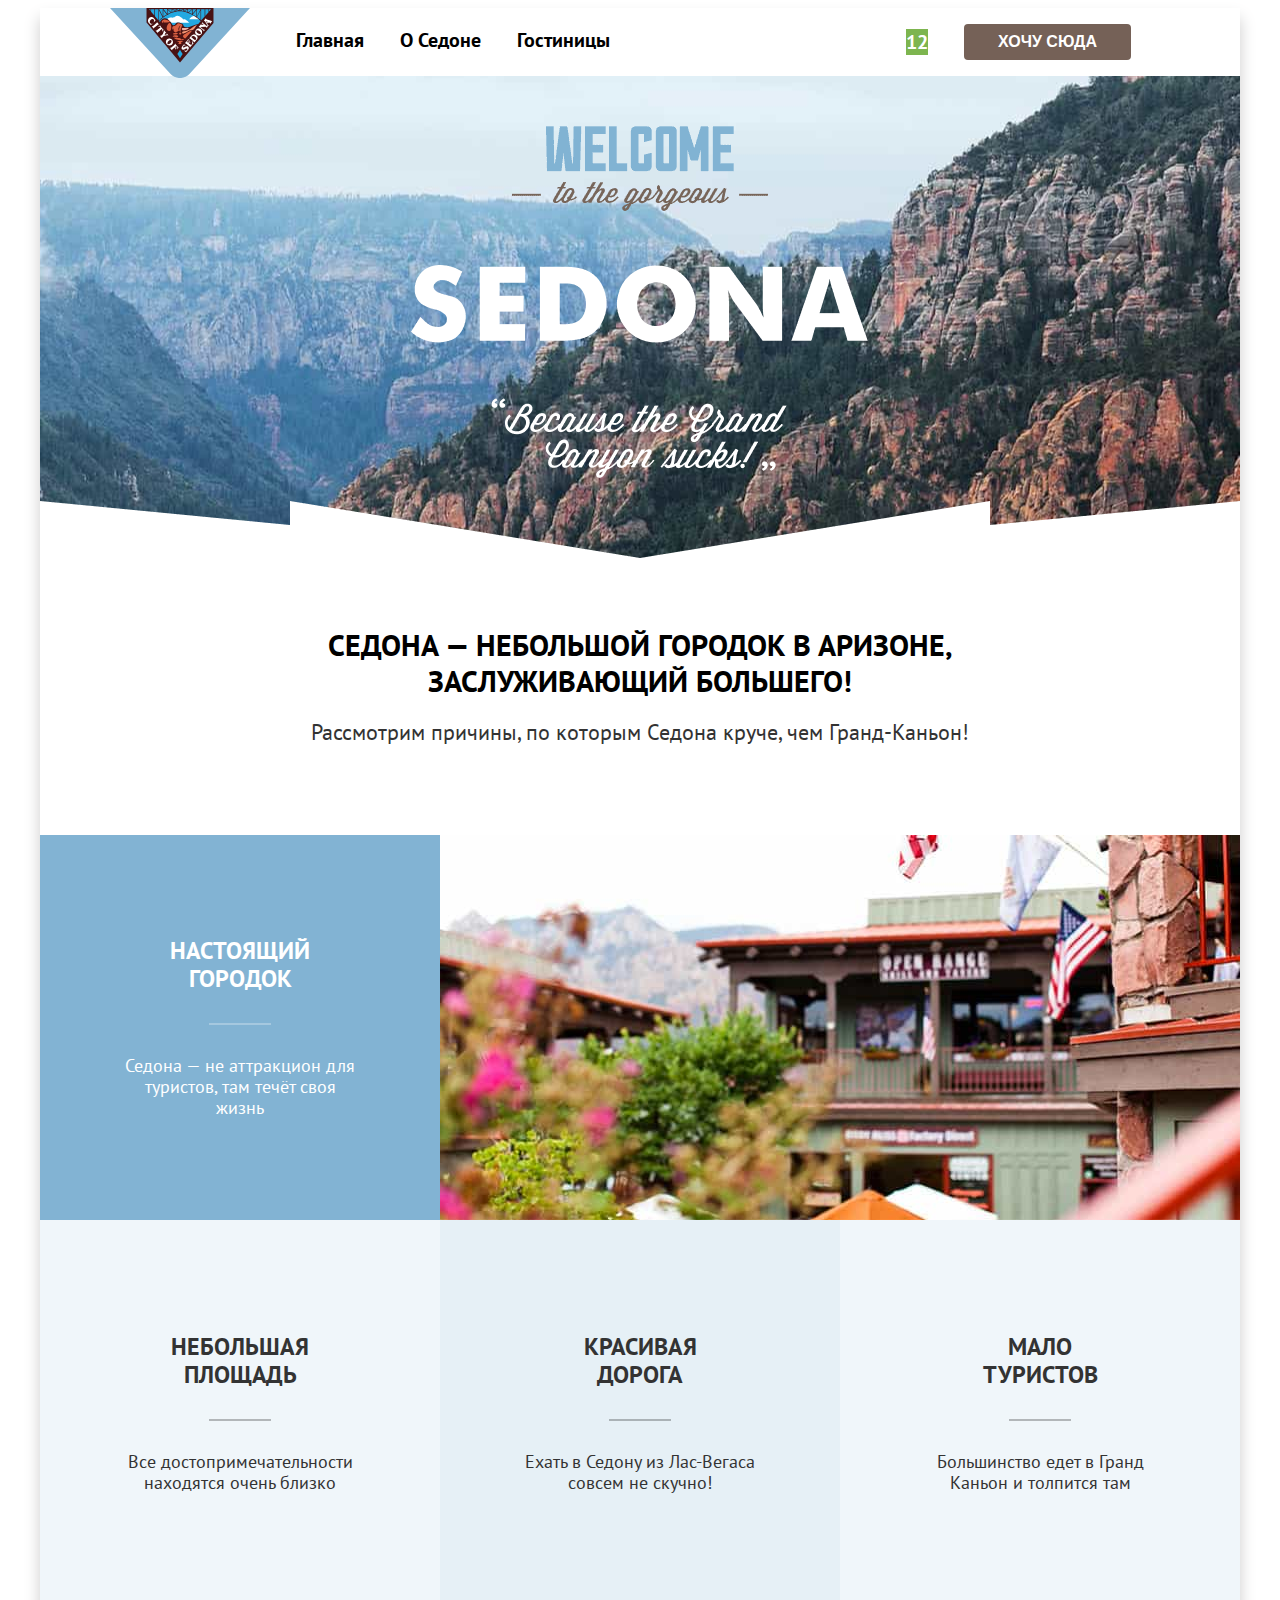
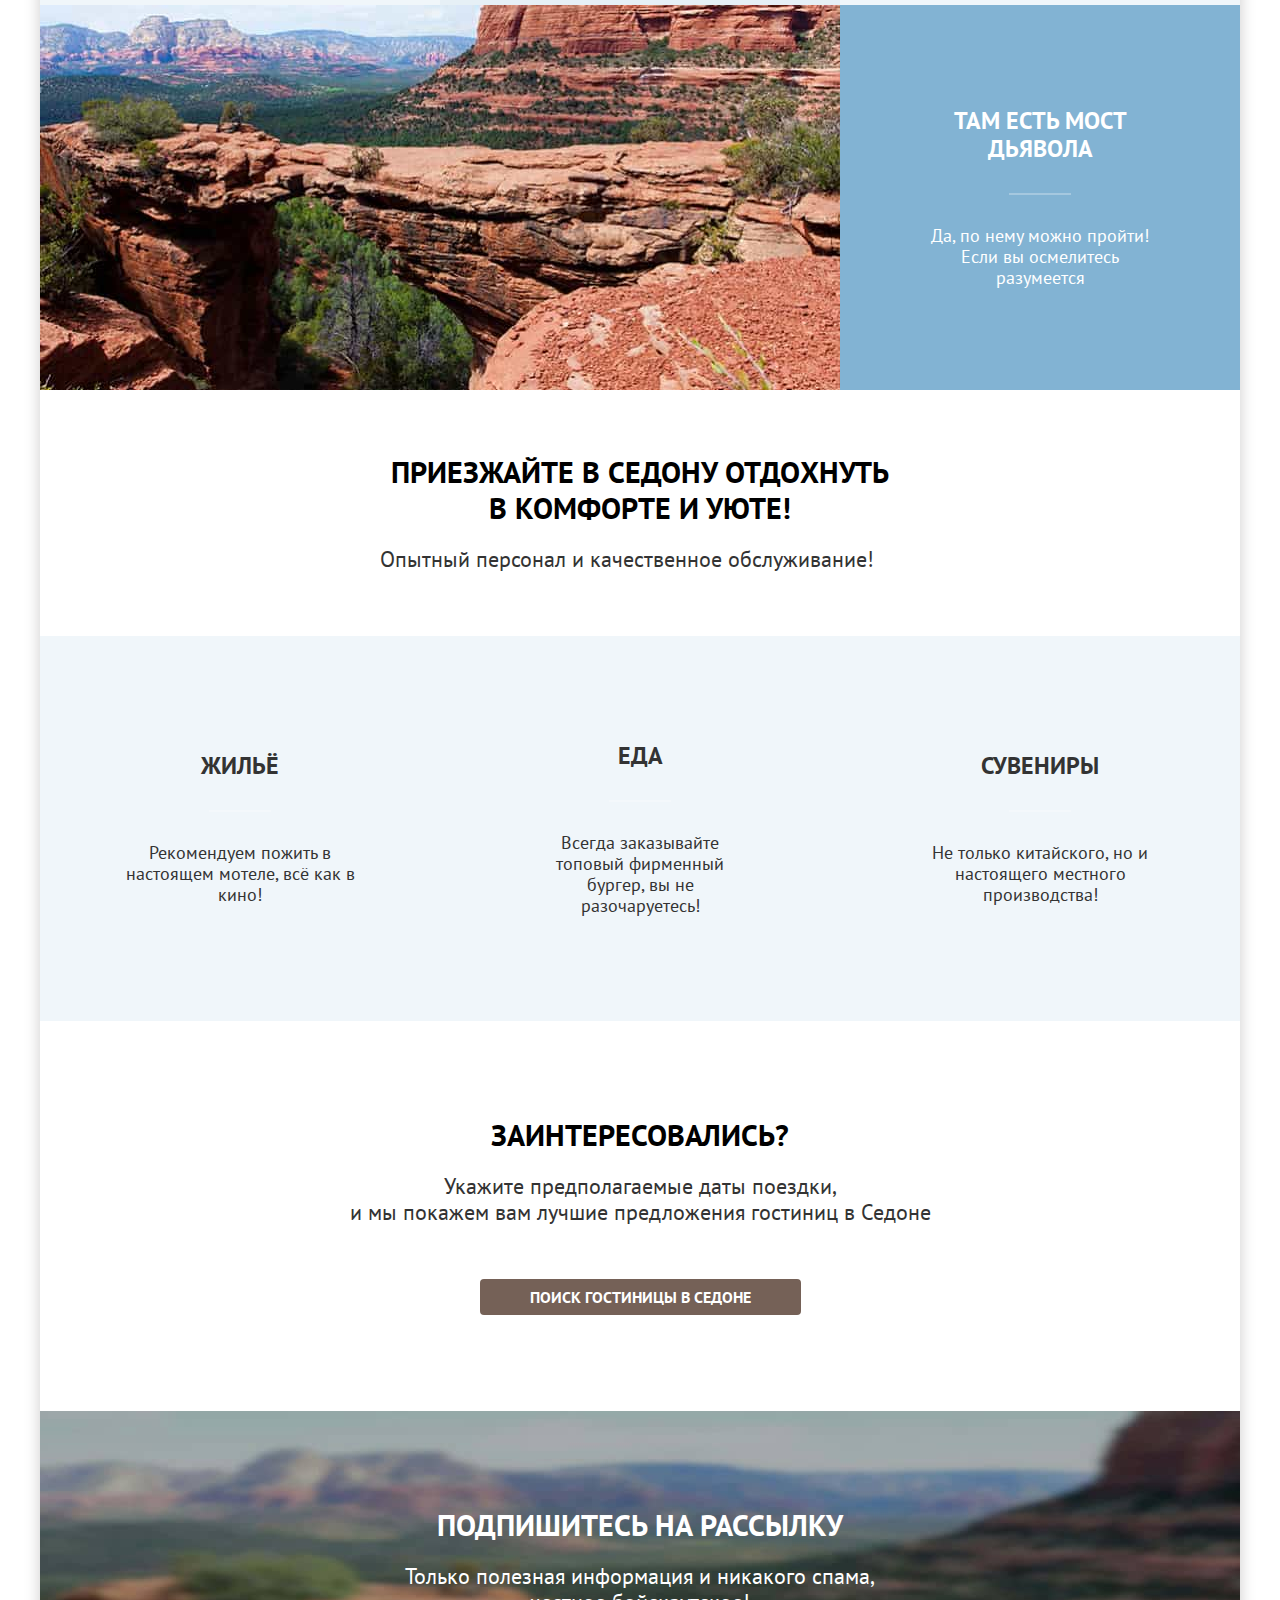
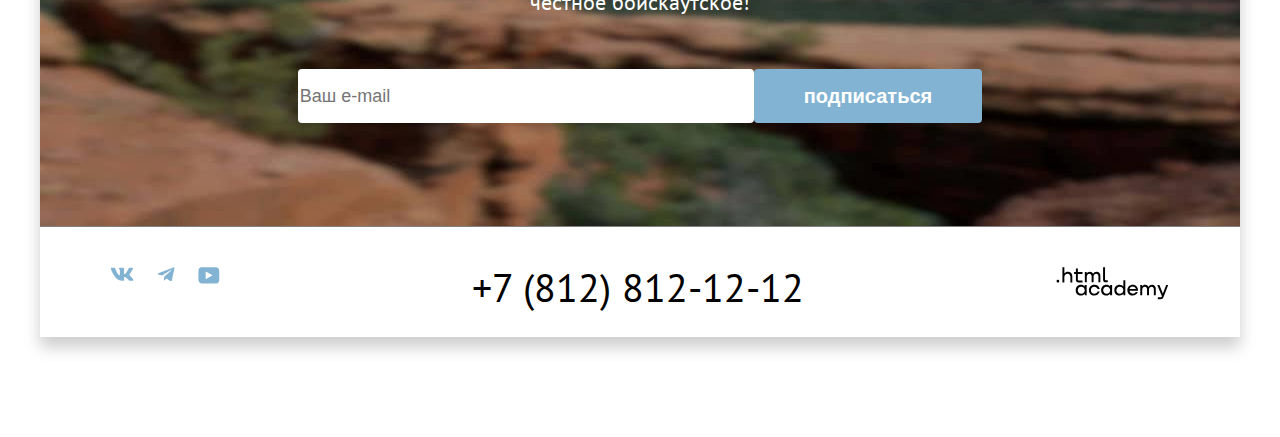
==== index.html @ fb811461 "13/03/2024" ====
<!DOCTYPE html>
<html lang="ru">

<head>
  <meta charset="utf-8">
  <meta name="viewport" content="width=device-width, initial-scale=1.0">
  <title>HTML Academy: Седона</title>
  <link rel="stylesheet" href="styles/styles.css">
  <link rel="stylesheet" href="./css/outline.css">
</head>

<body>
  <div class="website-container">
    <header class="main-header" data-test="header">
      <a class="main-logo" href="#" aria-current="page">
        <img src="images/logo/logotype.svg" width="140" height="70" alt="Логотип сайта Седона">
      </a>
      <nav class="navigation">
        <ul class="nav-list">
          <li class="nav-item">
            <a class="nav-link nav-link-current" href="#" aria-current="page">Главная</a>
          </li>
          <li class="nav-item">
            <a class="nav-link" href="#">О Седоне</a>
          </li>
          <li class="nav-item">
            <a class="nav-link" href="catalog.html">Гостиницы</a>
          </li>
        </ul>

        <div class="nav-wrapp">
          <ul class="nav-user">
            <li class="nav-item">
              <a class="nav-link" href="#">
                <span class="visually-hidden">Поиск</span>
              </a>
            </li>
            <li class="nav-item">
              <a class="navigation-link" href="#">
                <span class="visually-hidden">Отзывы</span>
              </a>
            </li>
            <li class="nav-item">
              <a class="nav-link user-link-favorit" href="#">
                <span class="visually-hidden">Избранное</span>
                <span class="favorit-page">12</span>
              </a>
            </li>
          </ul>
          <button class="button button-color" type="button"> Хочу сюда</button>
        </div>
      </nav>
    </header>

    <main class="main-container main-index" data-test="main">
      <section class="hero" data-test="hero">
        <h1 class="visually-hidden">Городок «Седона»</h1>
        <img class="hero-img" src="images/index/welcome.png" width="458" height="352"
          alt="Изображение каньона с текстом гордая «Седона»">
      </section>
      <section class="advantages" data-test="advantages">
        <div class="adv-wrapp">
          <h2 class="visually-hidden">о седоне</h2>
          <p class="title-lead">Седона — небольшой городок в Аризоне, заслуживающий большего!</p>
          <p class="subtitle">Рассмотрим причины, по которым Седона круче, чем Гранд-Каньон!</p>
        </div>
        <ul class="qulaity-list">
          <li class=" qulaity-list-wide">
            <div class="qulaity-item">

              <h3 class="title-card"><span class="block">Настоящий</span> городок</h3>
              <p class="text">Седона — не аттракцион для туристов, там течёт своя жизнь</p>
            </div>

            <img class="qulaity-img" src="images/index/photo-1.jpg" width="800" height="385"
              alt="Деревья, дом на фоне гор">
          </li>

          <li class="qulaity-item">
            <h3 class="title-card-black"> <span class="block">Небольшая</span> площадь</h3>
            <p class="text"> Все достопримечательности находятся очень близко</p>
          </li>

          <li class="qulaity-item">
            <h3 class="title-card-black"><span class="block">Красивая</span> дорога</h3>
            <p class="text">Ехать в Седону из Лас-Вегаса совсем не скучно!</p>
          </li>

          <li class="qulaity-item">
            <h3 class="title-card-black"><span class="block">Мало</span> туристов</h3>
            <p class="text">Большинство едет в Гранд Каньон и толпится там</p>
          </li>

          <li class=" qulaity-list-wide">
            <img src="images/index/photo-2.jpg" width="800" height="385" alt="Фото моста Дьявола через каньон ">
            <div class="qulaity-item">
              <h3 class="title-card"><span class="block">Там есть мост Дьявола</span></h3>
              <p class="text">Да, по нему можно пройти! Если вы осмелитесь разумеется</p>
            </div>
          </li>
        </ul>
      </section>
      <section class="services">

        <div class="servise-wrapp">
          <h2 class="visually-hidden">Сервис</h2>
          <p class="title-lead">Приезжайте в Седону отдохнуть в комфорте и уюте!</p>
          <p class="subtitle">Опытный персонал и качественное обслуживание!</p>
        </div>

        <ul class="qulaity-list">
          <li class="qulaity-item">
            <h3 class="title-card">Жильё</h3>
            <p class="text">Рекомендуем пожить в настоящем мотеле, всё как в кино!</p>
          </li>
          <li class="qulaity-item">
            <h3 class="title-card">Еда</h3>
            <p class="text">Всегда заказывайте топовый фирменный бургер, вы не разочаруетесь!</p>
          </li>
          <li class="qulaity-item">
            <h3 class="title-card">Сувениры</h3>
            <p class="text">Не только китайского, но и настоящего местного производства!</p>
          </li>
        </ul>
      </section>
      <section class="search" id="search" data-test="search">
        <div class="search-wrapp">
          <h2 class="visually-hidden">Поиск гостиницы</h2>
          <p class="title-lead">Заинтересовались?</p>
          <p class="subtitle"><span class="block">Укажите предполагаемые даты поездки,</span> и мы покажем вам лучшие
            предложения гостиниц в Седоне </p>
          <a class="button button-color button-link" href="catalog.html">Поиск гостиницы в Седоне</a>
        </div>
      </section>
    </main>

    <footer class="main-footer" data-test="footer">
      <div class="subscribe subscribe-main" data-test="subscribe">
        <h2 class="title-lead">Подпишитесь на рассылку</h2>
        <p class="subtitle"><span class="block">Только полезная информация и никакого спама,</span> честное
          бойскаутское!</p>
        <form class="subscribe-form" action="https://echo.htmlacademy.ru/" method="post">
          <label class="visually-hidden" for="subscribe-email">Email</label>
          <input class="field" placeholder="Ваш e-mail" type="email" name="subscribe-email" id="subscribe-email"
            required>
          <button class="subscribe-button" type="submit">подписаться</button>
        </form>
      </div>


      <div class="footer-wrapp">
        <ul class="footer-social">
          <li class="social-item">
            <a href="https://vk.com/htmlacademy" class="social-vk-link">
              <span class="visually-hidden">vkontakte</span>
            </a>
          </li>


          <li class="social-item">
            <a href="https://t.me/htmlacademy " class="social-tg-link">
              <span class="visually-hidden">telegram</span>
            </a>
          </li>
          <li class="social-item">
            <a href="https://www.youtube.com/user/htmlacademyru" class="social-yout-link">
              <span class="visually-hidden">youtube</span>
            </a>
          </li>
        </ul>

        <a class="phone-text" href="tel:+78128121212">+7 (812) 812-12-12</a>
        <a class="htmlacademy-link" href="https://htmlacademy.ru/"></a>
      </div>
    </footer>
  </div>
</body>
</html>
---- styles/styles.css ----
/* +++++++++++++++++++++++++++++++++++++++++++++++++++++++++++++++++ ОБЩИЙ ШРИФТ ++++++++++++++++++++++++++++++++++++++++++++++++++++++++ */
@font-face {
  font-family: "PT Sans";
  font-style: normal;
  font-weight: 400;
  src: url("../fonts/ptsans-400.woff2") format("woff2");
  font-display: swap;
}

@font-face {
  font-family: "PT Sans";
  font-style: normal;
  font-weight: 700;
  src: url("../fonts/ptsans-700.woff2") format("woff2");
  font-display: swap;
}

/* ++++++++++++++++  СБРОС +++++++++++++++++++ */
.nav-list,
.nav-user,
.qulaity-list,
.footer-social,
.breadcrumbs,
.filter-list,
.card-view-buttons,
.hotels-list,
.pagination {
  margin: 0;
  padding: 0;
  list-style: none;
}
/* ================= */
.main-title,
.title-lead,
.subtitle,
.text,
.phone-text {
  margin: 0;
}

 /* %%%%%%%%%%%%%%%%%%%%%%%%%%%%%%%%%%%%%%%%%%%% ЛИПУЧКА ДЛЯ КОНТЕНТА ВСЕГО %%%%%%%%%%%%%%%%%%%%%%%%%%%%%%%%%%%%%%%%%%%%%%%%%% */
.html {
  height: 100%;
} 
 
.body {
  margin: 0;
  padding: 0;
  display: flex;
  flex-direction: column;
  min-height: 100%;
  background-color: #F2F2F2;
} 

.website-container {
  margin: 0 auto;
  width: 1200px;
  height: 100%;
  font-family: "PT Sans", sans-serif;
  font-size: 18px;
  line-height: 21px;
  color: #333333;
  background-color: #ffffff;
  box-shadow: 0 10px 15px #cdcccc;
  flex-wrap: nowrap;
  }

/* +++++++++++++++++++++++++++++++++++++++++++++++++++++++++++   ШРИФТЫ  ++++++++++++++++++++++++++++++++++++++++++++++++++++++++++++ */

.main-title {
  font-size: 60px;
  line-height: 78px;
  font-weight: 700;
  text-align: center;
  
}
/* ============================== */
.title-lead {
  margin-bottom: 20px;
  font-size: 30px;
  line-height: 36px;
  font-weight: 700;
  text-transform: uppercase;
  text-align: center;
  color: #000000;
}

.subtitle {
  font-size: 22px;
  line-height: 26px;
}

.title-card,
.title-card-black {
  margin: 0;
  margin-bottom: 30px;
  font-size: 24px;
  line-height: 28px;
  font-weight: 700;
  text-transform: uppercase;
}
/* ========================================== */
.phone-text {
  font-family: "PT Sans";
  font-weight: 400;
  font-size: 40px;
  line-height: 40px;
  text-transform: uppercase;
  color: #000000;
  text-decoration: none;
}

.block {
  display: block;
}

.select-control {
  font-family: inherit;
}
/* +++++++++++++++++++++++++++++++++++++++++++++++++++++++++  ОБЩАКОВСКИЕ СТИЛИ +++++++++++++++++++++++++++++++++++++++++++++++++ */
.visually-hidden {
  position: absolute;
  width: 1px;
  height: 1px;
  margin: -1px;
  border: 0;
  padding: 0;
  white-space: nowrap;
  clip-path: inset(100%);
  clip: rect(0 0 0 0);
  overflow: hidden;
}

/* --------------------------------------- КНОПЧУХИ--------------------------------- изучи */
.button {
  padding: 8px 34px;
  font-size: 20px;
  line-height: 36px;
  font-weight: 700;
  text-transform: uppercase;
  color: #FFFFFF;
  background-color: #82B3D3;
  border-radius: 4px;
  border: none;
}

.button-apply {
  padding: 8px 50px;
  font-size: 16px;
  line-height: 20px;
  font-family: "PT Sans";
  font-weight: 700;
  font-family: inherit;
  color: #FFFFFF;
  background-color: #82B3D3;
  text-transform: uppercase;
  text-decoration: none;
  border-radius: 4px;
  border: none;
}

.button-reset {
  font-size: 16px;
  line-height: 20px;
  font-family: "PT Sans";
  font-weight: 700;
  /* font-family: inherit; */
  color: #FFFFFF;
  padding: 8px 50px;
  text-transform: uppercase;
  text-decoration: none;
  background-color: rgba(0, 0, 0, 0.0)
}


.button-color {
  font-size: 16px;
  line-height: 20px;
  font-weight: 700;
  background-color: #756157;
  text-decoration: none;
  border-radius: 4px;
}

.subscribe-button {
  font-size: 20px;
  line-height: 36px;
  font-weight: 700;
  border-radius: 4px;
  padding: 8px 50px;
  color: #FFFFFF;
  background-color: #82B3D3;
  border: none;
}

.field {
  font-size: 18px;
  line-height: 24px;
  font-weight: 400;
  width: 452px;
  height: 52px;
  background-color: #FFFFFF;
  border-radius: 4px;
  border: none;
 
}


.button-light {
  background-color: transparent;
}
 
.hotel-list .button {
  font-size: 16px;
  line-height: 20px;
}

.hotel-more-button {
  color: #FFFFFF;
  font-family: PT Sans;
  font-size: 16px;
  font-weight: 700;
  line-height: 20px;
  border-radius: 4px;
  padding: 8px 25px;
  text-align: center;
  font-style: normal;
  text-decoration: none;
  background-color: #756157;
}

.hotel-favorites-button-celected {
color: #FFFFFF;
font-family: PT Sans;
font-size: 16px;
font-weight: 700;
line-height: 20px;
border-radius: 4px;
padding: 8px 25px;
text-align: center;
font-style: normal;
text-decoration: none;
  background-color: #7DB54F;
}

.hotel-favorites-button-default {
  color: #FFFFFF;
  font-family: PT Sans;
  font-size: 16px;
  font-weight: 700;
  line-height: 20px;
  border-radius: 4px;
  padding: 8px 25px;
  text-align: center;
  font-style: normal;
  text-decoration: none;
  background-color: #82B3D3;
}

/* ++++++++++++++++++++++++++++++++++++++++++++++++++++++ ЗАГОЛОВОК header +++++++++++++++++++++++++++++++++++++++++++++++++++++++++++ */
.main-header {
  display: flex;
  padding: 0 70px;
}

.main-logo {
  position: relative;
  display: block;
  margin-right: 30px;
  margin-bottom: -6px;
}

.main-logo-img {
  display: block;
}

.main-container {
  flex-grow: 1;
}


.nav-list {
  display: flex;
  flex-wrap: wrap;
  gap: 10px 4px;
  min-width: 550px;
}

.nav-user {
  display: flex;
  flex-wrap: wrap;
  gap: 4px;
  min-width: 88px;
  /* проверь !!!!!!!!!!!!!!!!!!!! */
  /* margin-right: 20px; */
  align-items: center;
  margin-left: auto;
}

.nav-wrapp {
  display: flex;
  align-items: center;
  gap: 20px;
  
}

.nav-link {
  display: block;
  padding: 20px 16px;
  min-width: 20px;
  min-height: 20px;
  font-size: 20px;
  line-height: 24px;
  font-weight: 700;
  color: #000000;
  text-decoration: none;
}

.nav-link:hover,
.phone-text:hover,
.hotel-list:hover {
  color:#756157;
}
/* ====================================================================СМОТРИ */
.navigation {
  flex-wrap: nowrap;
  display: flex;
  width: 1200px;
  margin: 0 auto;
}
/* ====================================================================СМОТРИ */
.favorit-page {
  color: #ffffff;
  background-color: #7DB54F;
}

/* ++++++++++++++++++++++++++++++++++++++++++++ HERO ++++++++++++++++++++++++++++++++++++++++++++++++++ */


.hero {
  
  padding: 50px 70px 80px;
  color: #ffffff;
  background-color: #467AA9;
  background-image: url("../images/fon/index02_bg.png"), url("../images/fon/index01-bg.jpg");
  background-size: 100% auto, cover;
  background-repeat: no-repeat;
  background-position: bottom, center;
  text-align: center;
} 

.hero-img {
  display: block;
  margin: 0 auto;
}

/* +++++++++++++++++++++++++++++++++++++ ADVANTAGES +++++++++++++++++++++++++++++++++++++++++++++++++++++ */

.advantages,
.service {
  text-align: center;
}

.adv-wrapp {
  padding: 69px 260px;
  margin-bottom: 21px;
}

.qulaity-list {
  display: flex;
  flex-wrap: wrap;
  text-align: center
}

.qulaity-list-wide .qulaity-item {
  color: #ffffff;
background-color: #82B3D3;
}

.qulaity-item {
  box-sizing: border-box;
  padding: 102px 85px;
  display: flex;
  flex-direction: column;
  flex-grow: 1;
  justify-content: center;
  align-items: center;
  width: 400px;
  min-height: 385px;
  background-color: rgba(130, 179, 212, 12%);
}

.qulaity-item::after {  
  position: absolute;
}
/* ++++++++++++++++++++++++++++  иЗМЕНИТЬ ЦВЕТ ++++++++++++++ */
.title-card::after {
  content: "";
  width: 62px;
  height: 2px;
  background-color: #ffffff49;
  margin-top: 30px;
  margin-left: auto;
  margin-right: auto;
  display: block;
}

.title-card-black::after {
  content: "";
  width: 62px;
  height: 2px;
  background-color: #00000042;
  margin-top: 30px;
  margin-left: auto;
  margin-right: auto;
  display: block;
}

/* +++++++++++++++++++++++++++++ ПОЧИСТИ +++++++++++++++++++++++++ */
 /* .advantages .qulaity-list-wide > .qulaity-item::after,
.advantages .qulaity-item::after {
  content: "";
  width: 60px;       
  height: 2px;
  background-color: rgb(224, 26, 26);
}  */
/* 
 .qulaity-item::after {
  background-color: rgba(175, 9, 9, 0.986);
} */

.qulaity-img {
  display: block;
}
/* ++++++++++++++++++++++++++++++++++++++ ПРОВЕРЬ УДАЛИ ++++++++++++++++ */
 /* .qulaity-list-wide .title-card {
 color: #ffffff; 
} */

.qulaity-list-wide {
  width: 1200px;
  display: flex;
}

.advantages li.qulaity-item:nth-of-type(odd) {
  background-color:rgba(130, 179, 212, 20%);
}

/* +++++++++++++++++++++++++++++++++++++++++++++++++++++++ SERVISE  ДОМ ЕДА ПОДАРОК ++++++++++++++++++++++++++++++++++++++++++++++++++ */
.servise-wrapp {
  padding: 64px 340px;
}

.service li.qulaity-item:nth-of-type(even) {
  background-color:#ffffff;
}

.qulaity-item-icon {
  background-repeat: no-repeat;
  background-position: center 81px;
}

/* ++++++++++++++++++++++++++++++++ SEARCH +++++++++++++++++++++++++++++++++++++++++++++ */
.search {
  text-align: center;
}

.search-wrapp {
  padding: 96px 300px;
}

.search .subtitle {
  margin-bottom: 54px;
}

 .search .button,
.subscribe-form .button {
  padding-left: 50px;
  padding-right: 50px;
} 

.search .button {
  display: inline-block;
}

/* ++++++++++++++++++++++++++++++++++++++++ SUBSCRIDE - ПОДПИСЫВАТЬСЯ ++++++++++++++++++++++++++++++++++ */

.subscribe {
  padding: 96px 250px 104px;
  text-align: center;
}

.subscribe-main {
  color: #ffffff;
  background-color: #808080;
 /* ===+++++++  ПРОВЕРить ФОНЫ  ++++++ +++++====================================================++++++++++++++++++ */
  background-image: url("../images/fon/index03_bg.jfif");
  background-size: 100%;
  background-repeat: no-repeat;
}

.subscribe-main .title-lead {
  color: #ffffff;
}

.subscribe .subtitle {
  margin-bottom: 54px;
}

.subscribe-form {
  position: relative;
  display: flex;
  flex-wrap: wrap;
  justify-content: center;
  gap: 10px 0;
  border-radius: 4px;
  overflow: hidden;
}

.input-mail {
  box-sizing: border-box;
  min-width: 452px;
  display: inline;
  padding: 14px 20px;
  font-size: 18px;
  line-height: 24px;
  border: none;
}

.subscribe-form .button {
  flex-grow: 1;
  font-size: 20px;
  line-height: 36px;
  border-radius: 0;
}
/* +++++++++++++++++++++++++++++++++++++++++++++++++ FOOTER НИЖНИЙ КОЛОНТИТУЛ+++++++++++++++++++++++++++++++++++++++++++++++++++++++++++++++++++++ */
.main-footer {
  margin-bottom: 100px; 
}

.footer-wrapp {
  display: flex;
  justify-content: space-between;
  padding: 40px 70px 30px;
  
}

.htmlacademy-link {
  display: inline-block;
  width: 115px;
  height: 33px;
}

 .htmlacademy-link::before {
  content: "";
  display: block;
  min-width: 115px;
  min-height: 33px;
  background-color: #000000;
  mask-image: url(../images/logo/html_academy.svg);
  mask-size: 115px 33px;
  mask-repeat: no-repeat;
  mask-position: center;
 }
/* ++++++++++++++++++++++++++++++++++++++++++++++++++++++++++++++++++++++++++++++++??????????? */

.footer-social {
  display: flex;
  flex-wrap: wrap;
  gap: 20px;
  max-width: 150px;
    
}

.social-link {
  display: block;
  padding: 12px 12px;
  min-width: 24px;
  min-height: 14px;
}

.social-vk-link::before {
 content: "";
 display: block;
 min-width: 24px;
 min-height: 14px;
 background-color: #83B3D3;
 mask-image: url(../images/icon/vkontakte.svg);
 mask-size: 24px 14px;
 mask-repeat: no-repeat;
 mask-position: center;
}

.social-vk-link:hover::before {
  background-color: #070f80;
}

.social-tg-link::before {
  content: "";
  display: block;
  min-width: 24px;
  min-height: 14px;
  background-color: #83B3D3;
  mask-image: url(../images/icon/telegram.svg);
  mask-size: 18px 15px;
  mask-repeat: no-repeat;
  mask-position: center;
 }

 .social-tg-link:hover::before {
  background-color: #070f80;
}

 .social-yout-link::before {
  content: "";
  display: block;
  min-width: 22px;
  min-height: 17px;
  background-color: #83B3D3;
  mask-image: url(../images/icon/youtube.svg);
  mask-size: 22px 17px;
  mask-repeat: no-repeat;
  mask-position: center;
 }

.social-yout-link:hover::before {
  background-color: #070f80;
}
/* ++++++++++++++++++++++++++++++++++++++++++++++++++++++++++++++++++++++++++++ CATALOG ++++++++++++++++++++++++++++++++++ */
.filters {
  padding: 35px 70px 70px;
/* +++++++++++++++++++++++++++++++++++++++++++++++++++++++++++++++++++++++++++++++++++++++++++++++++ */
  color: #ffffff;
  background-color: #808080;
  background-image: url(../images/fon/catalog01-bg.jpg);
  background-size: 100% 100%;
  background-repeat: no-repeat;
}

.filters .main-title {
  margin-bottom: 8px;
}

.breadcrumbs {
  display: flex;
  gap: 10px;
  margin-bottom: 40px;
}

.breadcrumbs-link {
  font-size: 16px;
  line-height: 21px;
  color: #ffffff;
  text-decoration: none;
}
/* ========================================ФИЛЬТР===================== */
.catalog-filter {
  display: flex;
  justify-content: space-between;
}

.filter-title {
  margin-bottom: 32px;
  
  font-size: 20px;
  line-height: 26px;
  font-weight: 700;
}

.filter-group {
  border: none;
  padding: 0;
}

.filter-list {
  display: flex;
  flex-direction: column;
  gap: 16px;
}

.filter-wrapp {
  display: flex;
  flex-direction: column;
  gap: 32px;
  justify-content: end;
}

.wrap-sort {
  display: flex;
  padding: 50px 0 40px;
}

.wrap-sort .title-lead {
  margin-right: 200px;
  margin-bottom: 0;
  flex-grow: 1;
}

.select-control {
  margin-right: 70px;
}

.card-view-buttons {
  display: flex;
  flex-wrap: wrap;
  gap: 8px;
}

.card-button {
  padding: 17px 16px;
  min-width: 16px;
  min-height: 14px;

}
/* +++++++++++++++++++++++++++++ */
.catalog {
  padding: 0 70px;
}

 .hotels-list {
  display: grid;
  grid-template-columns: repeat(3, 1fr);
  gap: 20px;
}

.hotel-link {
  font-size: 24px;
  line-height: 28px;
  font-weight: 700;
  color: #181717;
  text-decoration: none;
}

.rating-text {
  font-size: 16px;
  line-height: 20px;
  text-transform: uppercase;
}

.star {
  height: 17px;
  width: 85px; 
  }
  
  .star::before {
    content: '';
    display: block;
    height: 17px;
    background-image: url(../images/icon/star.svg);
    background-repeat: space no-repeat;
    background-size: contain;
    
  }
  
  .star-4::before {
    width: 85px; 
  }

  .star-3::before {
    width: 65px; 
  }

  .star-2::before {
    width: 45px; 
  }


.pagination {
  display: flex;
  gap: 8px;
  padding: 40px 0 60px;
}

.pag-link {
   box-sizing: border-box;
   min-width: 60px;
   min-height: 60px;

   padding: 11px 11px;

  display: flex;
  justify-content: center;
  align-items: center;
  text-decoration: none;
}

.pag-disabled {
  color: #000000;
  background-color: #F2F2F2;
}

/* ;;;;;;;;$$$$$$$$$$$$$$$$$$$$$$$$$$$$$$$$$$$$$$$$$$$$$$$$$$$$$$$$$$$$$$$$$$$$$$$$$$$$$$$$$$$$$$$$$$$$$$$ */

.catalog-filter-group {
  border: none;
}

.catalog-filter-title {
  font-family: "PT Sans";
  font-size: 20px;
  line-height: 24px;
  font-weight: 700;
  text-decoration: none;
}

.catalog-filter-list {
  list-style: none;
}

.result-filter {
  font-size: 30px;
  line-height: 36px;
  font-weight: 700;
  text-transform: uppercase;
}

.select-control {
  font-family: inherit;
  font-size: 18px;
  line-height: 21px;
  color: #333333;
}
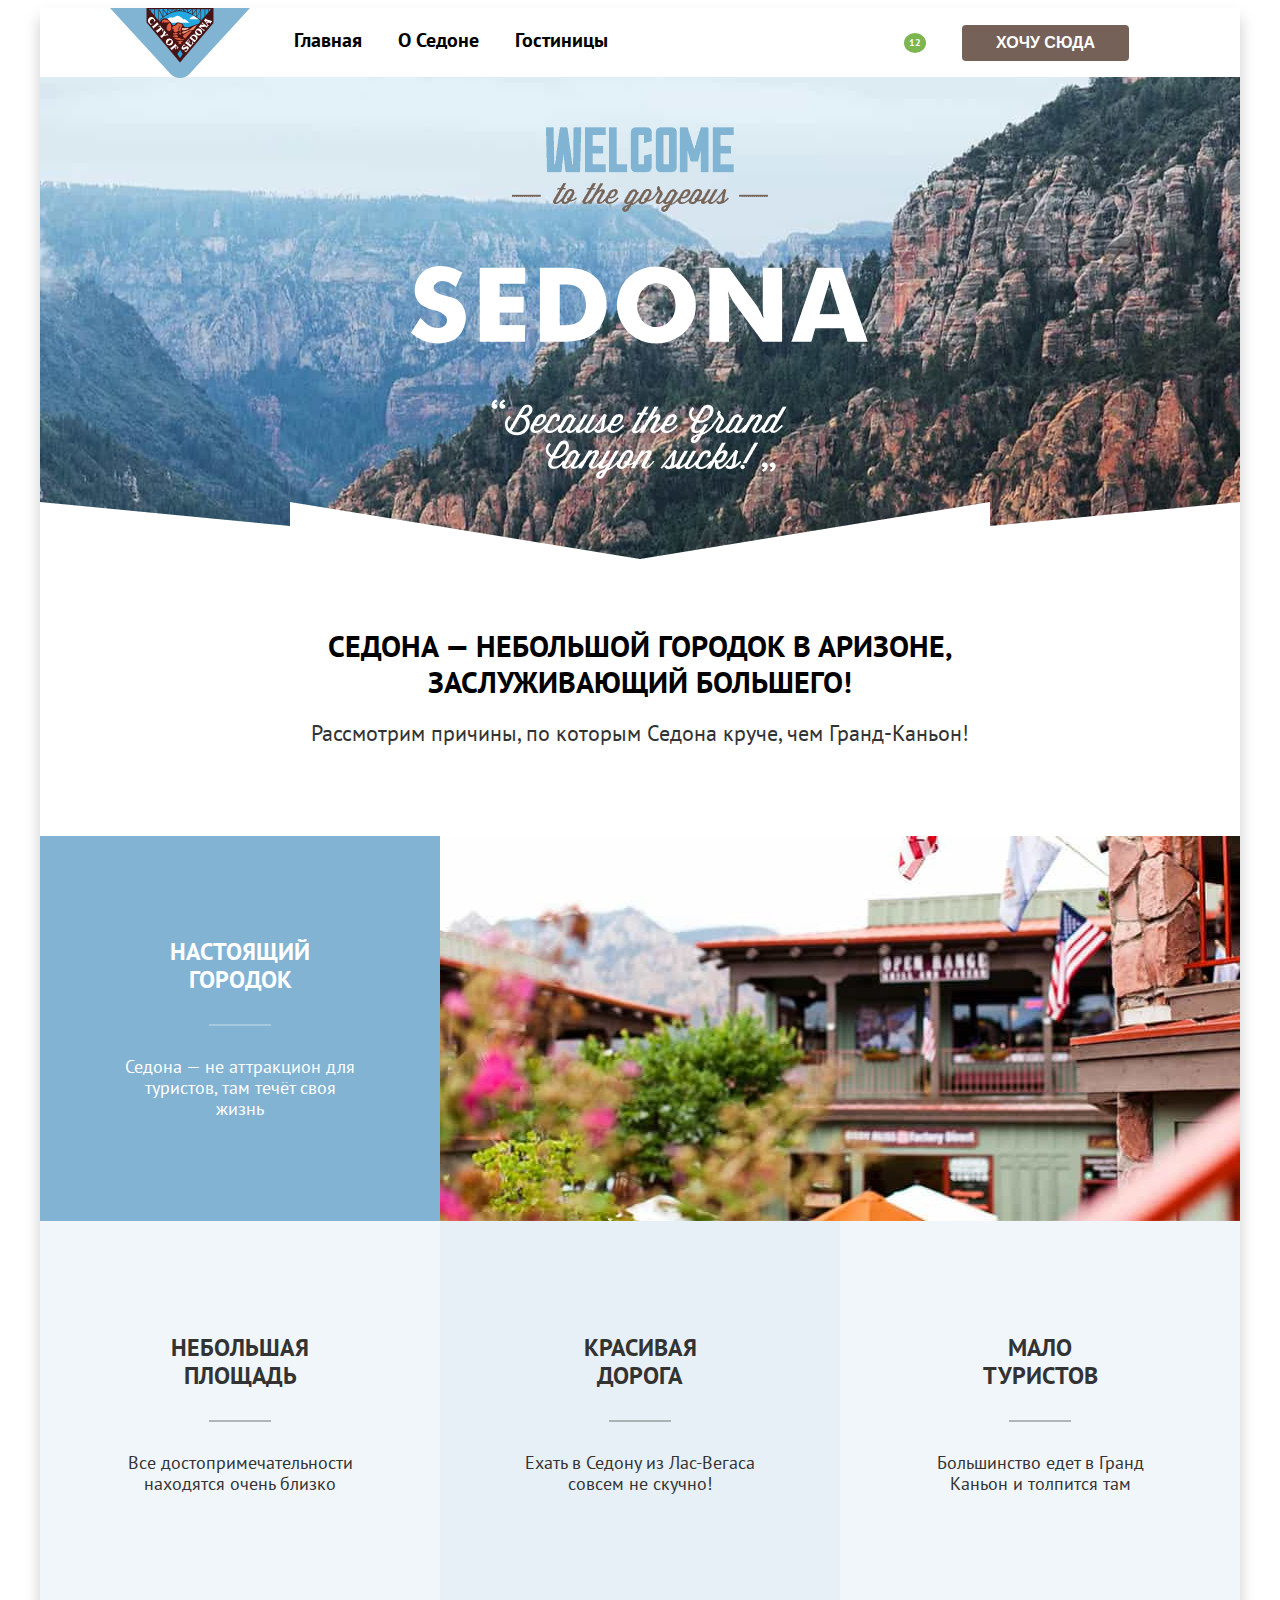
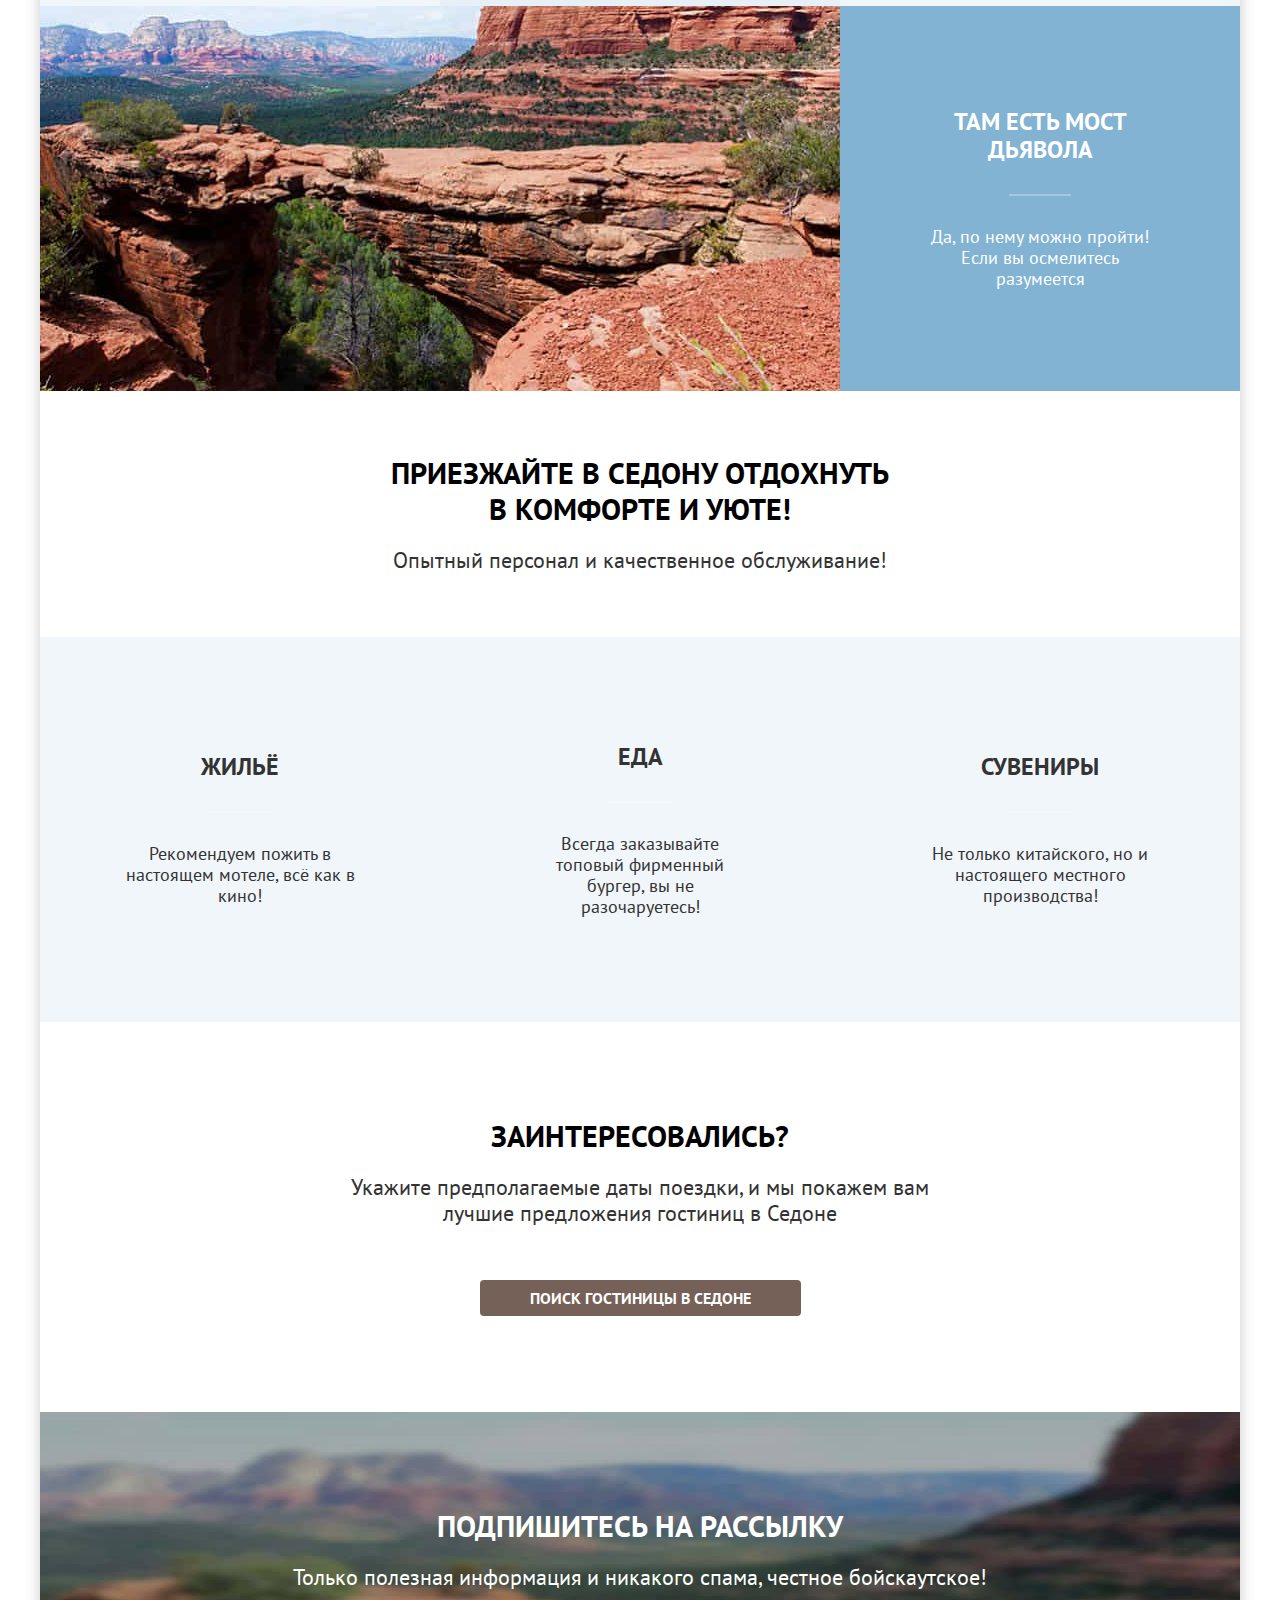
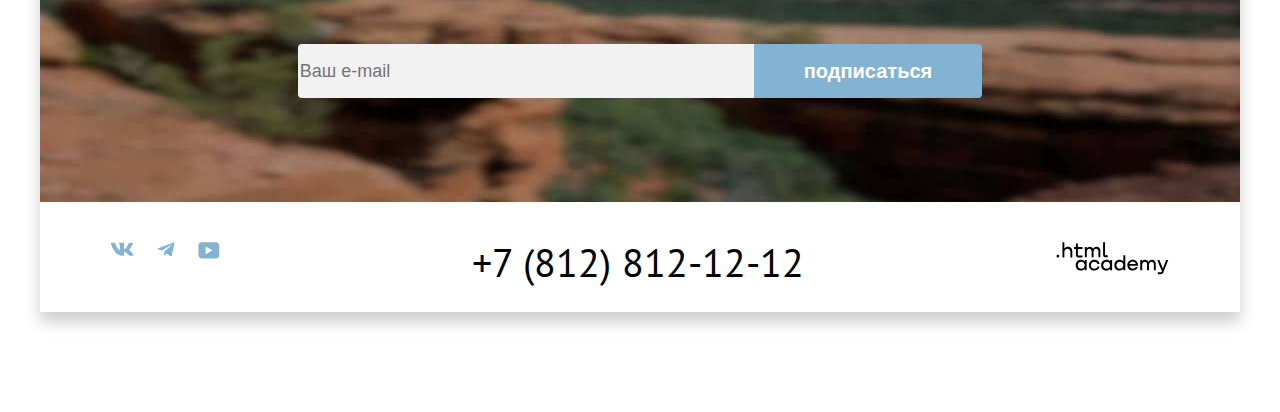
==== commit 3b26cb18: "17/03/2024" ====
--- a/index.html
+++ b/index.html
@@ -13,6 +13,7 @@
   <div class="website-container">
     <header class="main-header" data-test="header">
       <a class="main-logo" href="#" aria-current="page">
+        <!-- <img src="images/logo/logotype.svg" width="140" height="70" alt="Логотип сайта Седона"> -->
         <img src="images/logo/logotype.svg" width="140" height="70" alt="Логотип сайта Седона">
       </a>
       <nav class="navigation">
@@ -68,7 +69,7 @@
           <li class=" qulaity-list-wide">
             <div class="qulaity-item">
 
-              <h3 class="title-card"><span class="block">Настоящий</span> городок</h3>
+              <h3 class="title-card">Настоящий городок</h3>
               <p class="text">Седона — не аттракцион для туристов, там течёт своя жизнь</p>
             </div>
 
@@ -77,24 +78,24 @@
           </li>
 
           <li class="qulaity-item">
-            <h3 class="title-card-black"> <span class="block">Небольшая</span> площадь</h3>
+            <h3 class="title-card-black">Небольшая площадь</h3>
             <p class="text"> Все достопримечательности находятся очень близко</p>
           </li>
 
           <li class="qulaity-item">
-            <h3 class="title-card-black"><span class="block">Красивая</span> дорога</h3>
+            <h3 class="title-card-black">Красивая дорога</h3>
             <p class="text">Ехать в Седону из Лас-Вегаса совсем не скучно!</p>
           </li>
 
           <li class="qulaity-item">
-            <h3 class="title-card-black"><span class="block">Мало</span> туристов</h3>
+            <h3 class="title-card-black">Мало туристов</h3>
             <p class="text">Большинство едет в Гранд Каньон и толпится там</p>
           </li>
 
           <li class=" qulaity-list-wide">
             <img src="images/index/photo-2.jpg" width="800" height="385" alt="Фото моста Дьявола через каньон ">
             <div class="qulaity-item">
-              <h3 class="title-card"><span class="block">Там есть мост Дьявола</span></h3>
+              <h3 class="title-card">Там есть мост Дьявола</h3>
               <p class="text">Да, по нему можно пройти! Если вы осмелитесь разумеется</p>
             </div>
           </li>
@@ -127,7 +128,7 @@
         <div class="search-wrapp">
           <h2 class="visually-hidden">Поиск гостиницы</h2>
           <p class="title-lead">Заинтересовались?</p>
-          <p class="subtitle"><span class="block">Укажите предполагаемые даты поездки,</span> и мы покажем вам лучшие
+          <p class="subtitle">Укажите предполагаемые даты поездки, и мы покажем вам лучшие
             предложения гостиниц в Седоне </p>
           <a class="button button-color button-link" href="catalog.html">Поиск гостиницы в Седоне</a>
         </div>
@@ -137,7 +138,7 @@
     <footer class="main-footer" data-test="footer">
       <div class="subscribe subscribe-main" data-test="subscribe">
         <h2 class="title-lead">Подпишитесь на рассылку</h2>
-        <p class="subtitle"><span class="block">Только полезная информация и никакого спама,</span> честное
+        <p class="subtitle">Только полезная информация и никакого спама, честное
           бойскаутское!</p>
         <form class="subscribe-form" action="https://echo.htmlacademy.ru/" method="post">
           <label class="visually-hidden" for="subscribe-email">Email</label>
--- a/styles/styles.css
+++ b/styles/styles.css
@@ -1,4 +1,3 @@
-               /* +++++++++++++++++++++++++++++++++++++++++++++++++++++++++++++++++ ОБЩИЙ ШРИФТ ++++++++++++++++++++++++++++++++++++++++++++++++++++++++ */
 @font-face {
   font-family: "PT Sans";
   font-style: normal;
@@ -15,42 +14,38 @@
   font-display: swap;
 }
 
-/* ++++++++++++++++  СБРОС +++++++++++++++++++ */
 .nav-list,
 .nav-user,
 .qulaity-list,
 .footer-social,
 .breadcrumbs,
 .filter-list,
-.card-view-buttons,
-.hotels-list,
+/* .card-view-buttons, */
+
 .pagination {
   margin: 0;
   padding: 0;
   list-style: none;
 }
-/* ================= */
-.main-title,
-.title-lead,
-.subtitle,
+
 .text,
 .phone-text {
   margin: 0;
 }
 
- /* %%%%%%%%%%%%%%%%%%%%%%%%%%%%%%%%%%%%%%%%%%%% ЛИПУЧКА ДЛЯ КОНТЕНТА ВСЕГО %%%%%%%%%%%%%%%%%%%%%%%%%%%%%%%%%%%%%%%%%%%%%%%%%% */
 .html {
   height: 100%;
-} 
- 
+}
+
 .body {
-  margin: 0;
-  padding: 0;
-  display: flex;
-  flex-direction: column;
+  min-width: 1200px;
   min-height: 100%;
   background-color: #F2F2F2;
-} 
+  line-height: 1.2em;
+  display: flex;
+  flex-direction: column;
+
+}
 
 .website-container {
   margin: 0 auto;
@@ -58,24 +53,21 @@
   height: 100%;
   font-family: "PT Sans", sans-serif;
   font-size: 18px;
-  line-height: 21px;
   color: #333333;
   background-color: #ffffff;
   box-shadow: 0 10px 15px #cdcccc;
   flex-wrap: nowrap;
-  }
-
-/* +++++++++++++++++++++++++++++++++++++++++++++++++++++++++++   ШРИФТЫ  ++++++++++++++++++++++++++++++++++++++++++++++++++++++++++++ */
+}
 
 .main-title {
+  margin: 0;
   font-size: 60px;
   line-height: 78px;
   font-weight: 700;
-  text-align: center;
-  
-}
-/* ============================== */
+}
+
 .title-lead {
+  margin: 0;
   margin-bottom: 20px;
   font-size: 30px;
   line-height: 36px;
@@ -86,20 +78,26 @@
 }
 
 .subtitle {
+  margin: 0;
   font-size: 22px;
   line-height: 26px;
+  text-align: center;
 }
 
 .title-card,
 .title-card-black {
   margin: 0;
   margin-bottom: 30px;
+  width: 175px;
   font-size: 24px;
   line-height: 28px;
   font-weight: 700;
   text-transform: uppercase;
-}
-/* ========================================== */
+  text-align: center;
+  display: block;
+}
+
+
 .phone-text {
   font-family: "PT Sans";
   font-weight: 400;
@@ -110,28 +108,24 @@
   text-decoration: none;
 }
 
-.block {
-  display: block;
-}
-
-.select-control {
-  font-family: inherit;
-}
-/* +++++++++++++++++++++++++++++++++++++++++++++++++++++++++  ОБЩАКОВСКИЕ СТИЛИ +++++++++++++++++++++++++++++++++++++++++++++++++ */
+.text {
+  display: block;
+  font-size: 18px;
+  line-height: 21px;
+  font-weight: 400;
+}
+
 .visually-hidden {
   position: absolute;
   width: 1px;
   height: 1px;
   margin: -1px;
-  border: 0;
-  padding: 0;
   white-space: nowrap;
   clip-path: inset(100%);
   clip: rect(0 0 0 0);
   overflow: hidden;
 }
 
-/* --------------------------------------- КНОПЧУХИ--------------------------------- изучи */
 .button {
   padding: 8px 34px;
   font-size: 20px;
@@ -164,14 +158,12 @@
   line-height: 20px;
   font-family: "PT Sans";
   font-weight: 700;
-  /* font-family: inherit; */
   color: #FFFFFF;
   padding: 8px 50px;
   text-transform: uppercase;
   text-decoration: none;
   background-color: rgba(0, 0, 0, 0.0)
 }
-
 
 .button-color {
   font-size: 16px;
@@ -186,7 +178,7 @@
   font-size: 20px;
   line-height: 36px;
   font-weight: 700;
-  border-radius: 4px;
+  border-radius: 0px 4px 4px 0px;
   padding: 8px 50px;
   color: #FFFFFF;
   background-color: #82B3D3;
@@ -199,17 +191,16 @@
   font-weight: 400;
   width: 452px;
   height: 52px;
-  background-color: #FFFFFF;
-  border-radius: 4px;
+  background-color: #F2F2F2;
+  border-radius: 4px 0px 0px 4px;
   border: none;
- 
-}
-
+
+}
 
 .button-light {
   background-color: transparent;
 }
- 
+
 .hotel-list .button {
   font-size: 16px;
   line-height: 20px;
@@ -222,25 +213,33 @@
   font-weight: 700;
   line-height: 20px;
   border-radius: 4px;
-  padding: 8px 25px;
+  padding: 8px 20px;
   text-align: center;
   font-style: normal;
   text-decoration: none;
   background-color: #756157;
+  text-transform: uppercase;
+  appearance: none;
+  cursor: pointer;
+  border: 0;
 }
 
 .hotel-favorites-button-celected {
-color: #FFFFFF;
-font-family: PT Sans;
-font-size: 16px;
-font-weight: 700;
-line-height: 20px;
-border-radius: 4px;
-padding: 8px 25px;
-text-align: center;
-font-style: normal;
-text-decoration: none;
+  color: #FFFFFF;
+  font-family: PT Sans;
+  font-size: 16px;
+  font-weight: 700;
+  line-height: 20px;
+  border-radius: 4px;
+  padding: 8px 20px;
+  text-align: center;
+  font-style: normal;
+  text-decoration: none;
   background-color: #7DB54F;
+  text-transform: uppercase;
+  appearance: none;
+  cursor: pointer;
+  border: 0;
 }
 
 .hotel-favorites-button-default {
@@ -250,23 +249,31 @@
   font-weight: 700;
   line-height: 20px;
   border-radius: 4px;
-  padding: 8px 25px;
+  padding: 8px 20px;
   text-align: center;
   font-style: normal;
   text-decoration: none;
   background-color: #82B3D3;
-}
-
-/* ++++++++++++++++++++++++++++++++++++++++++++++++++++++ ЗАГОЛОВОК header +++++++++++++++++++++++++++++++++++++++++++++++++++++++++++ */
+  text-transform: uppercase;
+  appearance: none;
+  cursor: pointer;
+  border: 0;
+}
+
 .main-header {
   display: flex;
   padding: 0 70px;
+}
+
+.element.style {
+  display: block;
 }
 
 .main-logo {
   position: relative;
-  display: block;
-  margin-right: 30px;
+  width: 140px;
+  display: block;
+  margin-right: 28px;
   margin-bottom: -6px;
 }
 
@@ -291,8 +298,6 @@
   flex-wrap: wrap;
   gap: 4px;
   min-width: 88px;
-  /* проверь !!!!!!!!!!!!!!!!!!!! */
-  /* margin-right: 20px; */
   align-items: center;
   margin-left: auto;
 }
@@ -301,7 +306,7 @@
   display: flex;
   align-items: center;
   gap: 20px;
-  
+
 }
 
 .nav-link {
@@ -319,17 +324,22 @@
 .nav-link:hover,
 .phone-text:hover,
 .hotel-list:hover {
-  color:#756157;
-}
-/* ====================================================================СМОТРИ */
+  color: #756157;
+}
+
 .navigation {
   flex-wrap: nowrap;
   display: flex;
   width: 1200px;
   margin: 0 auto;
 }
-/* ====================================================================СМОТРИ */
+
 .favorit-page {
+  display: block;
+  font-size: 10px;
+  line-height: 10px;
+  padding: 5px;
+  border-radius: 50%;
   color: #ffffff;
   background-color: #7DB54F;
 }
@@ -338,16 +348,16 @@
 
 
 .hero {
-  
+
   padding: 50px 70px 80px;
   color: #ffffff;
   background-color: #467AA9;
-  background-image: url("../images/fon/index02_bg.png"), url("../images/fon/index01-bg.jpg");
+  background-image: url("../images/fon/index01_bg.png"), url("../images/fon/index02-bg.jpg");
   background-size: 100% auto, cover;
   background-repeat: no-repeat;
   background-position: bottom, center;
   text-align: center;
-} 
+}
 
 .hero-img {
   display: block;
@@ -356,8 +366,7 @@
 
 /* +++++++++++++++++++++++++++++++++++++ ADVANTAGES +++++++++++++++++++++++++++++++++++++++++++++++++++++ */
 
-.advantages,
-.service {
+.advantages {
   text-align: center;
 }
 
@@ -374,7 +383,7 @@
 
 .qulaity-list-wide .qulaity-item {
   color: #ffffff;
-background-color: #82B3D3;
+  background-color: #82B3D3;
 }
 
 .qulaity-item {
@@ -390,10 +399,10 @@
   background-color: rgba(130, 179, 212, 12%);
 }
 
-.qulaity-item::after {  
+.qulaity-item::after {
   position: absolute;
 }
-/* ++++++++++++++++++++++++++++  иЗМЕНИТЬ ЦВЕТ ++++++++++++++ */
+
 .title-card::after {
   content: "";
   width: 62px;
@@ -416,24 +425,12 @@
   display: block;
 }
 
-/* +++++++++++++++++++++++++++++ ПОЧИСТИ +++++++++++++++++++++++++ */
- /* .advantages .qulaity-list-wide > .qulaity-item::after,
-.advantages .qulaity-item::after {
-  content: "";
-  width: 60px;       
-  height: 2px;
-  background-color: rgb(224, 26, 26);
-}  */
-/* 
- .qulaity-item::after {
-  background-color: rgba(175, 9, 9, 0.986);
-} */
-
 .qulaity-img {
   display: block;
 }
+
 /* ++++++++++++++++++++++++++++++++++++++ ПРОВЕРЬ УДАЛИ ++++++++++++++++ */
- /* .qulaity-list-wide .title-card {
+/* .qulaity-list-wide .title-card {
  color: #ffffff; 
 } */
 
@@ -443,16 +440,20 @@
 }
 
 .advantages li.qulaity-item:nth-of-type(odd) {
-  background-color:rgba(130, 179, 212, 20%);
+  background-color: rgba(130, 179, 212, 20%);
 }
 
 /* +++++++++++++++++++++++++++++++++++++++++++++++++++++++ SERVISE  ДОМ ЕДА ПОДАРОК ++++++++++++++++++++++++++++++++++++++++++++++++++ */
+.service {
+  text-align: center;
+}
+
 .servise-wrapp {
   padding: 64px 340px;
 }
 
 .service li.qulaity-item:nth-of-type(even) {
-  background-color:#ffffff;
+  background-color: #ffffff;
 }
 
 .qulaity-item-icon {
@@ -473,11 +474,11 @@
   margin-bottom: 54px;
 }
 
- .search .button,
+.search .button,
 .subscribe-form .button {
   padding-left: 50px;
   padding-right: 50px;
-} 
+}
 
 .search .button {
   display: inline-block;
@@ -493,7 +494,7 @@
 .subscribe-main {
   color: #ffffff;
   background-color: #808080;
- /* ===+++++++  ПРОВЕРить ФОНЫ  ++++++ +++++====================================================++++++++++++++++++ */
+  /* ===+++++++  ПРОВЕРить ФОНЫ  ++++++ +++++====================================================++++++++++++++++++ */
   background-image: url("../images/fon/index03_bg.jfif");
   background-size: 100%;
   background-repeat: no-repeat;
@@ -533,16 +534,17 @@
   line-height: 36px;
   border-radius: 0;
 }
+
 /* +++++++++++++++++++++++++++++++++++++++++++++++++ FOOTER НИЖНИЙ КОЛОНТИТУЛ+++++++++++++++++++++++++++++++++++++++++++++++++++++++++++++++++++++ */
 .main-footer {
-  margin-bottom: 100px; 
+  margin-bottom: 100px;
 }
 
 .footer-wrapp {
   display: flex;
   justify-content: space-between;
   padding: 40px 70px 30px;
-  
+
 }
 
 .htmlacademy-link {
@@ -551,7 +553,7 @@
   height: 33px;
 }
 
- .htmlacademy-link::before {
+.htmlacademy-link::before {
   content: "";
   display: block;
   min-width: 115px;
@@ -561,7 +563,8 @@
   mask-size: 115px 33px;
   mask-repeat: no-repeat;
   mask-position: center;
- }
+}
+
 /* ++++++++++++++++++++++++++++++++++++++++++++++++++++++++++++++++++++++++++++++++??????????? */
 
 .footer-social {
@@ -569,7 +572,7 @@
   flex-wrap: wrap;
   gap: 20px;
   max-width: 150px;
-    
+
 }
 
 .social-link {
@@ -580,15 +583,15 @@
 }
 
 .social-vk-link::before {
- content: "";
- display: block;
- min-width: 24px;
- min-height: 14px;
- background-color: #83B3D3;
- mask-image: url(../images/icon/vkontakte.svg);
- mask-size: 24px 14px;
- mask-repeat: no-repeat;
- mask-position: center;
+  content: "";
+  display: block;
+  min-width: 24px;
+  min-height: 14px;
+  background-color: #83B3D3;
+  mask-image: url(../images/icon/vkontakte.svg);
+  mask-size: 24px 14px;
+  mask-repeat: no-repeat;
+  mask-position: center;
 }
 
 .social-vk-link:hover::before {
@@ -605,13 +608,13 @@
   mask-size: 18px 15px;
   mask-repeat: no-repeat;
   mask-position: center;
- }
-
- .social-tg-link:hover::before {
+}
+
+.social-tg-link:hover::before {
   background-color: #070f80;
 }
 
- .social-yout-link::before {
+.social-yout-link::before {
   content: "";
   display: block;
   min-width: 22px;
@@ -621,15 +624,16 @@
   mask-size: 22px 17px;
   mask-repeat: no-repeat;
   mask-position: center;
- }
+}
 
 .social-yout-link:hover::before {
   background-color: #070f80;
 }
+
 /* ++++++++++++++++++++++++++++++++++++++++++++++++++++++++++++++++++++++++++++ CATALOG ++++++++++++++++++++++++++++++++++ */
 .filters {
   padding: 35px 70px 70px;
-/* +++++++++++++++++++++++++++++++++++++++++++++++++++++++++++++++++++++++++++++++++++++++++++++++++ */
+  /* +++++++++++++++++++++++++++++++++++++++++++++++++++++++++++++++++++++++++++++++++++++++++++++++++ */
   color: #ffffff;
   background-color: #808080;
   background-image: url(../images/fon/catalog01-bg.jpg);
@@ -653,6 +657,7 @@
   color: #ffffff;
   text-decoration: none;
 }
+
 /* ========================================ФИЛЬТР===================== */
 .catalog-filter {
   display: flex;
@@ -661,7 +666,7 @@
 
 .filter-title {
   margin-bottom: 32px;
-  
+
   font-size: 20px;
   line-height: 26px;
   font-weight: 700;
@@ -688,108 +693,14 @@
 .wrap-sort {
   display: flex;
   padding: 50px 0 40px;
+  gap: 70px;
 }
 
 .wrap-sort .title-lead {
-  margin-right: 200px;
+  /* margin-right: auto;
   margin-bottom: 0;
-  flex-grow: 1;
-}
-
-.select-control {
-  margin-right: 70px;
-}
-
-.card-view-buttons {
-  display: flex;
-  flex-wrap: wrap;
-  gap: 8px;
-}
-
-.card-button {
-  padding: 17px 16px;
-  min-width: 16px;
-  min-height: 14px;
-
-}
-/* +++++++++++++++++++++++++++++ */
-.catalog {
-  padding: 0 70px;
-}
-
- .hotels-list {
-  display: grid;
-  grid-template-columns: repeat(3, 1fr);
-  gap: 20px;
-}
-
-.hotel-link {
-  font-size: 24px;
-  line-height: 28px;
-  font-weight: 700;
-  color: #181717;
-  text-decoration: none;
-}
-
-.rating-text {
-  font-size: 16px;
-  line-height: 20px;
-  text-transform: uppercase;
-}
-
-.star {
-  height: 17px;
-  width: 85px; 
-  }
-  
-  .star::before {
-    content: '';
-    display: block;
-    height: 17px;
-    background-image: url(../images/icon/star.svg);
-    background-repeat: space no-repeat;
-    background-size: contain;
-    
-  }
-  
-  .star-4::before {
-    width: 85px; 
-  }
-
-  .star-3::before {
-    width: 65px; 
-  }
-
-  .star-2::before {
-    width: 45px; 
-  }
-
-
-.pagination {
-  display: flex;
-  gap: 8px;
-  padding: 40px 0 60px;
-}
-
-.pag-link {
-   box-sizing: border-box;
-   min-width: 60px;
-   min-height: 60px;
-
-   padding: 11px 11px;
-
-  display: flex;
-  justify-content: center;
-  align-items: center;
-  text-decoration: none;
-}
-
-.pag-disabled {
-  color: #000000;
-  background-color: #F2F2F2;
-}
-
-/* ;;;;;;;;$$$$$$$$$$$$$$$$$$$$$$$$$$$$$$$$$$$$$$$$$$$$$$$$$$$$$$$$$$$$$$$$$$$$$$$$$$$$$$$$$$$$$$$$$$$$$$$ */
+  flex-grow: 1; */
+}
 
 .catalog-filter-group {
   border: none;
@@ -815,15 +726,222 @@
 }
 
 .select-control {
-  font-family: inherit;
+  -webkit-appearance: none;
+  appearance: none;
+  min-width: 292px;
+  padding: 8px 38px 8px 20px;
   font-size: 18px;
   line-height: 21px;
   color: #333333;
-}
-
-
-
-
-
-
-
+  background-color: #ffffff;
+  background-image: url(../images/icon/price_selector.svg);
+  background-repeat: no-repeat;
+  background-position: right 20px center;
+  min-width: 292px;
+  max-height: 50px;
+  padding: 12px 52px 12px 20px;
+  margin-left: auto;
+  margin-right: 70px;
+  border: 2px solid #E5E5E5;
+  border-radius: 4px;
+  box-sizing: border-box;
+}
+/* =========================================================================================== */
+.card-view-buttons {
+  margin: 0;
+  padding: 0;
+  list-style: none;
+  display: flex;
+  flex-wrap: wrap;
+  gap: 8px;
+
+  background-color: #FFFFFF;
+  background-repeat: no-repeat;
+  background-position: center;
+}
+
+
+/* =======================ПРОБА МАСКИ++++++++++++++ */
+ .card-view-tile {
+  display: inline-block;
+  width: 16px;
+  height: 14px;
+} 
+
+ .card-button-tile::before {
+  content: '';
+  display: inline-block;
+  width: 40px;
+  height: 40px;
+  background-color: #000;
+  mask-image: url(../images/icon/tile_ic.svg);
+  mask-size: 40px 40px;
+}
+
+.card-button-large::before {
+  content: '';
+  display: inline-block;
+  width: 40px;
+  height: 40px;
+  background-color: #000;
+  mask-image: url(../images/icon/large_ic.svg);
+  mask-size: 40px 40px;
+}
+
+.card-button-list::before {
+  content: '';
+  display: inline-block;
+  width: 40px;
+  height: 40px;
+  background-color: #000;
+  mask-image: url(../images/icon/list_ic.svg);
+  mask-size: 40px 40px;
+}
+
+ .card-button-tile:hover::before,
+ .card-button-list:hover::before,
+ .card-button-large:hover::before {
+  background-color: #7562e0;
+} 
+/* =======================ПРОБА МАСКИ++++++++++++++ */
+.catalog {
+  padding: 0 70px;
+}
+
+.hotels-list {
+  display: grid;
+  grid-template-columns: repeat(3, 340px);
+  gap: 20px 20px;
+  margin: 0;
+  padding: 0;
+  list-style: none;
+  padding-bottom: 39px;
+  border-bottom: 1px solid #E6E6E6;
+}
+
+.hotel-item {
+  width: 340px;
+  padding: 20px 19px;
+  border: 1px solid #E6E6E6;
+  border-radius: 4px;
+  box-sizing: border-box;
+}
+
+.hotel-link {
+  font-size: 24px;
+  line-height: 28px;
+  font-weight: 700;
+  color: #181717;
+  text-decoration: none;
+}
+
+.hotel-type {
+  display: flex;
+  Width: 300px;
+  font-size: 18px;
+  line-height: 21px;
+
+  justify-content: space-between;
+  gap: 20px;
+}
+
+.hotel-title {
+  margin: 0;
+  font-size: 24px;
+  font-weight: 700;
+  line-height: 28px;
+}
+
+.button-wrap {
+  display: flex;
+  justify-content: space-between 20px;
+  Width: 300px;
+  line-height: 20px;
+  gap: 20px;
+}
+
+
+.rating-wrap {
+  display: flex;
+  gap: 20px;
+  justify-content: space-between;
+  align-items: center;
+  width: 100%;
+  grid-column: 1/-1;
+  grid-row: 5/6;
+}
+
+.rating-text {
+  font-family: "PT Sans";
+  font-weight: 400;
+  font-size: 16px;
+  line-height: 21px;
+  width: 140px;
+  height: 37px;
+  background-color: #F2F2F2;
+  text-align: center;
+  border-radius: 4px;
+  padding-top: 4px;
+  text-transform: uppercase;
+}
+
+.star {
+  height: 17px;
+  width: 85px;
+  /* margin-top: 10px; */
+  margin-bottom: 0px;
+  width: 140px;
+  height: 30px;
+
+}
+
+.star::before {
+  content: '';
+  display: block;
+  height: 17px;
+  background-image: url(../images/icon/star.svg);
+  background-repeat: space no-repeat;
+  background-size: contain;
+  background-position: 0 center;
+}
+
+.star-4::before {
+  width: 85px;
+}
+
+.star-3::before {
+  width: 65px;
+}
+
+.star-2::before {
+  width: 45px;
+}
+
+/* ++++++++++++++++++++++++++++++++++++++++++++++++++++++++++++++++++++++++++++ */
+.pagination {
+  max-width: 510px;
+  min-width: 400px;
+  display: flex;
+  gap: 8px;
+  padding: 40px 0 60px;
+}
+
+.pag-link {
+  box-sizing: border-box;
+  min-width: 60px;
+  min-height: 60px;
+
+  padding: 11px 11px;
+
+  display: flex;
+  justify-content: center;
+  align-items: center;
+  text-decoration: none;
+}
+
+.pag-disabled {
+  color: #000000;
+  background-color: #F2F2F2;
+}
+
+/* ;;;;;;;;$$$$$$$$$$$$$$$$$$$$$$$$$$$$$$$$$$$$$$$$$$$$$$$$$$$$$$$$$$$$$$$$$$$$$$$$$$$$$$$$$$$$$$$$$$$$$$$ */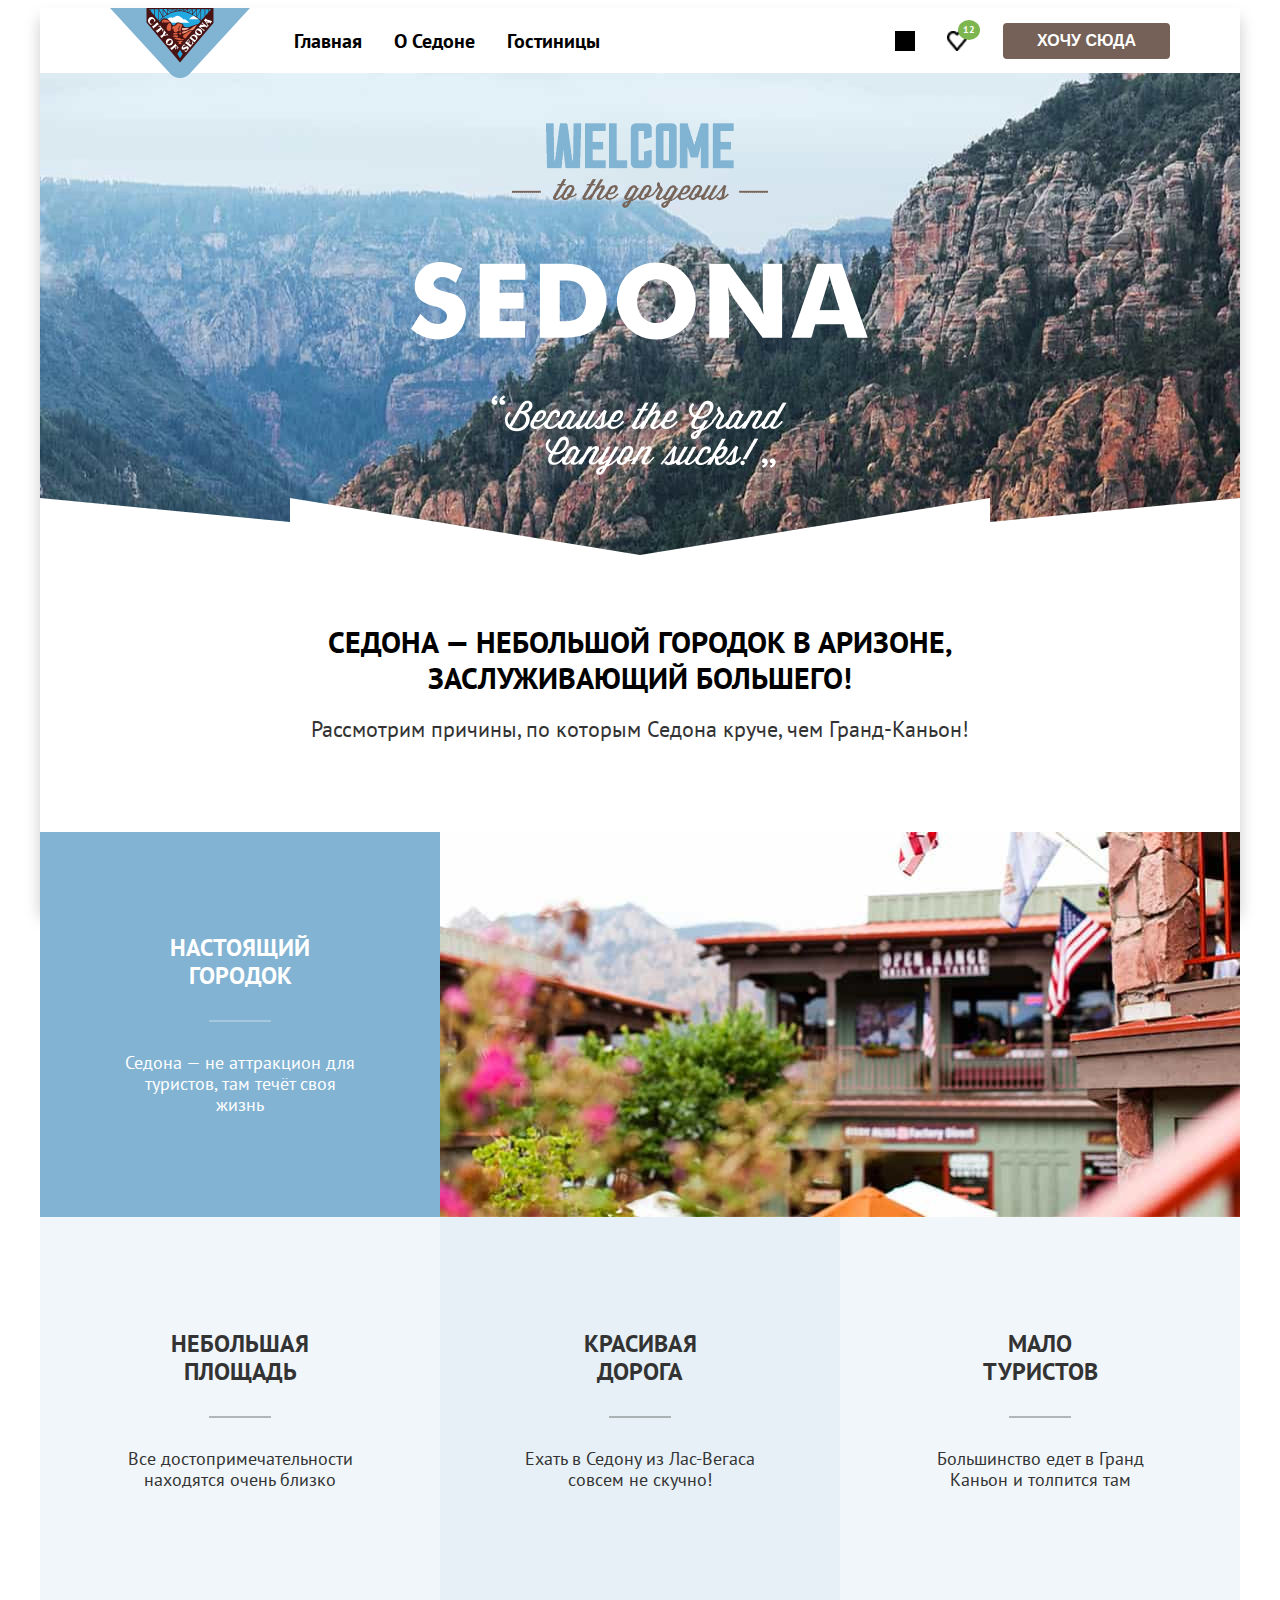
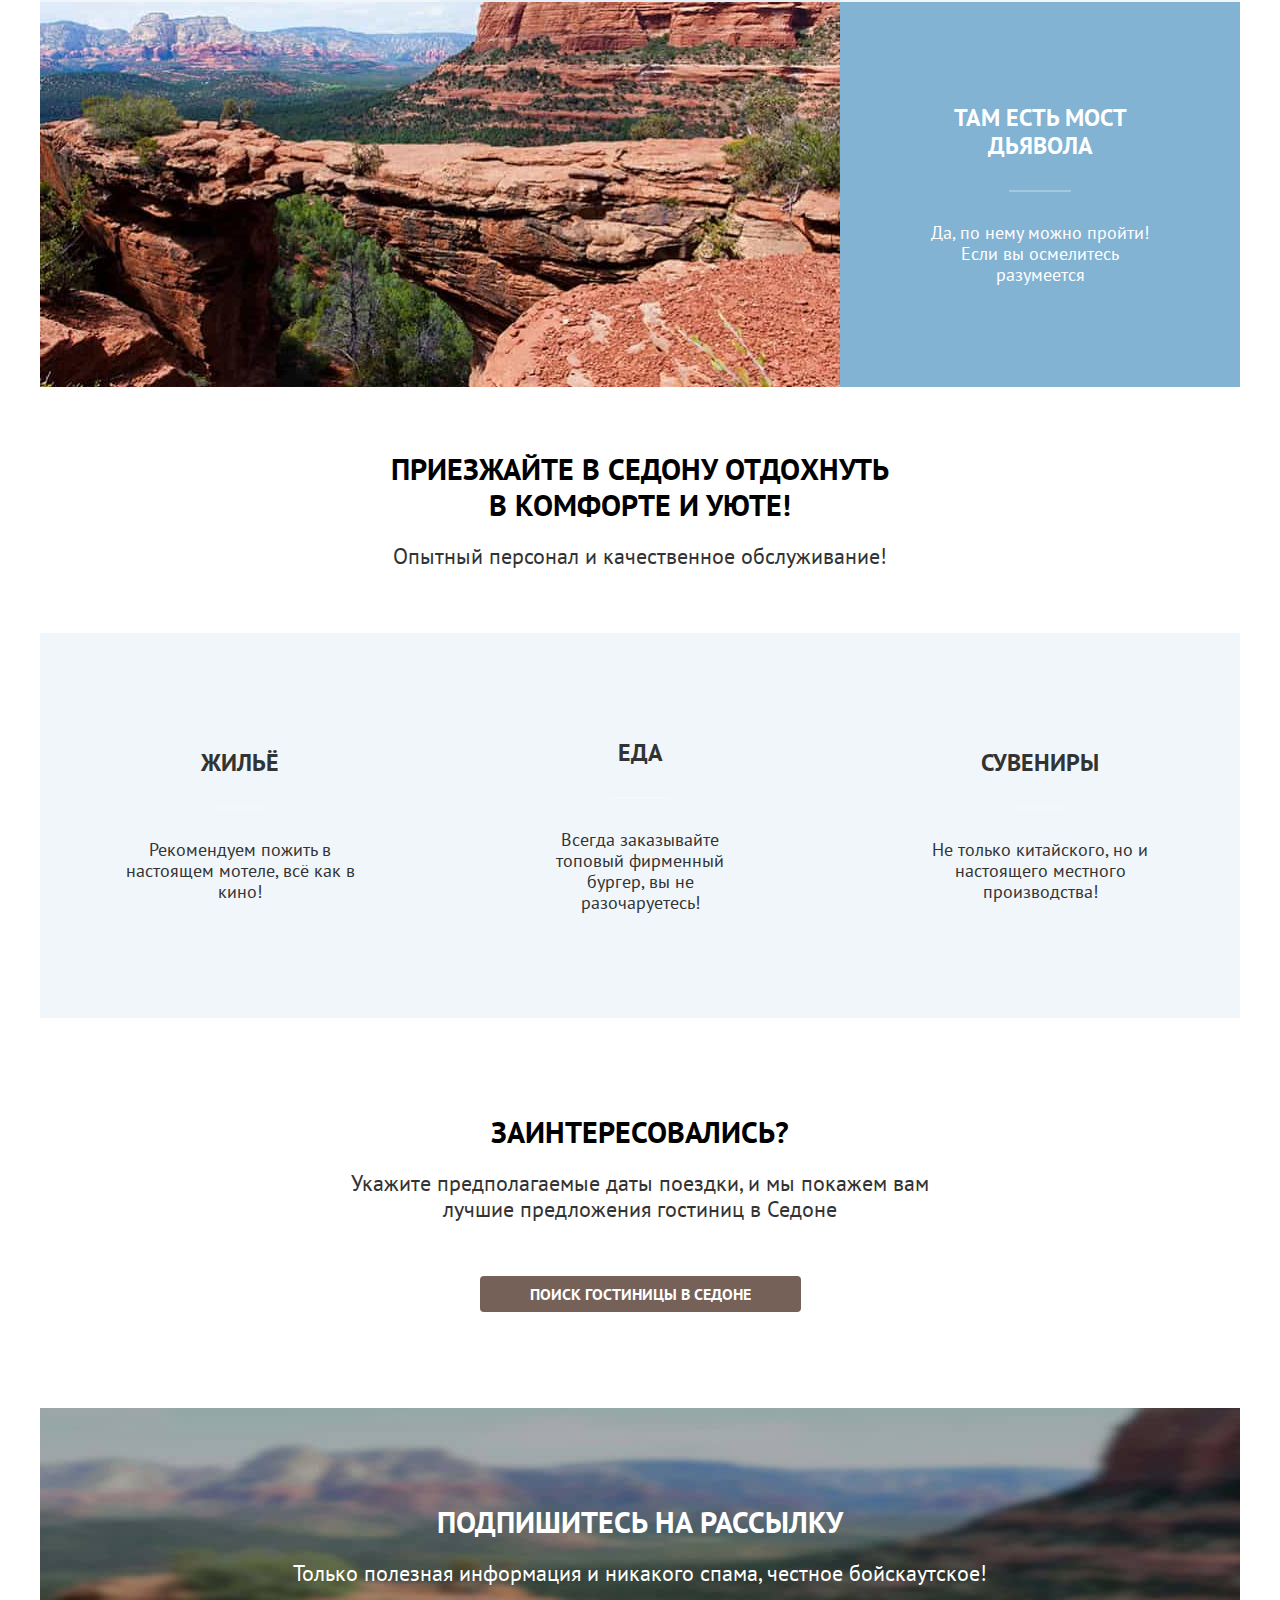
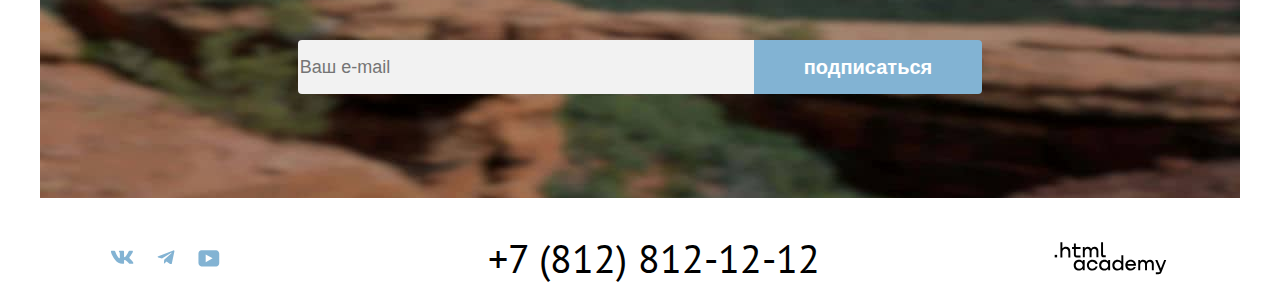
==== commit dd26b835: "19/03/2024" ====
--- a/index.html
+++ b/index.html
@@ -13,7 +13,6 @@
   <div class="website-container">
     <header class="main-header" data-test="header">
       <a class="main-logo" href="#" aria-current="page">
-        <!-- <img src="images/logo/logotype.svg" width="140" height="70" alt="Логотип сайта Седона"> -->
         <img src="images/logo/logotype.svg" width="140" height="70" alt="Логотип сайта Седона">
       </a>
       <nav class="navigation">
@@ -37,15 +36,14 @@
               </a>
             </li>
             <li class="nav-item">
-              <a class="navigation-link" href="#">
-                <span class="visually-hidden">Отзывы</span>
-              </a>
-            </li>
-            <li class="nav-item">
-              <a class="nav-link user-link-favorit" href="#">
-                <span class="visually-hidden">Избранное</span>
-                <span class="favorit-page">12</span>
-              </a>
+              <a class="nav-link user-ic user-ic-search" href="#search">
+                <span class="visually-hidden">Поиск</span> </a>
+              </li>
+              <li class="nav-item">
+                <a class="nav-link user-ic user-ic-favorit" href="#">
+                  <span class="visually-hidden">Избранное</span>
+                  <span class="favorit-page">12</span>
+                </a>
             </li>
           </ul>
           <button class="button button-color" type="button"> Хочу сюда</button>
--- a/styles/styles.css
+++ b/styles/styles.css
@@ -14,37 +14,41 @@
   font-display: swap;
 }
 
-.nav-list,
-.nav-user,
-.qulaity-list,
+html,
+body {
+  height: 100%;
+}
+
 .footer-social,
 .breadcrumbs,
-.filter-list,
-/* .card-view-buttons, */
-
-.pagination {
+.filter-list {
   margin: 0;
   padding: 0;
   list-style: none;
 }
 
-.text,
-.phone-text {
-  margin: 0;
-}
-
-.html {
-  height: 100%;
-}
-
 .body {
+  margin: 0;
+  flex-wrap: nowrap;
   min-width: 1200px;
   min-height: 100%;
+  display: flex;
+  font-family: "PT Sans", sans-serif;
+  font-size: 18px;
+  line-height: 21px;
+  color: #333333;
   background-color: #F2F2F2;
-  line-height: 1.2em;
-  display: flex;
-  flex-direction: column;
-
+}
+
+.visually-hidden {
+  position: absolute;
+  width: 1px;
+  height: 1px;
+  margin: -1px;
+  white-space: nowrap;
+  clip-path: inset(100%);
+  clip: rect(0 0 0 0);
+  overflow: hidden;
 }
 
 .website-container {
@@ -57,6 +61,9 @@
   background-color: #ffffff;
   box-shadow: 0 10px 15px #cdcccc;
   flex-wrap: nowrap;
+  display: flex;
+  flex-direction: column;
+  min-height: 100%;
 }
 
 .main-title {
@@ -97,8 +104,8 @@
   display: block;
 }
 
-
 .phone-text {
+  margin: 0;
   font-family: "PT Sans";
   font-weight: 400;
   font-size: 40px;
@@ -109,21 +116,11 @@
 }
 
 .text {
+  margin: 0;
   display: block;
   font-size: 18px;
   line-height: 21px;
   font-weight: 400;
-}
-
-.visually-hidden {
-  position: absolute;
-  width: 1px;
-  height: 1px;
-  margin: -1px;
-  white-space: nowrap;
-  clip-path: inset(100%);
-  clip: rect(0 0 0 0);
-  overflow: hidden;
 }
 
 .button {
@@ -263,6 +260,7 @@
 .main-header {
   display: flex;
   padding: 0 70px;
+  z-index: 1;
 }
 
 .element.style {
@@ -274,7 +272,7 @@
   width: 140px;
   display: block;
   margin-right: 28px;
-  margin-bottom: -6px;
+  margin-bottom: -10px;
 }
 
 .main-logo-img {
@@ -287,54 +285,38 @@
 
 
 .nav-list {
+  margin: 0;
+  padding: 0;
+  list-style: none;
   display: flex;
   flex-wrap: wrap;
-  gap: 10px 4px;
-  min-width: 550px;
+  gap: 10px 0;
+  min-width: 340px;
+  max-width: 465px;
 }
 
 .nav-user {
+  margin: 0;
+  padding: 0;
+  list-style: none;
   display: flex;
   flex-wrap: wrap;
-  gap: 4px;
+  gap: 4px 0;
+  align-items: center;
   min-width: 88px;
-  align-items: center;
-  margin-left: auto;
-}
-
-.nav-wrapp {
-  display: flex;
-  align-items: center;
-  gap: 20px;
-
-}
-
-.nav-link {
-  display: block;
-  padding: 20px 16px;
-  min-width: 20px;
-  min-height: 20px;
-  font-size: 20px;
-  line-height: 24px;
-  font-weight: 700;
-  color: #000000;
-  text-decoration: none;
-}
-
-.nav-link:hover,
-.phone-text:hover,
-.hotel-list:hover {
-  color: #756157;
-}
-
-.navigation {
-  flex-wrap: nowrap;
-  display: flex;
-  width: 1200px;
-  margin: 0 auto;
+  max-width: 190px;
+}
+
+.user-ic {
+  position: relative;
+  padding-left: 12px;
+  padding-right: 12px;
 }
 
 .favorit-page {
+  position: absolute;
+  top: 9px;
+  right: 3px;
   display: block;
   font-size: 10px;
   line-height: 10px;
@@ -343,6 +325,79 @@
   color: #ffffff;
   background-color: #7DB54F;
 }
+
+.user-ic::before {
+  content: "";
+  display: block;
+  width: 20px;
+  height: 20px;
+  background-color: #000;
+  -webkit-mask-repeat: no-repeat;
+  -webkit-mask-size: 20px 20px;
+  -webkit-mask-position: center;
+  mask-repeat: no-repeat;
+  mask-size: 20px 20px;
+  mask-position: center;
+}
+
+.user-ic-serch::before {
+  -webkit-mask-image: url(../images/icon/search_ic.png);
+  mask-image: url(../images/icon/search_ic.png);
+}
+
+.user-ic-favorit::before {
+  -webkit-mask-image: url(../images/icon/heart_ic.png);
+  mask-image: url(../images/icon/heart_ic.png);
+}
+
+.user-ic:hover::before {
+  background-color: #756157;
+}
+
+.user-ic:active::before {
+  background-color: rgb(117, 97, 87, 0.3);
+}
+
+
+.nav-wrapp {
+  display: flex;
+  align-items: center;
+  gap: 20px;
+
+}
+
+.nav-link {
+  display: block;
+  padding: 20px 16px;
+  min-width: 20px;
+  min-height: 20px;
+  font-size: 20px;
+  line-height: 24px;
+  font-weight: 700;
+  color: #000000;
+  text-decoration: none;
+}
+
+.nav-link:hover,
+.phone-text:hover,
+.hotel-list:hover {
+  color: #756157;
+}
+
+.navigation {
+  /* flex-wrap: nowrap;
+  display: flex;
+  width: 1200px;
+  margin: 0 auto; */
+
+  display: flex;
+  justify-content: space-between;
+  gap: 30px;
+  width: 100%;
+  align-items: center;
+}
+
+
 
 /* ++++++++++++++++++++++++++++++++++++++++++++ HERO ++++++++++++++++++++++++++++++++++++++++++++++++++ */
 
@@ -376,6 +431,9 @@
 }
 
 .qulaity-list {
+  margin: 0;
+  padding: 0;
+  list-style: none;
   display: flex;
   flex-wrap: wrap;
   text-align: center
@@ -494,7 +552,6 @@
 .subscribe-main {
   color: #ffffff;
   background-color: #808080;
-  /* ===+++++++  ПРОВЕРить ФОНЫ  ++++++ +++++====================================================++++++++++++++++++ */
   background-image: url("../images/fon/index03_bg.jfif");
   background-size: 100%;
   background-repeat: no-repeat;
@@ -538,19 +595,29 @@
 /* +++++++++++++++++++++++++++++++++++++++++++++++++ FOOTER НИЖНИЙ КОЛОНТИТУЛ+++++++++++++++++++++++++++++++++++++++++++++++++++++++++++++++++++++ */
 .main-footer {
   margin-bottom: 100px;
+  width: 100%;
+  flex: 0 0 auto;
 }
 
 .footer-wrapp {
-  display: flex;
+  /* display: flex;
+  justify-content: space-between;
+  padding: 40px 70px 30px; */
+  width: 1060px;
+  margin: 0 auto;
+  display: grid;
+  grid-template-columns: 275px auto 247px;
+  gap: 16px;
+  align-items: center;
   justify-content: space-between;
   padding: 40px 70px 30px;
-
 }
 
 .htmlacademy-link {
   display: inline-block;
   width: 115px;
   height: 33px;
+  padding: 0 0 0 130px;
 }
 
 .htmlacademy-link::before {
@@ -571,8 +638,10 @@
   display: flex;
   flex-wrap: wrap;
   gap: 20px;
-  max-width: 150px;
-
+  width: 192px;
+  margin: 0;
+  padding: 0;
+  list-style: none;
 }
 
 .social-link {
@@ -633,7 +702,6 @@
 /* ++++++++++++++++++++++++++++++++++++++++++++++++++++++++++++++++++++++++++++ CATALOG ++++++++++++++++++++++++++++++++++ */
 .filters {
   padding: 35px 70px 70px;
-  /* +++++++++++++++++++++++++++++++++++++++++++++++++++++++++++++++++++++++++++++++++++++++++++++++++ */
   color: #ffffff;
   background-color: #808080;
   background-image: url(../images/fon/catalog01-bg.jpg);
@@ -694,12 +762,6 @@
   display: flex;
   padding: 50px 0 40px;
   gap: 70px;
-}
-
-.wrap-sort .title-lead {
-  /* margin-right: auto;
-  margin-bottom: 0;
-  flex-grow: 1; */
 }
 
 .catalog-filter-group {
@@ -746,6 +808,7 @@
   border-radius: 4px;
   box-sizing: border-box;
 }
+
 /* =========================================================================================== */
 .card-view-buttons {
   margin: 0;
@@ -762,13 +825,13 @@
 
 
 /* =======================ПРОБА МАСКИ++++++++++++++ */
- .card-view-tile {
+.card-view-tile {
   display: inline-block;
   width: 16px;
   height: 14px;
-} 
-
- .card-button-tile::before {
+}
+
+.card-button-tile::before {
   content: '';
   display: inline-block;
   width: 40px;
@@ -798,11 +861,12 @@
   mask-size: 40px 40px;
 }
 
- .card-button-tile:hover::before,
- .card-button-list:hover::before,
- .card-button-large:hover::before {
+.card-button-tile:hover::before,
+.card-button-list:hover::before,
+.card-button-large:hover::before {
   background-color: #7562e0;
-} 
+}
+
 /* =======================ПРОБА МАСКИ++++++++++++++ */
 .catalog {
   padding: 0 70px;
@@ -919,6 +983,9 @@
 
 /* ++++++++++++++++++++++++++++++++++++++++++++++++++++++++++++++++++++++++++++ */
 .pagination {
+  margin: 0;
+  padding: 0;
+  list-style: none;
   max-width: 510px;
   min-width: 400px;
   display: flex;
@@ -942,6 +1009,4 @@
 .pag-disabled {
   color: #000000;
   background-color: #F2F2F2;
-}
-
-/* ;;;;;;;;$$$$$$$$$$$$$$$$$$$$$$$$$$$$$$$$$$$$$$$$$$$$$$$$$$$$$$$$$$$$$$$$$$$$$$$$$$$$$$$$$$$$$$$$$$$$$$$ */+}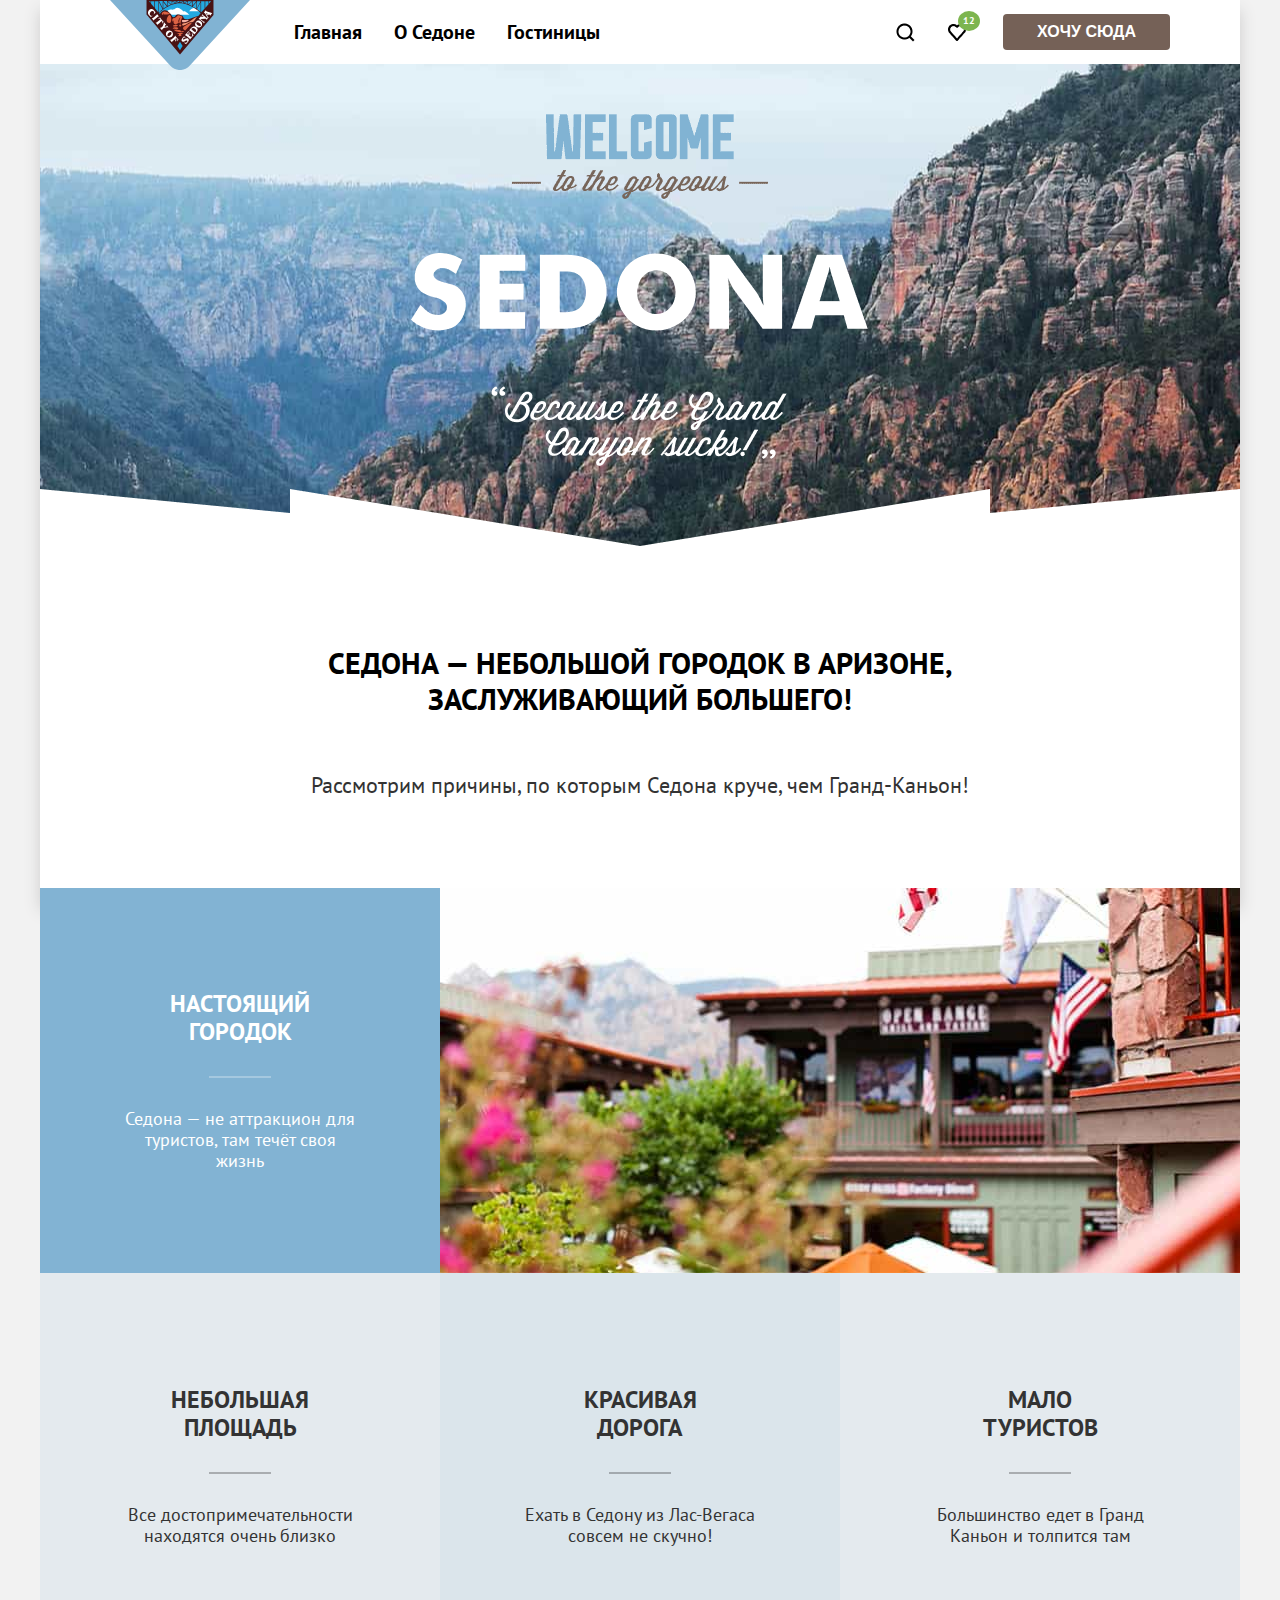
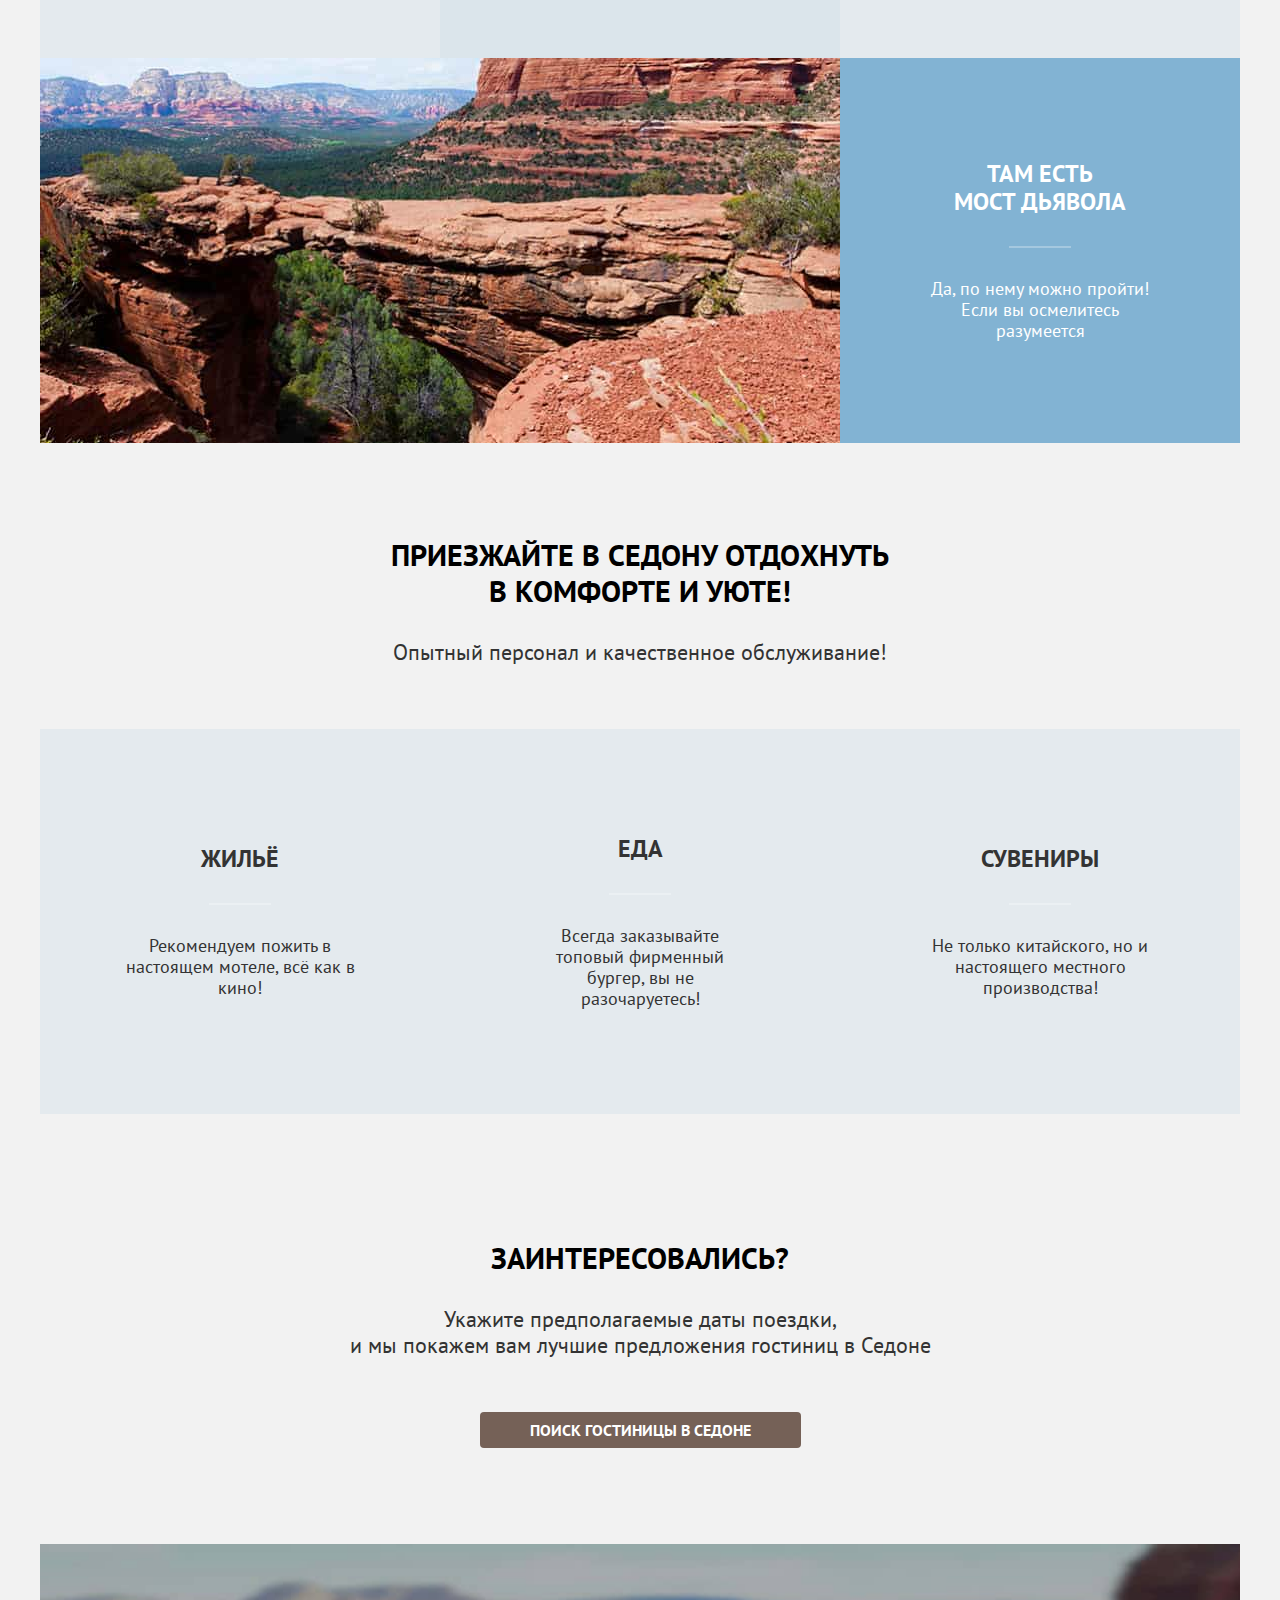
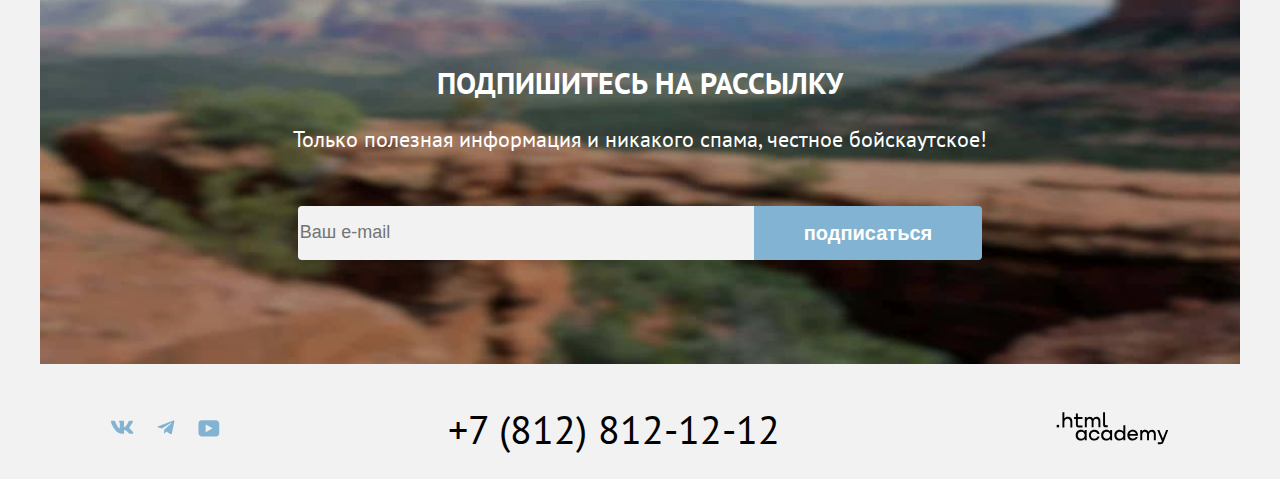
==== commit 1f13f2e9: "25/03/2024" ====
--- a/index.html
+++ b/index.html
@@ -93,7 +93,7 @@
           <li class=" qulaity-list-wide">
             <img src="images/index/photo-2.jpg" width="800" height="385" alt="Фото моста Дьявола через каньон ">
             <div class="qulaity-item">
-              <h3 class="title-card">Там есть мост Дьявола</h3>
+              <h3 class="title-card">Там есть мост&nbsp;Дьявола</h3>
               <p class="text">Да, по нему можно пройти! Если вы осмелитесь разумеется</p>
             </div>
           </li>
@@ -103,7 +103,7 @@
 
         <div class="servise-wrapp">
           <h2 class="visually-hidden">Сервис</h2>
-          <p class="title-lead">Приезжайте в Седону отдохнуть в комфорте и уюте!</p>
+          <p class="title-lead">Приезжайте в Седону отдохнуть в&nbsp;комфорте и уюте!</p>
           <p class="subtitle">Опытный персонал и качественное обслуживание!</p>
         </div>
 
@@ -126,8 +126,8 @@
         <div class="search-wrapp">
           <h2 class="visually-hidden">Поиск гостиницы</h2>
           <p class="title-lead">Заинтересовались?</p>
-          <p class="subtitle">Укажите предполагаемые даты поездки, и мы покажем вам лучшие
-            предложения гостиниц в Седоне </p>
+          <p class="subtitle">Укажите предполагаемые даты поездки, и&nbsp;мы&nbsp;покажем&nbsp;вам&nbsp;лучшие
+            предложения гостиниц в Седоне </p> 
           <a class="button button-color button-link" href="catalog.html">Поиск гостиницы в Седоне</a>
         </div>
       </section>
--- a/styles/styles.css
+++ b/styles/styles.css
@@ -14,12 +14,11 @@
   font-display: swap;
 }
 
-html,
-body {
+html {
   height: 100%;
 }
 
-.footer-social,
+
 .breadcrumbs,
 .filter-list {
   margin: 0;
@@ -27,11 +26,23 @@
   list-style: none;
 }
 
-.body {
+body {
+  /* min-width: 1200px;
+  margin: 0;
+  flex-wrap: nowrap;
+  min-height: 100%;
+  display: flex;
+  font-family: "PT Sans", sans-serif;
+  font-size: 18px;
+  line-height: 21px;
+  color: #333333;
+  background-color: #F2F2F2; */
+
+  height: 100%;
+  min-height: 100%;
   margin: 0;
   flex-wrap: nowrap;
   min-width: 1200px;
-  min-height: 100%;
   display: flex;
   font-family: "PT Sans", sans-serif;
   font-size: 18px;
@@ -42,19 +53,21 @@
 
 .visually-hidden {
   position: absolute;
-  width: 1px;
-  height: 1px;
-  margin: -1px;
-  white-space: nowrap;
-  clip-path: inset(100%);
-  clip: rect(0 0 0 0);
-  overflow: hidden;
+    width: 0;
+    height: 0;
+    margin: -1px;
+    border: 0;
+    padding: 0;
+    white-space: nowrap;
+    clip-path: inset(100%);
+    clip: rect(0 0 0 0);
+    overflow: hidden;
 }
 
 .website-container {
-  margin: 0 auto;
+  /* margin: 0 auto;
   width: 1200px;
-  height: 100%;
+  height: 100%; 
   font-family: "PT Sans", sans-serif;
   font-size: 18px;
   color: #333333;
@@ -63,7 +76,14 @@
   flex-wrap: nowrap;
   display: flex;
   flex-direction: column;
+  min-height: 100%; */
+  margin: 0 auto;
+  width: 1200px;
   min-height: 100%;
+  display: flex;
+  flex-direction: column;
+  background-color: #FFFFFF;
+  box-shadow: 0 10px 15px #cdcccc;
 }
 
 .main-title {
@@ -74,14 +94,14 @@
 }
 
 .title-lead {
-  margin: 0;
-  margin-bottom: 20px;
+  max-width: 700px;
+  /* margin: 0 auto; */
   font-size: 30px;
+  font-weight: 700;
   line-height: 36px;
-  font-weight: 700;
+  color: #000000;
+  text-align: center;
   text-transform: uppercase;
-  text-align: center;
-  color: #000000;
 }
 
 .subtitle {
@@ -304,15 +324,25 @@
   gap: 4px 0;
   align-items: center;
   min-width: 88px;
-  max-width: 190px;
-}
-
+  max-height: 130px;
+}
+/* .nav-item {
+  width: 44px;
+  height: 64px; 
+}*/
 .user-ic {
   position: relative;
   padding-left: 12px;
   padding-right: 12px;
 }
-
+ul .user-ic-search {
+  background: #fff url(../images/icon/search_ic.png) no-repeat 50% 50%;
+  padding: 22px, 12px, 22px, 12px;
+}
+ul .user-ic-favorit {
+  background: #fff url(../images/icon/heart_ic.png) no-repeat 50% 50%;
+  padding: 22px, 12px, 22px, 12px;
+}
 .favorit-page {
   position: absolute;
   top: 9px;
@@ -326,39 +356,6 @@
   background-color: #7DB54F;
 }
 
-.user-ic::before {
-  content: "";
-  display: block;
-  width: 20px;
-  height: 20px;
-  background-color: #000;
-  -webkit-mask-repeat: no-repeat;
-  -webkit-mask-size: 20px 20px;
-  -webkit-mask-position: center;
-  mask-repeat: no-repeat;
-  mask-size: 20px 20px;
-  mask-position: center;
-}
-
-.user-ic-serch::before {
-  -webkit-mask-image: url(../images/icon/search_ic.png);
-  mask-image: url(../images/icon/search_ic.png);
-}
-
-.user-ic-favorit::before {
-  -webkit-mask-image: url(../images/icon/heart_ic.png);
-  mask-image: url(../images/icon/heart_ic.png);
-}
-
-.user-ic:hover::before {
-  background-color: #756157;
-}
-
-.user-ic:active::before {
-  background-color: rgb(117, 97, 87, 0.3);
-}
-
-
 .nav-wrapp {
   display: flex;
   align-items: center;
@@ -385,11 +382,6 @@
 }
 
 .navigation {
-  /* flex-wrap: nowrap;
-  display: flex;
-  width: 1200px;
-  margin: 0 auto; */
-
   display: flex;
   justify-content: space-between;
   gap: 30px;
@@ -397,10 +389,7 @@
   align-items: center;
 }
 
-
-
 /* ++++++++++++++++++++++++++++++++++++++++++++ HERO ++++++++++++++++++++++++++++++++++++++++++++++++++ */
-
 
 .hero {
 
@@ -426,8 +415,14 @@
 }
 
 .adv-wrapp {
-  padding: 69px 260px;
-  margin-bottom: 21px;
+    margin: 0 auto;
+    padding: 69px 70px;
+    margin-bottom: 21px;
+    display: flex;
+    flex-direction: column;
+    align-items: center;
+    gap: 25px;
+    
 }
 
 .qulaity-list {
@@ -488,9 +483,6 @@
 }
 
 /* ++++++++++++++++++++++++++++++++++++++ ПРОВЕРЬ УДАЛИ ++++++++++++++++ */
-/* .qulaity-list-wide .title-card {
- color: #ffffff; 
-} */
 
 .qulaity-list-wide {
   width: 1200px;
@@ -551,10 +543,8 @@
 
 .subscribe-main {
   color: #ffffff;
-  background-color: #808080;
-  background-image: url("../images/fon/index03_bg.jfif");
-  background-size: 100%;
-  background-repeat: no-repeat;
+  background: #808080 url("../images/fon/index03_bg.jfif") no-repeat;
+  background-size: cover;
 }
 
 .subscribe-main .title-lead {
@@ -594,23 +584,26 @@
 
 /* +++++++++++++++++++++++++++++++++++++++++++++++++ FOOTER НИЖНИЙ КОЛОНТИТУЛ+++++++++++++++++++++++++++++++++++++++++++++++++++++++++++++++++++++ */
 .main-footer {
-  margin-bottom: 100px;
+  margin-bottom: 0;
   width: 100%;
   flex: 0 0 auto;
 }
 
 .footer-wrapp {
-  /* display: flex;
-  justify-content: space-between;
-  padding: 40px 70px 30px; */
-  width: 1060px;
+  /* width: 1060px;
   margin: 0 auto;
   display: grid;
   grid-template-columns: 275px auto 247px;
   gap: 16px;
   align-items: center;
   justify-content: space-between;
-  padding: 40px 70px 30px;
+  padding: 40px 70px 30px; */
+
+  display: flex;
+  justify-content: space-between;
+  text-align: center;
+  align-items: center;
+  padding: 45px 70px 30px;
 }
 
 .htmlacademy-link {
@@ -635,13 +628,13 @@
 /* ++++++++++++++++++++++++++++++++++++++++++++++++++++++++++++++++++++++++++++++++??????????? */
 
 .footer-social {
+  margin: 0;
+  padding: 0;
+  list-style: none;
   display: flex;
   flex-wrap: wrap;
   gap: 20px;
   width: 192px;
-  margin: 0;
-  padding: 0;
-  list-style: none;
 }
 
 .social-link {
@@ -703,10 +696,8 @@
 .filters {
   padding: 35px 70px 70px;
   color: #ffffff;
-  background-color: #808080;
-  background-image: url(../images/fon/catalog01-bg.jpg);
+  background: #808080 url(../images/fon/catalog01-bg.jpg) no-repeat;
   background-size: 100% 100%;
-  background-repeat: no-repeat;
 }
 
 .filters .main-title {
@@ -729,44 +720,98 @@
 /* ========================================ФИЛЬТР===================== */
 .catalog-filter {
   display: flex;
+  /* gap: 70px;
+    flex-wrap: wrap; */
   justify-content: space-between;
 }
-
-.filter-title {
-  margin-bottom: 32px;
-
-  font-size: 20px;
-  line-height: 26px;
-  font-weight: 700;
-}
-
+/* 
 .filter-group {
-  border: none;
-  padding: 0;
-}
-
-.filter-list {
-  display: flex;
-  flex-direction: column;
-  gap: 16px;
-}
-
-.filter-wrapp {
-  display: flex;
-  flex-direction: column;
-  gap: 32px;
-  justify-content: end;
-}
-
-.wrap-sort {
-  display: flex;
-  padding: 50px 0 40px;
-  gap: 70px;
-}
-
-.catalog-filter-group {
-  border: none;
-}
+  margin: 0;
+  padding: 0;
+  border: 0;
+  min-width: 151px;
+  
+} */
+/* ============ оформление кастомных кнопок=========== */
+/* +++++++++++скрыть кнопчухи++++++++++++++ */
+/* .control-input{
+  position: absolute;
+  z-index: -1;
+  opacity: 0; 
+}*/
+
+.control-input,
+.control-input-radio {
+   appearance: none;
+   display: inline-block;
+   margin: 0;
+   width: 20px;
+   height: 20px;
+   background: #fff;
+   background-size: contain;
+ }
+ .control-input-radio {
+  border-radius: 50%; 
+ }
+ .control-input:checked {
+  background: #fff url(../images/icon/input.svg) no-repeat 50% 50%;
+ }
+ .control-input-radio:checked {  
+  background: #fff url(../images/icon/tick.svg) no-repeat 50% 50%;
+ }
+ .control-input:hover,
+ .control-input-radio:hover {
+  opacity: 0.8;
+ }
+ .control-input:active,
+ .control-input-radio:active {
+  opacity: 0.6;
+ }
+ .control-input:disabled,
+ .control-input-radio:disabled {
+  opacity: 0.4;
+ }
+.cost-input-min {
+   appearance: none;
+   display: inline-block;
+   width: 143px;
+   height: 48px;
+   background: #fff;
+   border-bottom-left-radius: 4px;
+   border-top-left-radius: 4px;
+   font-weight: 700;
+   font-size: 18px;
+   line-height: 24px;
+}
+.cost-input-max {
+   appearance: none;
+   display: inline-block;
+   padding: 12px, 20px, 12px, 20px;
+   width: 143px;
+   height: 48px;
+   background: #fff;
+   border-bottom-right-radius: 4px;
+   border-top-right-radius: 4px;
+   font-weight: 700;
+   font-size: 18px;
+   line-height: 24px;
+}
+
+/* +++++++++++++++++++++++++++++++++++++++++++++ */
+/* ++++++++++++++++++ ot i DO+++++++++++ */
+.search-filter-group {
+  margin: 0;
+  padding: 0;
+  border: 0;
+  position: relative;
+  display: flex;
+  gap: 2px;
+  margin-bottom: 43px;
+}
+
+
+
+
 
 .catalog-filter-title {
   font-family: "PT Sans";
@@ -779,6 +824,51 @@
 .catalog-filter-list {
   list-style: none;
 }
+
+.filter-title {
+  padding: 0;
+  margin-bottom: 32px;
+  font-size: 20px;
+  line-height: 24px;
+  font-weight: 700;
+  text-transform: capitalize;
+}
+
+.filter-group {
+  border: none;
+  padding: 0;
+}
+
+.filter-list {
+  margin: 0;
+  padding: 0;
+  list-style: none;
+  display: flex;
+  flex-direction: column;
+  gap: 16px;
+}
+
+.control {
+  line-height: 23px;
+  /* padding-left: 36px; 
+ position: relative;
+  display: block;  */
+}
+
+.filter-wrapp {
+  display: flex;
+  flex-direction: column;
+  gap: 32px;
+  justify-content: end;
+}
+
+.wrap-sort {
+  display: flex;
+  padding: 50px 0 40px;
+  gap: 70px;
+}
+
+
 
 .result-filter {
   font-size: 30px;
@@ -795,9 +885,7 @@
   font-size: 18px;
   line-height: 21px;
   color: #333333;
-  background-color: #ffffff;
-  background-image: url(../images/icon/price_selector.svg);
-  background-repeat: no-repeat;
+  background: #ffffff url(../images/icon/price_selector.svg) no-repeat;
   background-position: right 20px center;
   min-width: 292px;
   max-height: 50px;
@@ -811,60 +899,76 @@
 
 /* =========================================================================================== */
 .card-view-buttons {
+  /* width: 160px;
+  height: 48px; */
   margin: 0;
   padding: 0;
   list-style: none;
   display: flex;
   flex-wrap: wrap;
   gap: 8px;
-
-  background-color: #FFFFFF;
-  background-repeat: no-repeat;
-  background-position: center;
-}
-
-
-/* =======================ПРОБА МАСКИ++++++++++++++ */
+}
+
 .card-view-tile {
   display: inline-block;
   width: 16px;
   height: 14px;
 }
-
+.card-view-buttons {
+  width: 160px;
+  height: 48px;
+}
+.card-view-item {
+  padding: 14px, 12px, 14px, 12px;
+  gap: 10px;
+} 
+.card-view-item .card-button-tile {
+  width: 48px;
+  height: 48px;
+  border-radius: 4px;
+}
+.card-view-item .card-button-large {
+  width: 48px;
+  height: 48px;
+  border-color: #dad7d742;
+  border: 2px;
+  border-radius: 4px;
+}
+.card-view-item .card-button-list {
+  width: 48px;
+  height: 48px;
+  border-color: #dad7d742;
+  border: 2px;
+  border-radius: 4px;
+}
 .card-button-tile::before {
   content: '';
   display: inline-block;
-  width: 40px;
-  height: 40px;
-  background-color: #000;
-  mask-image: url(../images/icon/tile_ic.svg);
-  mask-size: 40px 40px;
+  width: 16px;
+  height: 14px;
+  background: #fff url(../images/icon/tile_ic.svg) no-repeat 50% 50%;
 }
 
 .card-button-large::before {
   content: '';
   display: inline-block;
-  width: 40px;
-  height: 40px;
-  background-color: #000;
-  mask-image: url(../images/icon/large_ic.svg);
-  mask-size: 40px 40px;
+  width: 16px;
+  height: 14px;
+  background: #fff url(../images/icon/large_ic.svg) no-repeat 50% 50%;
 }
 
 .card-button-list::before {
   content: '';
   display: inline-block;
-  width: 40px;
-  height: 40px;
-  background-color: #000;
-  mask-image: url(../images/icon/list_ic.svg);
-  mask-size: 40px 40px;
+  width: 16px;
+  height: 14px;
+  background: #fff url(../images/icon/list_ic.svg) no-repeat 50% 50%;
 }
 
 .card-button-tile:hover::before,
 .card-button-list:hover::before,
 .card-button-large:hover::before {
-  background-color: #7562e0;
+  background-color: #e9e9e98f;
 }
 
 /* =======================ПРОБА МАСКИ++++++++++++++ */
@@ -904,7 +1008,6 @@
   Width: 300px;
   font-size: 18px;
   line-height: 21px;
-
   justify-content: space-between;
   gap: 20px;
 }
@@ -918,7 +1021,7 @@
 
 .button-wrap {
   display: flex;
-  justify-content: space-between 20px;
+  justify-content: space-between;
   Width: 300px;
   line-height: 20px;
   gap: 20px;
@@ -952,7 +1055,6 @@
 .star {
   height: 17px;
   width: 85px;
-  /* margin-top: 10px; */
   margin-bottom: 0px;
   width: 140px;
   height: 30px;
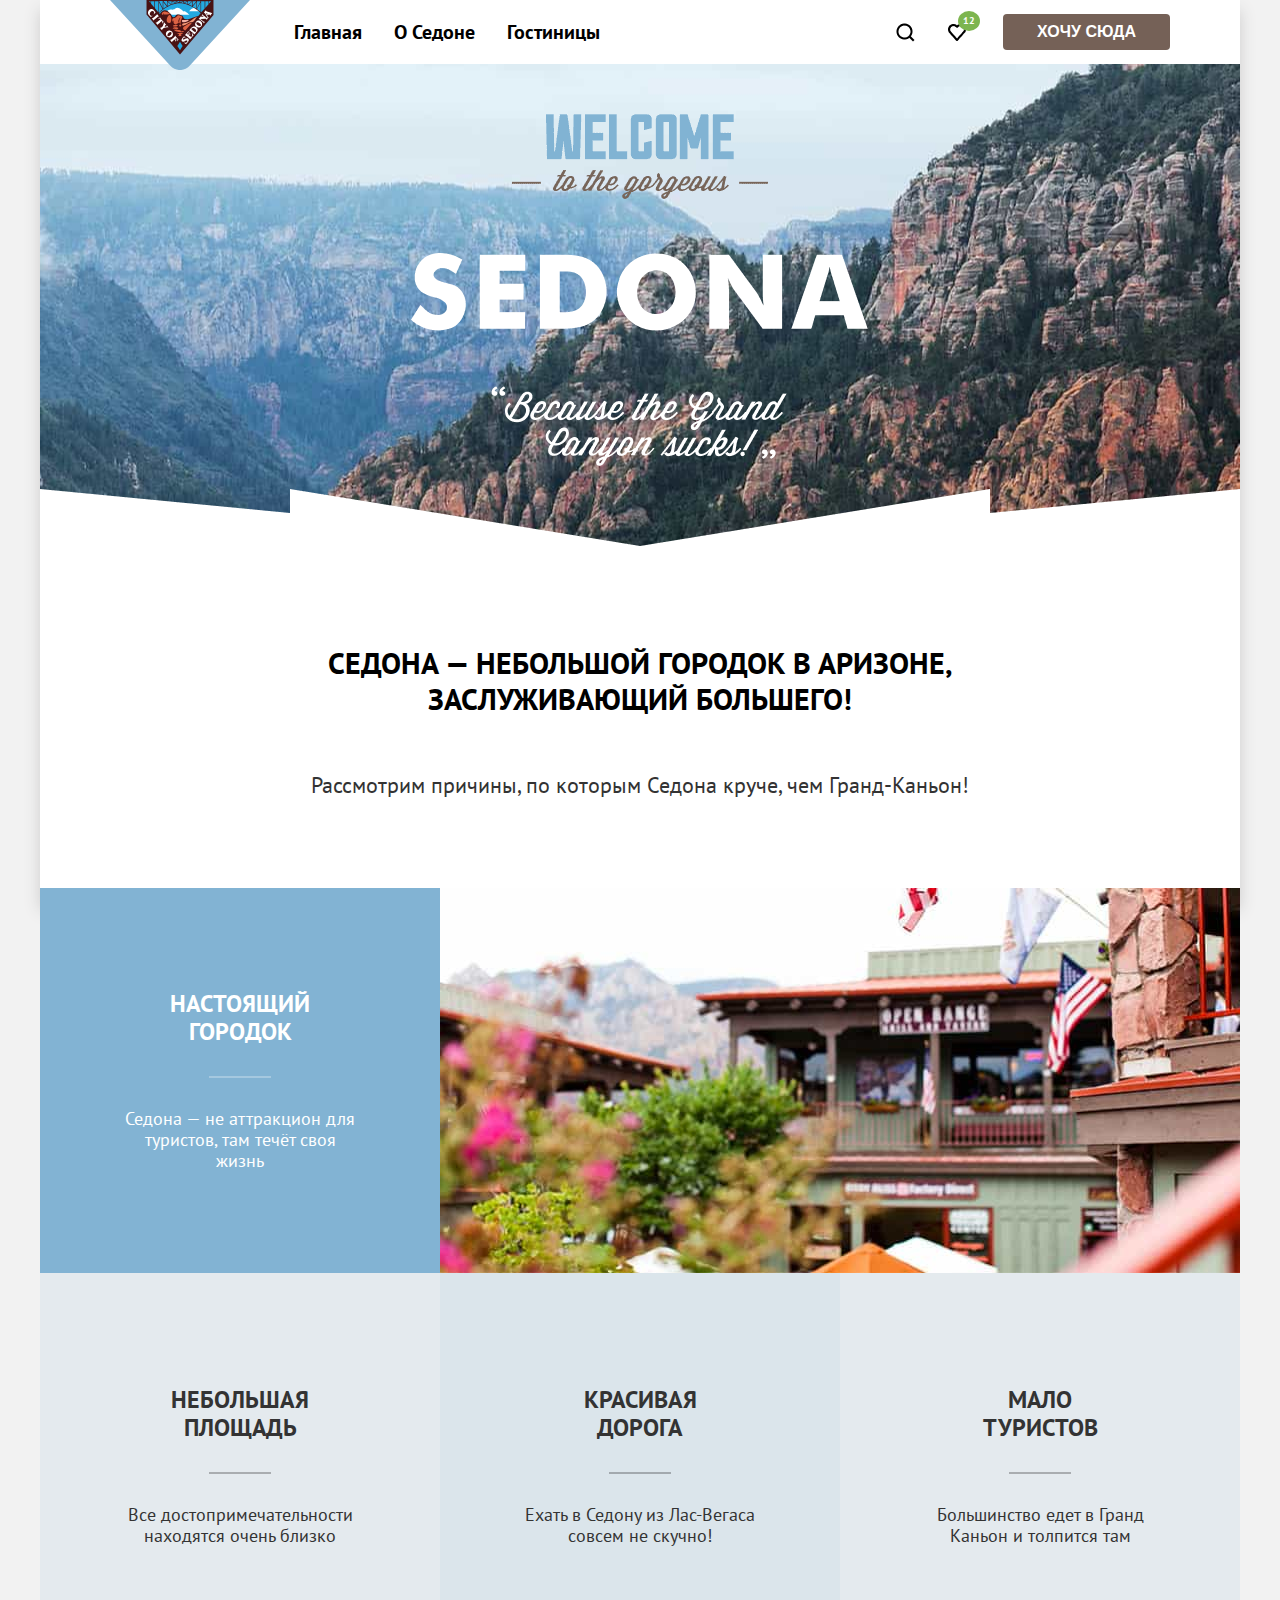
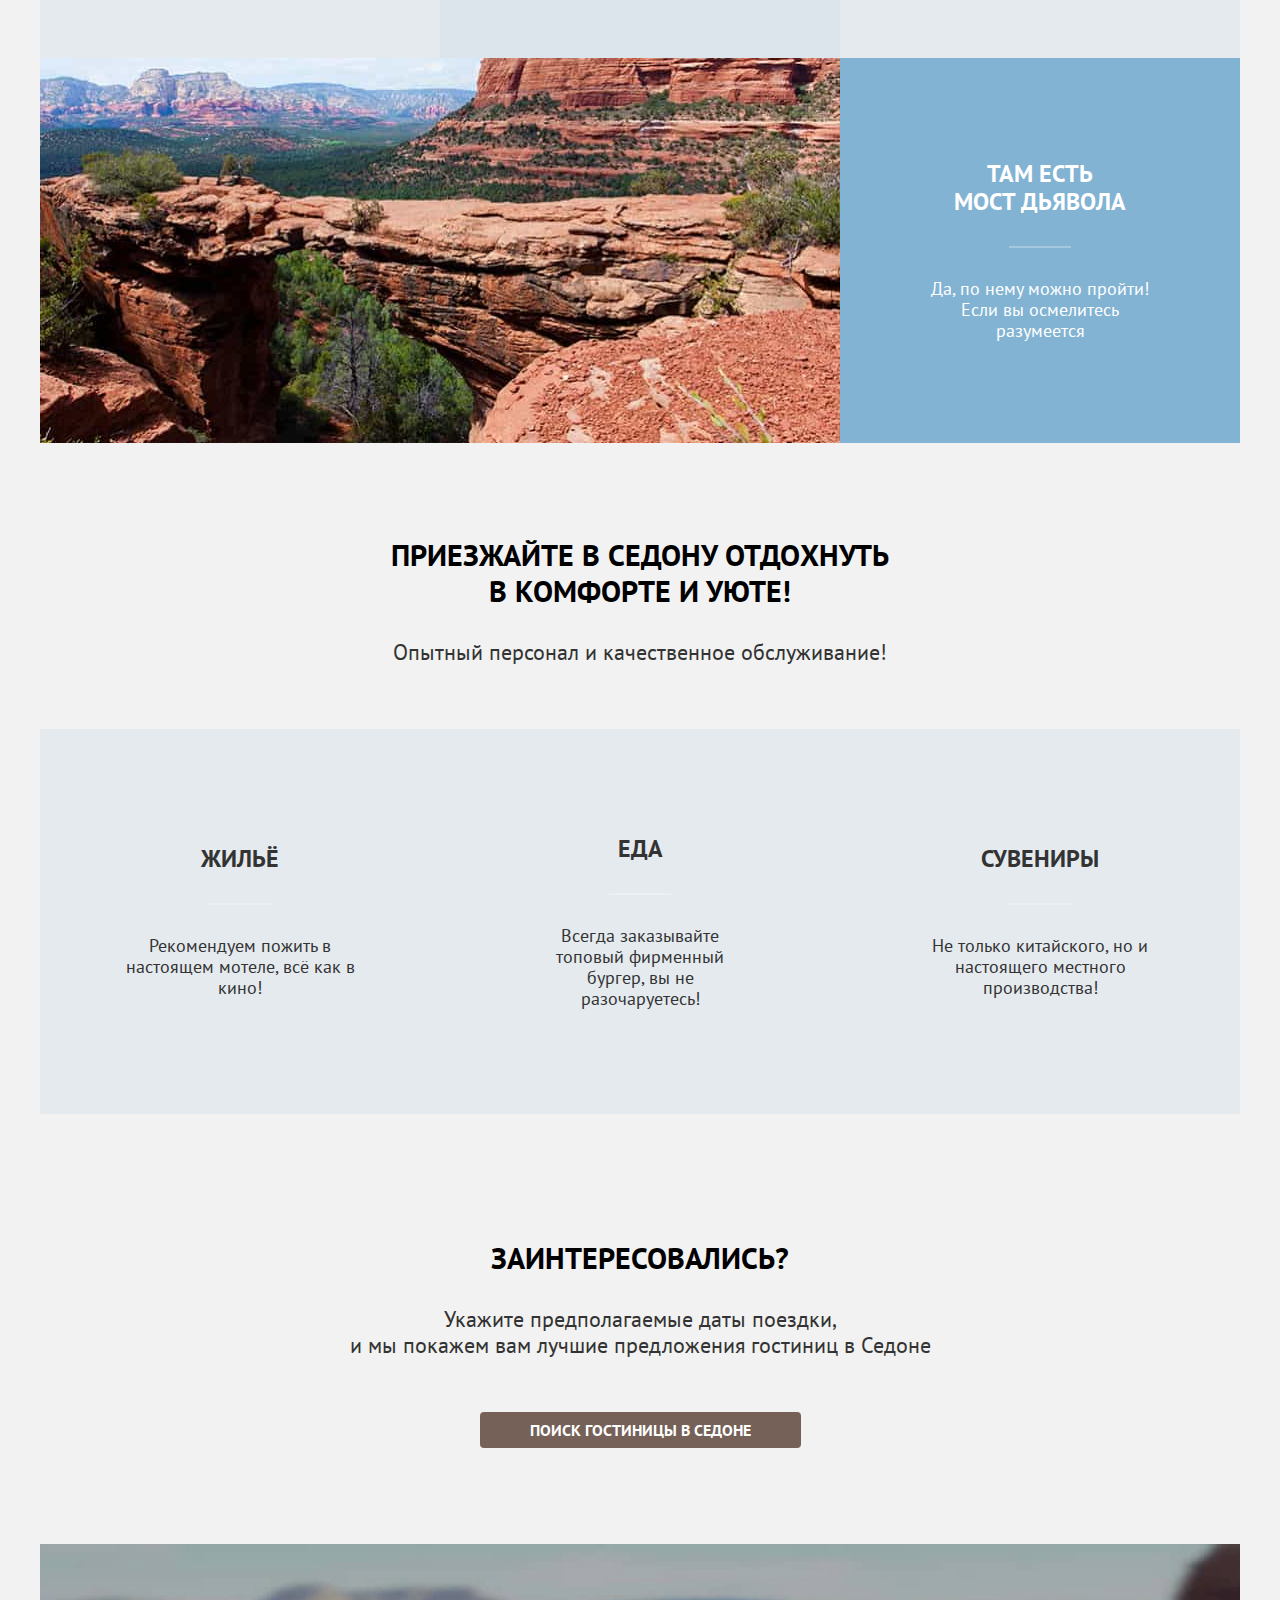
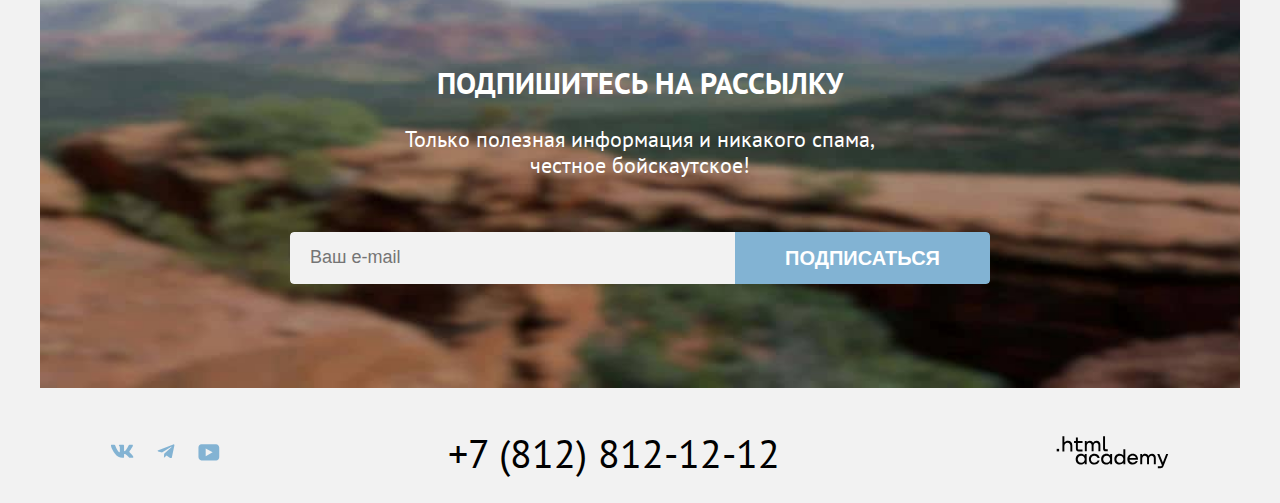
==== commit fcdff2d8: "25.03.2024" ====
--- a/index.html
+++ b/index.html
@@ -136,8 +136,9 @@
     <footer class="main-footer" data-test="footer">
       <div class="subscribe subscribe-main" data-test="subscribe">
         <h2 class="title-lead">Подпишитесь на рассылку</h2>
-        <p class="subtitle">Только полезная информация и никакого спама, честное
-          бойскаутское!</p>
+        <p class="subtitle">Только полезная информация и никакого спама, 
+          <span>честное бойскаутское!</span>
+        </p>
         <form class="subscribe-form" action="https://echo.htmlacademy.ru/" method="post">
           <label class="visually-hidden" for="subscribe-email">Email</label>
           <input class="field" placeholder="Ваш e-mail" type="email" name="subscribe-email" id="subscribe-email"
--- a/styles/styles.css
+++ b/styles/styles.css
@@ -110,7 +110,10 @@
   line-height: 26px;
   text-align: center;
 }
-
+.subtitle span {
+  display: inline-block;
+  width: 100%;
+}
 .title-card,
 .title-card-black {
   margin: 0;
@@ -195,6 +198,7 @@
   font-size: 20px;
   line-height: 36px;
   font-weight: 700;
+  text-transform: uppercase;
   border-radius: 0px 4px 4px 0px;
   padding: 8px 50px;
   color: #FFFFFF;
@@ -203,6 +207,13 @@
 }
 
 .field {
+   padding: 0px 20px 0px 20px;
+   /* font-family: inherit;
+    font-size: inherit;
+    font-weight: 400;
+    line-height: 24px;
+    color: #000000;
+    border: none; */
   font-size: 18px;
   line-height: 24px;
   font-weight: 400;
@@ -558,7 +569,7 @@
 .subscribe-form {
   position: relative;
   display: flex;
-  flex-wrap: wrap;
+  flex-wrap: nowrap;
   justify-content: center;
   gap: 10px 0;
   border-radius: 4px;
@@ -771,12 +782,17 @@
  .control-input-radio:disabled {
   opacity: 0.4;
  }
+ .control-input-cost {
+   width: 143px;
+   height: 48px;
+ }
 .cost-input-min {
    appearance: none;
    display: inline-block;
    width: 143px;
    height: 48px;
-   background: #fff;
+   padding: 12px, 20px, 12px, 20px;
+   background: #F2F2F2;
    border-bottom-left-radius: 4px;
    border-top-left-radius: 4px;
    font-weight: 700;
@@ -786,10 +802,10 @@
 .cost-input-max {
    appearance: none;
    display: inline-block;
-   padding: 12px, 20px, 12px, 20px;
    width: 143px;
    height: 48px;
-   background: #fff;
+   padding: 12px, 20px, 12px, 20px;
+   background: #F2F2F2;
    border-bottom-right-radius: 4px;
    border-top-right-radius: 4px;
    font-weight: 700;
@@ -800,6 +816,8 @@
 /* +++++++++++++++++++++++++++++++++++++++++++++ */
 /* ++++++++++++++++++ ot i DO+++++++++++ */
 .search-filter-group {
+  width: 288px;
+  height: 48px;
   margin: 0;
   padding: 0;
   border: 0;
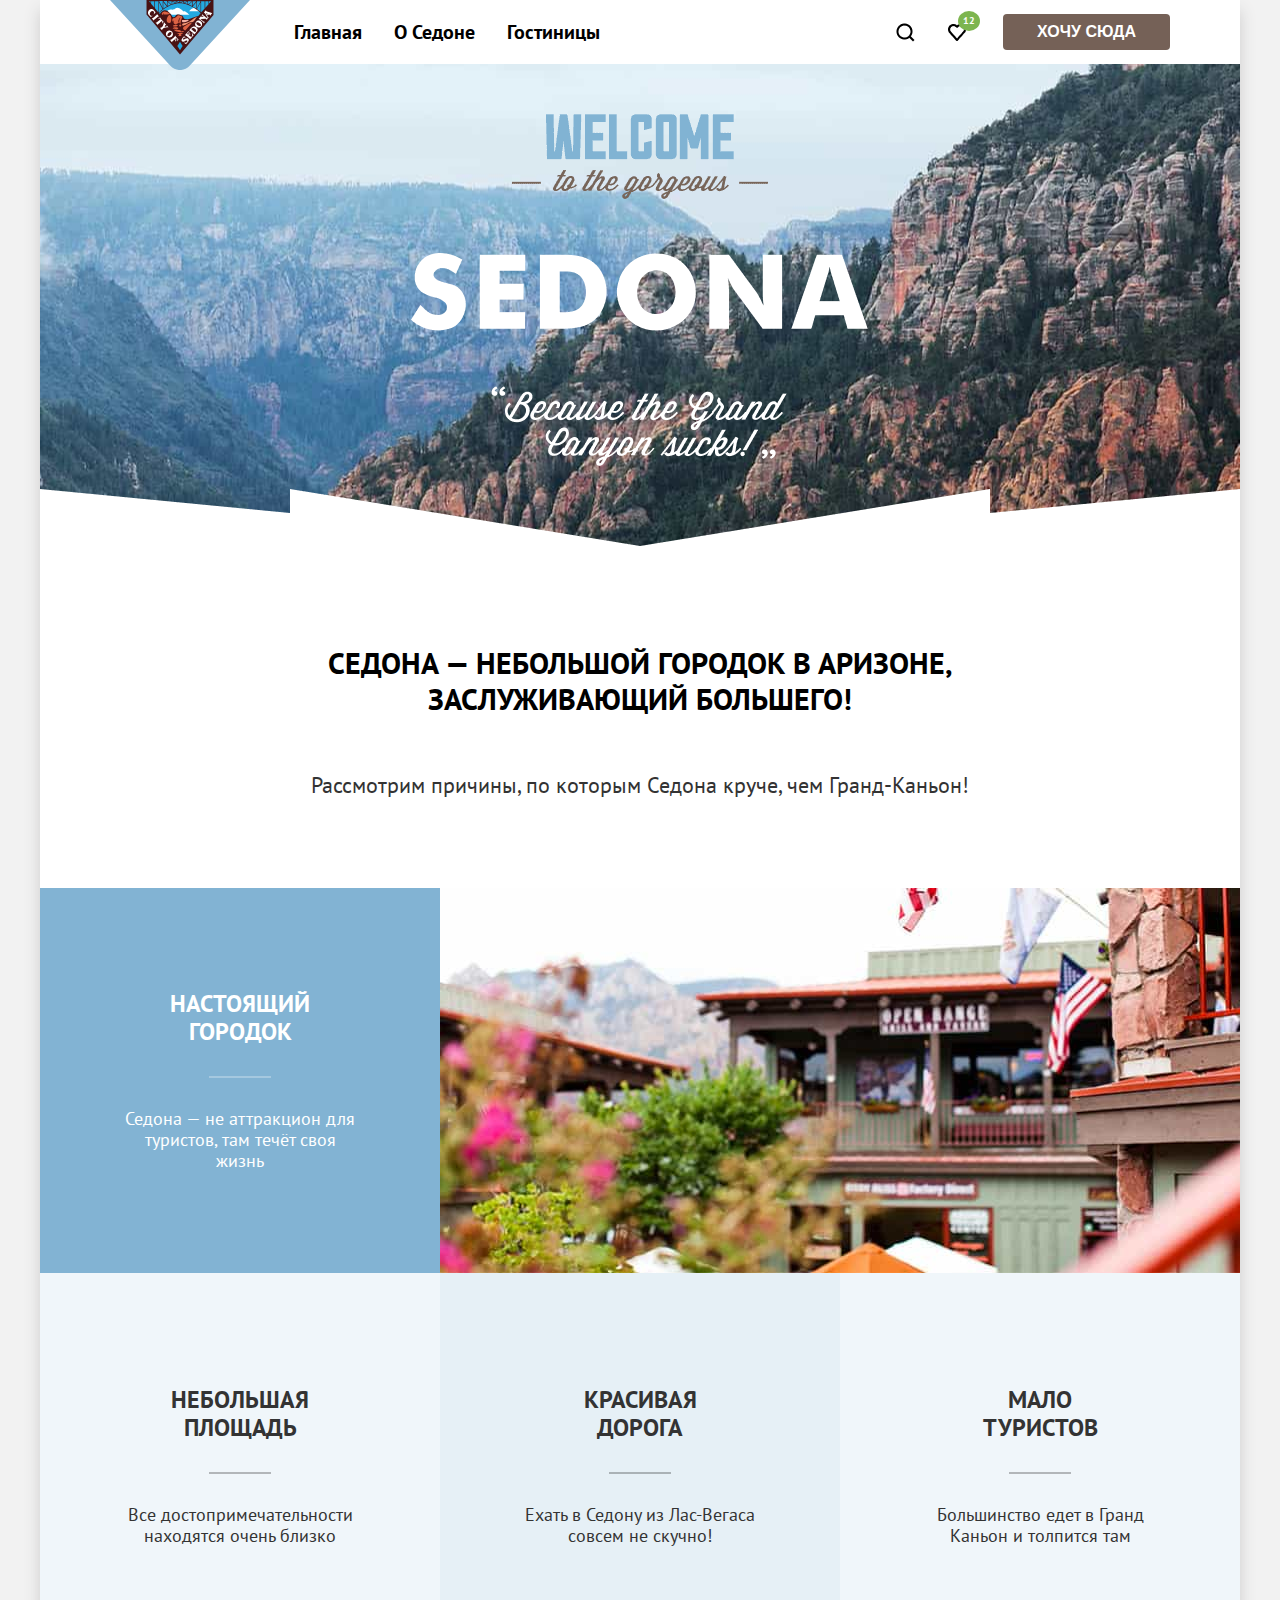
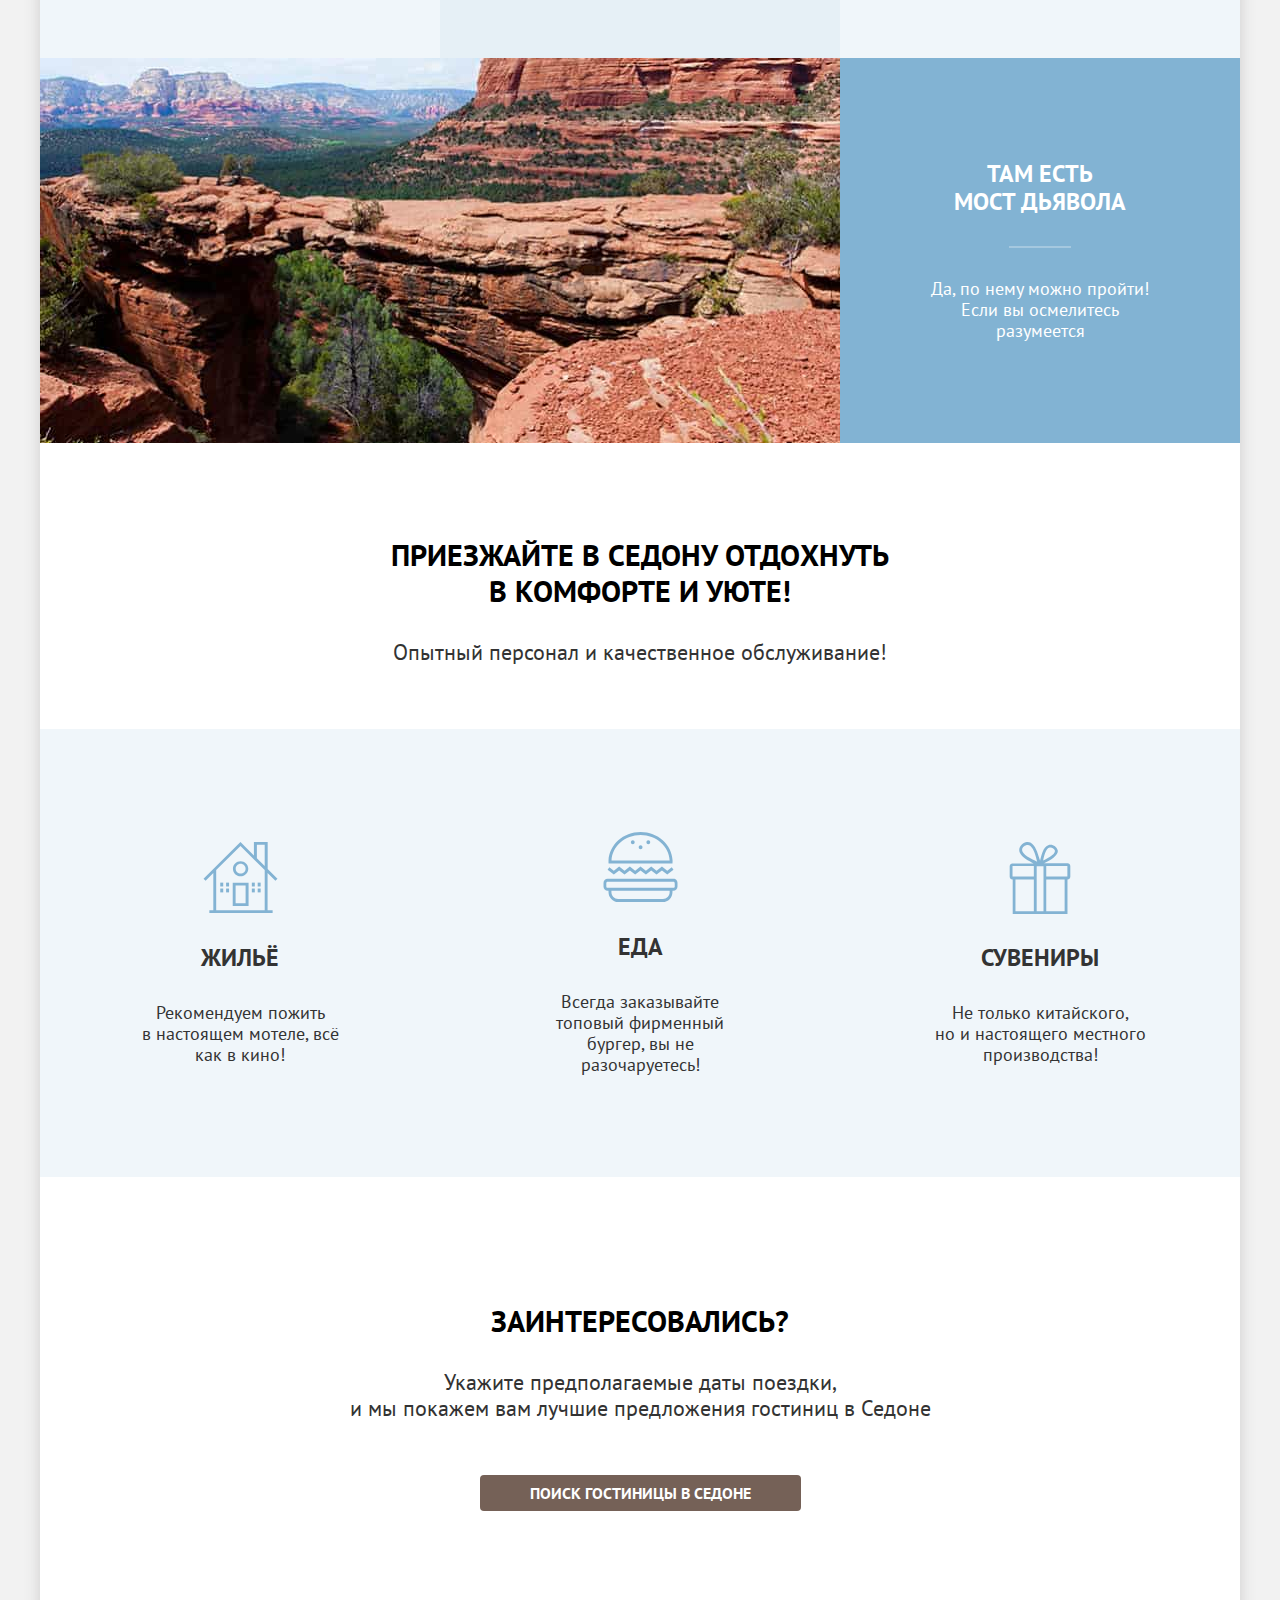
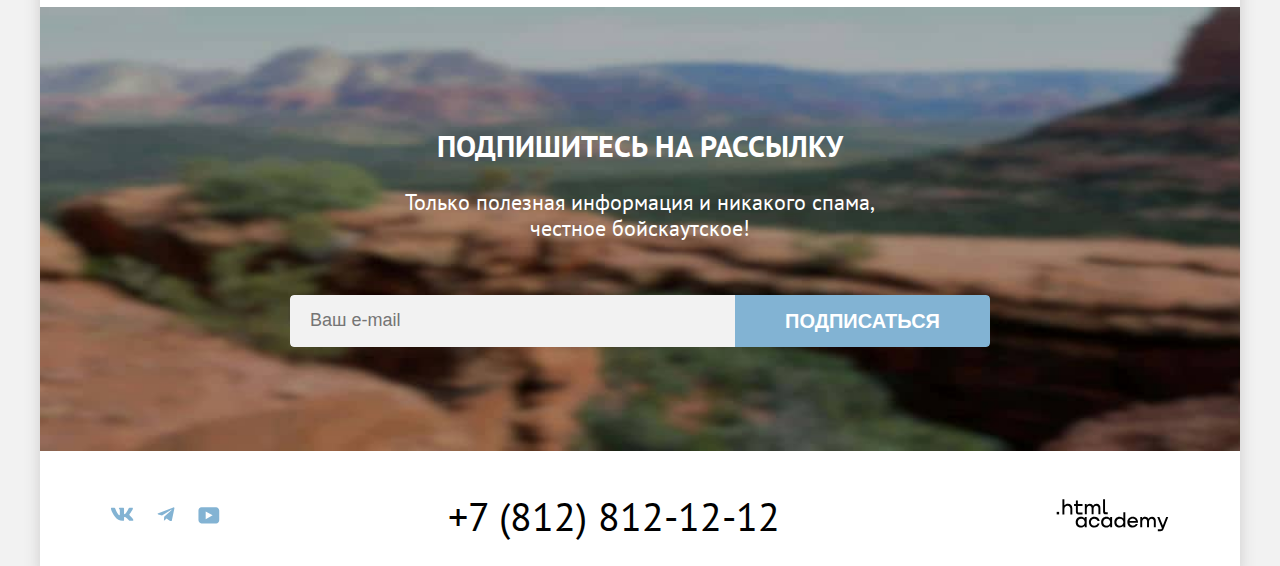
==== commit 063e25fb: "27/03/2024" ====
--- a/index.html
+++ b/index.html
@@ -109,17 +109,23 @@
 
         <ul class="qulaity-list">
           <li class="qulaity-item">
-            <h3 class="title-card">Жильё</h3>
-            <p class="text">Рекомендуем пожить в настоящем мотеле, всё как в кино!</p>
-          </li>
+          <div class="qulaity-item-house">
+            <h3 class="title-card-qulaity">Жильё</h3>
+            <p class="text">Рекомендуем пожить в&nbspнастоящем&nbspмотеле,&nbspвсё как&nbspв кино!</p>
+          </div>
+        </li>
+        <li class="qulaity-item">
+          <div class="qulaity-item-food">
+            <h3 class="title-card-qulaity">Еда</h3>
+            <p class="text">Всегда заказывайте топовый&nbspфирменный бургер, вы не разочаруетесь!</p>
+          </div>
+        </li>
           <li class="qulaity-item">
-            <h3 class="title-card">Еда</h3>
-            <p class="text">Всегда заказывайте топовый фирменный бургер, вы не разочаруетесь!</p>
-          </li>
-          <li class="qulaity-item">
-            <h3 class="title-card">Сувениры</h3>
-            <p class="text">Не только китайского, но и настоящего местного производства!</p>
-          </li>
+          <div class="qulaity-item-gift">
+            <h3 class="title-card-qulaity">Сувениры</h3>
+            <p class="text">Не&nbspтолько&nbspкитайского, но&nbspи&nbspнастоящего&nbspместного производства!</p>
+          </div>
+        </li>
         </ul>
       </section>
       <section class="search" id="search" data-test="search">
--- a/styles/styles.css
+++ b/styles/styles.css
@@ -27,18 +27,7 @@
 }
 
 body {
-  /* min-width: 1200px;
-  margin: 0;
-  flex-wrap: nowrap;
-  min-height: 100%;
-  display: flex;
-  font-family: "PT Sans", sans-serif;
-  font-size: 18px;
-  line-height: 21px;
-  color: #333333;
-  background-color: #F2F2F2; */
-
-  height: 100%;
+
   min-height: 100%;
   margin: 0;
   flex-wrap: nowrap;
@@ -53,30 +42,18 @@
 
 .visually-hidden {
   position: absolute;
-    width: 0;
-    height: 0;
-    margin: -1px;
-    border: 0;
-    padding: 0;
-    white-space: nowrap;
-    clip-path: inset(100%);
-    clip: rect(0 0 0 0);
-    overflow: hidden;
+  width: 0;
+  height: 0;
+  margin: -1px;
+  border: 0;
+  padding: 0;
+  white-space: nowrap;
+  clip-path: inset(100%);
+  clip: rect(0 0 0 0);
+  overflow: hidden;
 }
 
 .website-container {
-  /* margin: 0 auto;
-  width: 1200px;
-  height: 100%; 
-  font-family: "PT Sans", sans-serif;
-  font-size: 18px;
-  color: #333333;
-  background-color: #ffffff;
-  box-shadow: 0 10px 15px #cdcccc;
-  flex-wrap: nowrap;
-  display: flex;
-  flex-direction: column;
-  min-height: 100%; */
   margin: 0 auto;
   width: 1200px;
   min-height: 100%;
@@ -110,10 +87,12 @@
   line-height: 26px;
   text-align: center;
 }
+
 .subtitle span {
   display: inline-block;
   width: 100%;
 }
+
 .title-card,
 .title-card-black {
   margin: 0;
@@ -207,8 +186,8 @@
 }
 
 .field {
-   padding: 0px 20px 0px 20px;
-   /* font-family: inherit;
+  padding: 0px 20px 0px 20px;
+  /* font-family: inherit;
     font-size: inherit;
     font-weight: 400;
     line-height: 24px;
@@ -337,6 +316,7 @@
   min-width: 88px;
   max-height: 130px;
 }
+
 /* .nav-item {
   width: 44px;
   height: 64px; 
@@ -346,14 +326,17 @@
   padding-left: 12px;
   padding-right: 12px;
 }
+
 ul .user-ic-search {
   background: #fff url(../images/icon/search_ic.png) no-repeat 50% 50%;
   padding: 22px, 12px, 22px, 12px;
 }
+
 ul .user-ic-favorit {
   background: #fff url(../images/icon/heart_ic.png) no-repeat 50% 50%;
   padding: 22px, 12px, 22px, 12px;
 }
+
 .favorit-page {
   position: absolute;
   top: 9px;
@@ -426,14 +409,26 @@
 }
 
 .adv-wrapp {
-    margin: 0 auto;
-    padding: 69px 70px;
-    margin-bottom: 21px;
-    display: flex;
-    flex-direction: column;
-    align-items: center;
-    gap: 25px;
-    
+  margin: 0 auto;
+  padding: 69px 70px;
+  margin-bottom: 21px;
+  display: flex;
+  flex-direction: column;
+  align-items: center;
+  gap: 25px;
+
+}
+
+.title-card-qulaity {
+  margin: 0;
+  margin-bottom: 30px;
+  /* width: 175px; */
+  font-size: 24px;
+  line-height: 28px;
+  font-weight: 700;
+  text-transform: uppercase;
+  text-align: center;
+  display: block;
 }
 
 .qulaity-list {
@@ -489,6 +484,31 @@
   display: block;
 }
 
+.qulaity-item-house::before,
+.qulaity-item-food::before,
+.qulaity-item-gift::before {
+  content: "";
+  display: block;
+  margin: 0 auto;
+  margin-bottom: 30px;
+  width: 75px;
+  height: 72px;
+  background-repeat: no-repeat;
+  background-position: center;
+  background-size: contain;
+}
+.qulaity-item-house::before {
+  background-image: url("../images/icon/house.svg");
+}
+
+.qulaity-item-food::before {
+  background-image: url("../images/icon/food.svg");
+}
+
+.qulaity-item-gift::before {
+background-image: url("../images/icon/gift.svg");
+}
+
 .qulaity-img {
   display: block;
 }
@@ -505,7 +525,7 @@
 }
 
 /* +++++++++++++++++++++++++++++++++++++++++++++++++++++++ SERVISE  ДОМ ЕДА ПОДАРОК ++++++++++++++++++++++++++++++++++++++++++++++++++ */
-.service {
+ .service {
   text-align: center;
 }
 
@@ -520,7 +540,7 @@
 .qulaity-item-icon {
   background-repeat: no-repeat;
   background-position: center 81px;
-}
+} 
 
 /* ++++++++++++++++++++++++++++++++ SEARCH +++++++++++++++++++++++++++++++++++++++++++++ */
 .search {
@@ -735,6 +755,7 @@
     flex-wrap: wrap; */
   justify-content: space-between;
 }
+
 /* 
 .filter-group {
   margin: 0;
@@ -753,64 +774,73 @@
 
 .control-input,
 .control-input-radio {
-   appearance: none;
-   display: inline-block;
-   margin: 0;
-   width: 20px;
-   height: 20px;
-   background: #fff;
-   background-size: contain;
- }
- .control-input-radio {
-  border-radius: 50%; 
- }
- .control-input:checked {
+  appearance: none;
+  display: inline-block;
+  margin: 0;
+  width: 20px;
+  height: 20px;
+  background: #fff;
+  background-size: contain;
+}
+
+.control-input-radio {
+  border-radius: 50%;
+}
+
+.control-input:checked {
   background: #fff url(../images/icon/input.svg) no-repeat 50% 50%;
- }
- .control-input-radio:checked {  
+}
+
+.control-input-radio:checked {
   background: #fff url(../images/icon/tick.svg) no-repeat 50% 50%;
- }
- .control-input:hover,
- .control-input-radio:hover {
+}
+
+.control-input:hover,
+.control-input-radio:hover {
   opacity: 0.8;
- }
- .control-input:active,
- .control-input-radio:active {
+}
+
+.control-input:active,
+.control-input-radio:active {
   opacity: 0.6;
- }
- .control-input:disabled,
- .control-input-radio:disabled {
+}
+
+.control-input:disabled,
+.control-input-radio:disabled {
   opacity: 0.4;
- }
- .control-input-cost {
-   width: 143px;
-   height: 48px;
- }
+}
+
+.control-input-cost {
+  width: 143px;
+  height: 48px;
+}
+
 .cost-input-min {
-   appearance: none;
-   display: inline-block;
-   width: 143px;
-   height: 48px;
-   padding: 12px, 20px, 12px, 20px;
-   background: #F2F2F2;
-   border-bottom-left-radius: 4px;
-   border-top-left-radius: 4px;
-   font-weight: 700;
-   font-size: 18px;
-   line-height: 24px;
-}
+  appearance: none;
+  display: inline-block;
+  width: 143px;
+  height: 48px;
+  padding: 12px, 20px, 12px, 20px;
+  background: #F2F2F2;
+  border-bottom-left-radius: 4px;
+  border-top-left-radius: 4px;
+  font-weight: 700;
+  font-size: 18px;
+  line-height: 24px;
+}
+
 .cost-input-max {
-   appearance: none;
-   display: inline-block;
-   width: 143px;
-   height: 48px;
-   padding: 12px, 20px, 12px, 20px;
-   background: #F2F2F2;
-   border-bottom-right-radius: 4px;
-   border-top-right-radius: 4px;
-   font-weight: 700;
-   font-size: 18px;
-   line-height: 24px;
+  appearance: none;
+  display: inline-block;
+  width: 143px;
+  height: 48px;
+  padding: 12px, 20px, 12px, 20px;
+  background: #F2F2F2;
+  border-bottom-right-radius: 4px;
+  border-top-right-radius: 4px;
+  font-weight: 700;
+  font-size: 18px;
+  line-height: 24px;
 }
 
 /* +++++++++++++++++++++++++++++++++++++++++++++ */
@@ -932,19 +962,23 @@
   width: 16px;
   height: 14px;
 }
+
 .card-view-buttons {
   width: 160px;
   height: 48px;
 }
+
 .card-view-item {
   padding: 14px, 12px, 14px, 12px;
   gap: 10px;
-} 
+}
+
 .card-view-item .card-button-tile {
   width: 48px;
   height: 48px;
   border-radius: 4px;
 }
+
 .card-view-item .card-button-large {
   width: 48px;
   height: 48px;
@@ -952,6 +986,7 @@
   border: 2px;
   border-radius: 4px;
 }
+
 .card-view-item .card-button-list {
   width: 48px;
   height: 48px;
@@ -959,6 +994,7 @@
   border: 2px;
   border-radius: 4px;
 }
+
 .card-button-tile::before {
   content: '';
   display: inline-block;
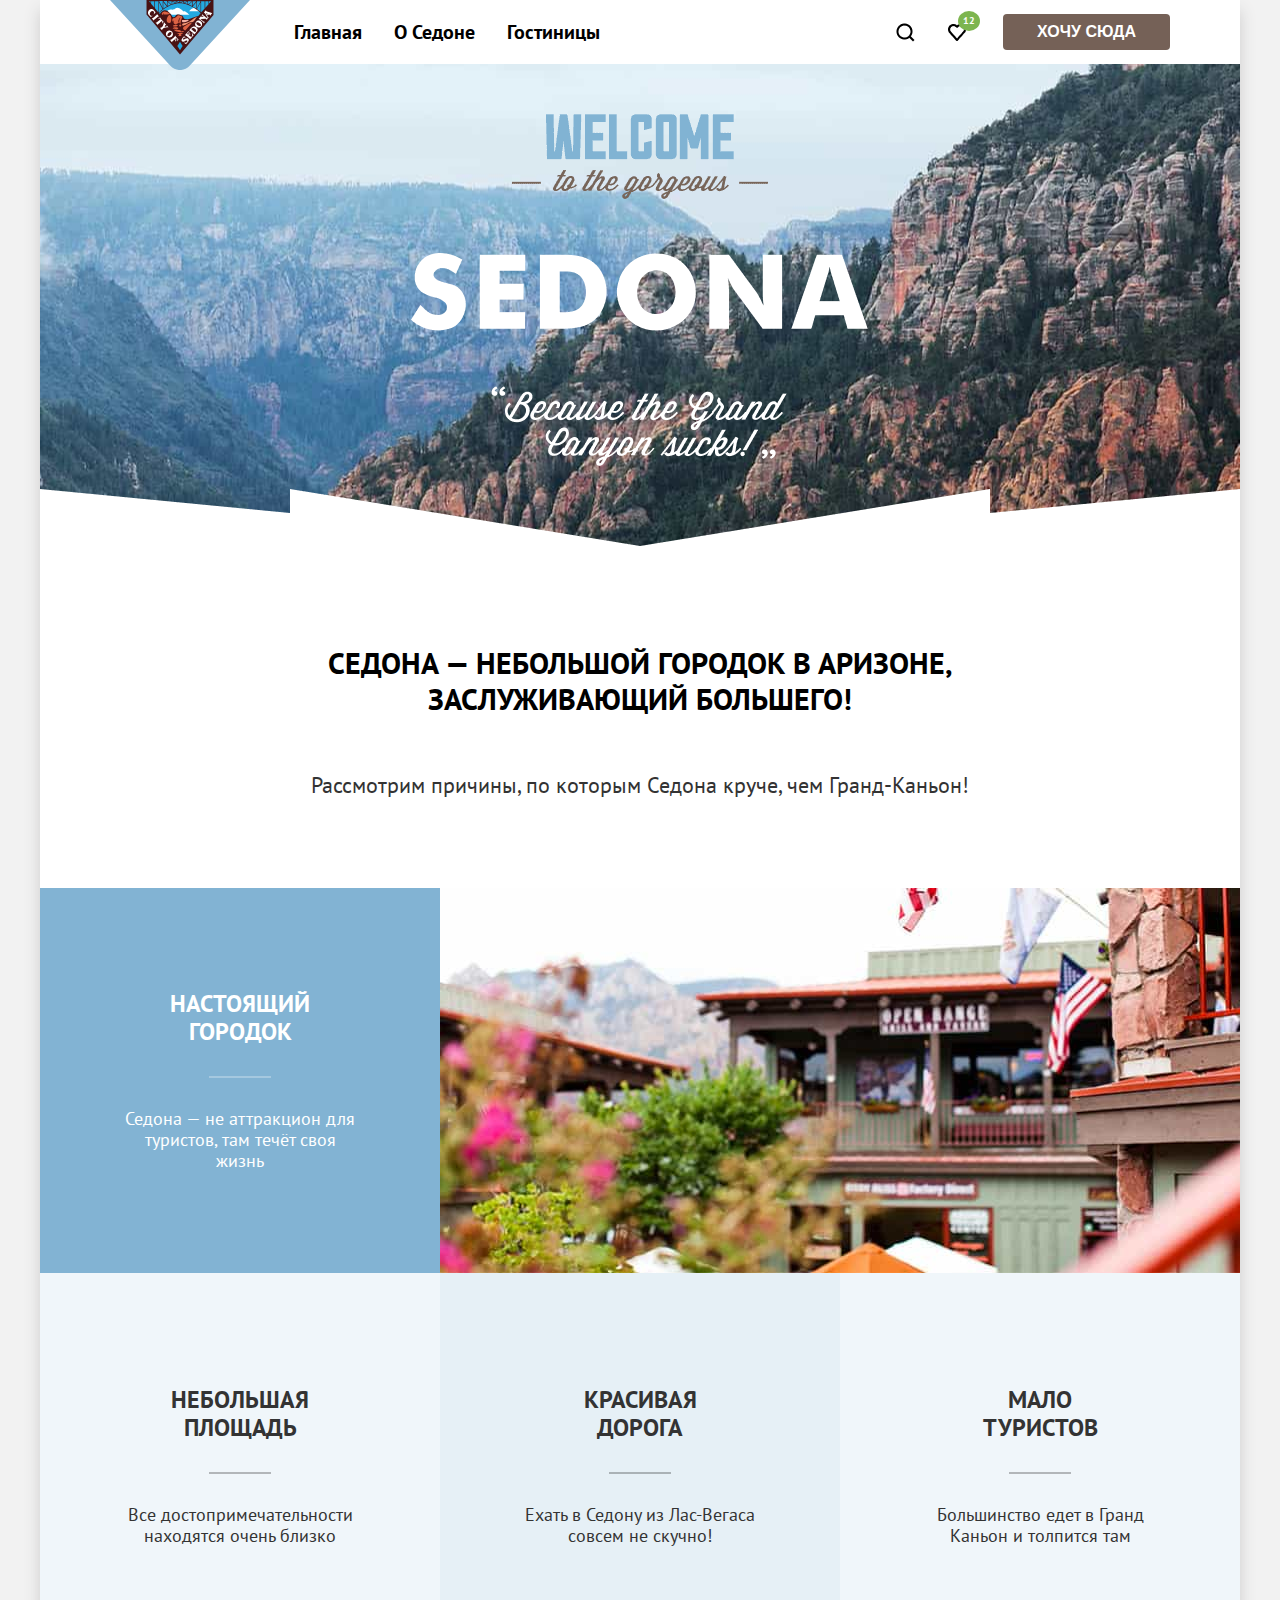
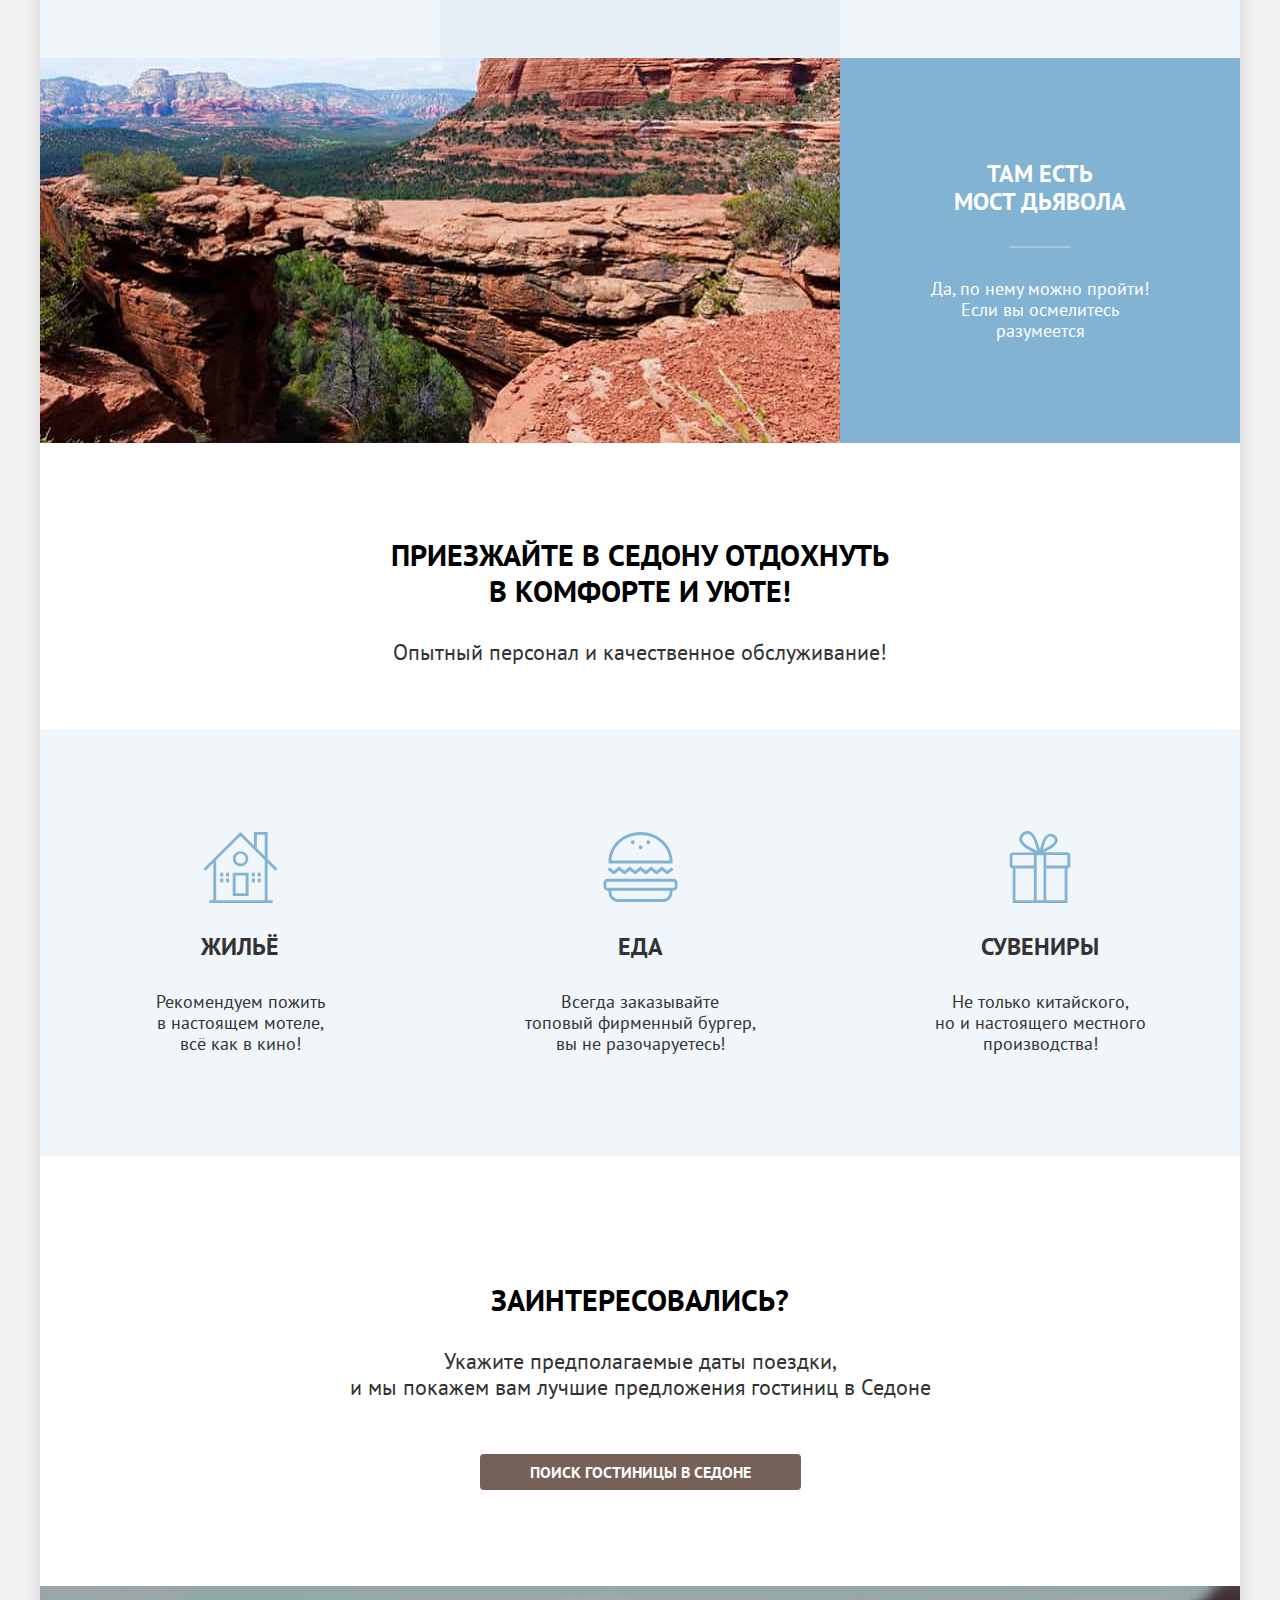
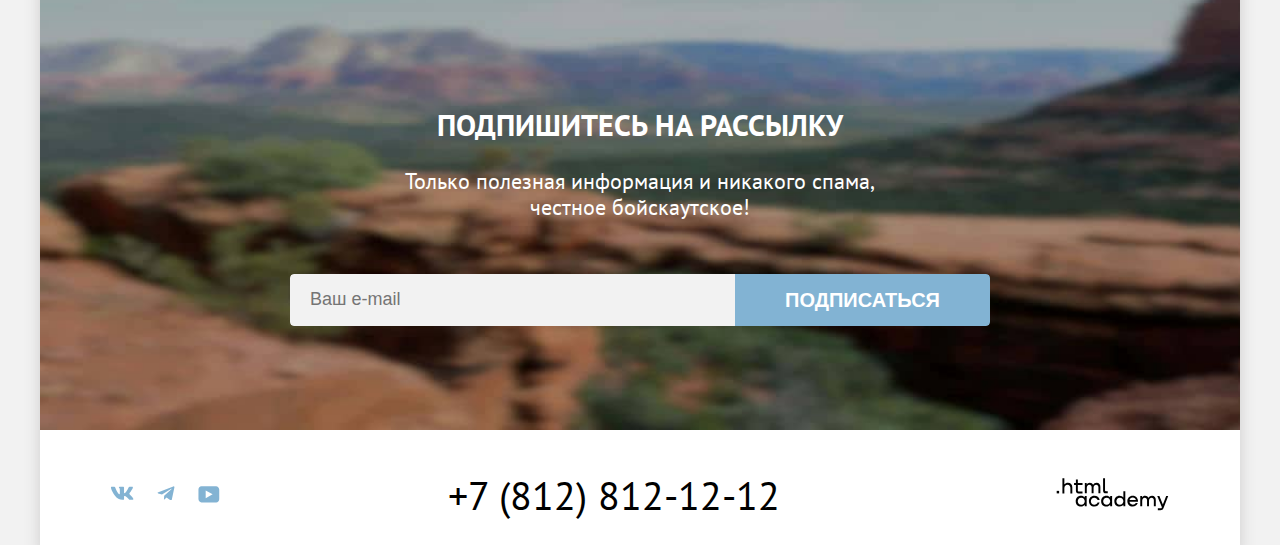
==== commit 6ece273e: "27/03/2024" ====
--- a/index.html
+++ b/index.html
@@ -111,19 +111,19 @@
           <li class="qulaity-item">
           <div class="qulaity-item-house">
             <h3 class="title-card-qulaity">Жильё</h3>
-            <p class="text">Рекомендуем пожить в&nbspнастоящем&nbspмотеле,&nbspвсё как&nbspв кино!</p>
+            <p class="text">Рекомендуем пожить в&nbsp;настоящем&nbsp;мотеле, всё&nbsp;как&nbsp;в кино!</p>
           </div>
         </li>
         <li class="qulaity-item">
           <div class="qulaity-item-food">
             <h3 class="title-card-qulaity">Еда</h3>
-            <p class="text">Всегда заказывайте топовый&nbspфирменный бургер, вы не разочаруетесь!</p>
+            <p class="text">Всегда заказывайте топовый&nbsp;фирменный&nbsp;бургер, вы не разочаруетесь!</p>
           </div>
         </li>
           <li class="qulaity-item">
           <div class="qulaity-item-gift">
             <h3 class="title-card-qulaity">Сувениры</h3>
-            <p class="text">Не&nbspтолько&nbspкитайского, но&nbspи&nbspнастоящего&nbspместного производства!</p>
+            <p class="text">Не&nbsp;только китайского, но&nbsp;и&nbsp;настоящего местного производства!</p>
           </div>
         </li>
         </ul>
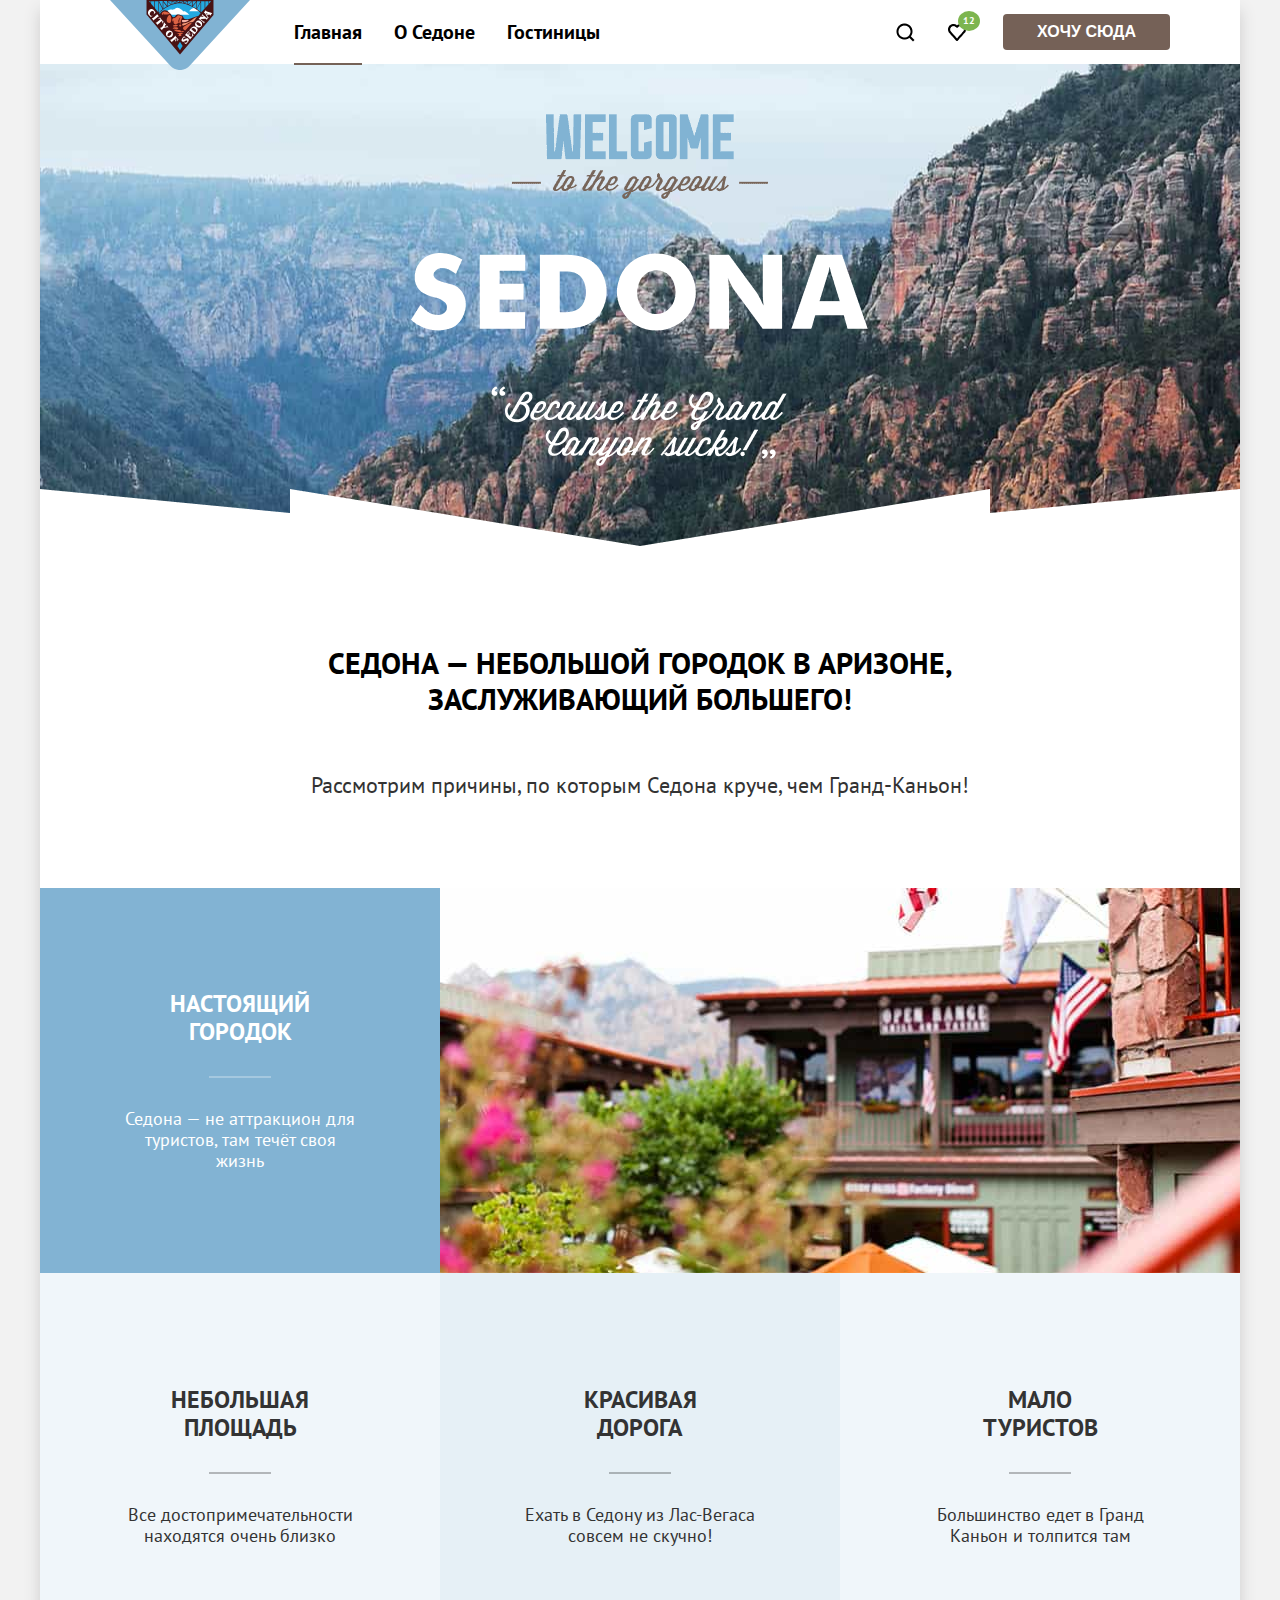
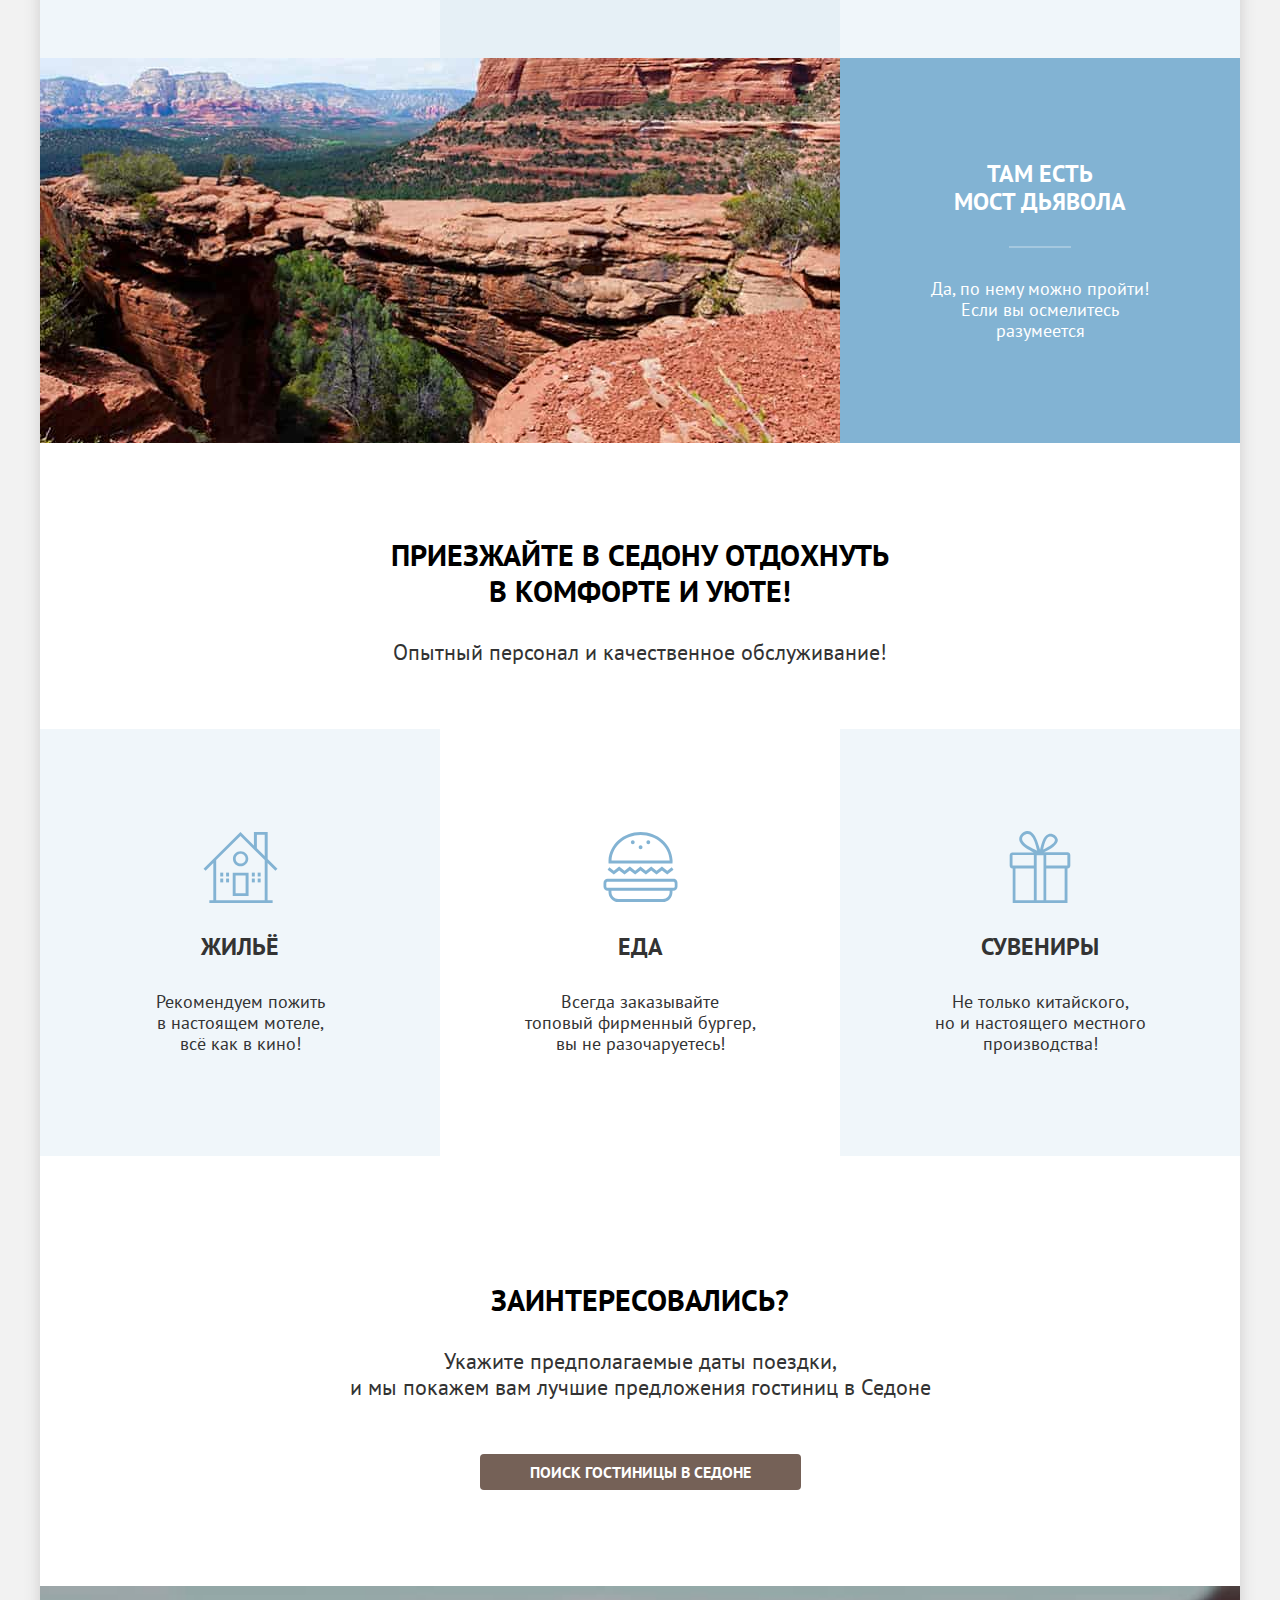
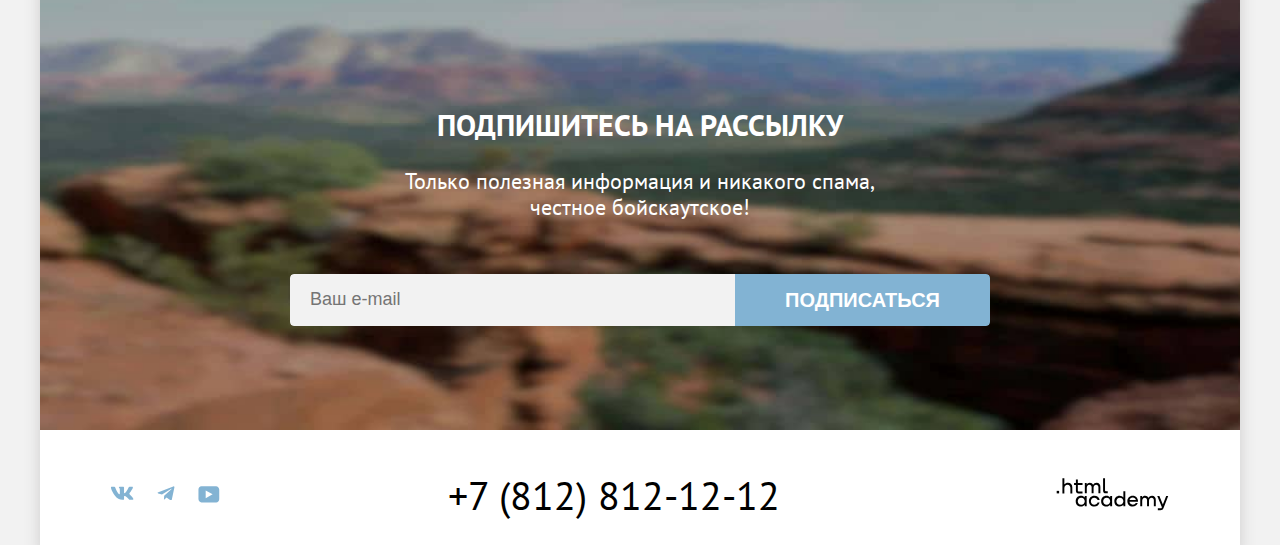
==== commit 701dde9c: "29/03/2024" ====
--- a/index.html
+++ b/index.html
@@ -1,6 +1,5 @@
 <!DOCTYPE html>
 <html lang="ru">
-
 <head>
   <meta charset="utf-8">
   <meta name="viewport" content="width=device-width, initial-scale=1.0">
@@ -133,7 +132,7 @@
           <h2 class="visually-hidden">Поиск гостиницы</h2>
           <p class="title-lead">Заинтересовались?</p>
           <p class="subtitle">Укажите предполагаемые даты поездки, и&nbsp;мы&nbsp;покажем&nbsp;вам&nbsp;лучшие
-            предложения гостиниц в Седоне </p> 
+            предложения гостиниц в Седоне </p>
           <a class="button button-color button-link" href="catalog.html">Поиск гостиницы в Седоне</a>
         </div>
       </section>
@@ -142,7 +141,7 @@
     <footer class="main-footer" data-test="footer">
       <div class="subscribe subscribe-main" data-test="subscribe">
         <h2 class="title-lead">Подпишитесь на рассылку</h2>
-        <p class="subtitle">Только полезная информация и никакого спама, 
+        <p class="subtitle">Только полезная информация и никакого спама,
           <span>честное бойскаутское!</span>
         </p>
         <form class="subscribe-form" action="https://echo.htmlacademy.ru/" method="post">
@@ -181,4 +180,4 @@
     </footer>
   </div>
 </body>
-</html>+</html>
--- a/styles/styles.css
+++ b/styles/styles.css
@@ -17,7 +17,6 @@
 html {
   height: 100%;
 }
-
 
 .breadcrumbs,
 .filter-list {
@@ -187,12 +186,6 @@
 
 .field {
   padding: 0px 20px 0px 20px;
-  /* font-family: inherit;
-    font-size: inherit;
-    font-weight: 400;
-    line-height: 24px;
-    color: #000000;
-    border: none; */
   font-size: 18px;
   line-height: 24px;
   font-weight: 400;
@@ -201,7 +194,6 @@
   background-color: #F2F2F2;
   border-radius: 4px 0px 0px 4px;
   border: none;
-
 }
 
 .button-light {
@@ -293,7 +285,6 @@
   flex-grow: 1;
 }
 
-
 .nav-list {
   margin: 0;
   padding: 0;
@@ -317,10 +308,6 @@
   max-height: 130px;
 }
 
-/* .nav-item {
-  width: 44px;
-  height: 64px; 
-}*/
 .user-ic {
   position: relative;
   padding-left: 12px;
@@ -354,9 +341,105 @@
   display: flex;
   align-items: center;
   gap: 20px;
-
-}
-
+}
+/* ================================== под навигацией полоса =============== */
+.nav-link-user {
+  padding: 22px 12px;
+}
+/*
+.nav-link:hover,
+.phone-text:hover {
+  color: #756157;
+} */
+
+.nav-link:active,
+.phone-text:active {
+  color: rgb(117, 97, 87, 0.3);
+}
+
+.nav-link-current {
+  position: relative;
+}
+
+.nav-link-current::after {
+  content: "";
+  position: absolute;
+  height: 2px;
+  right: 16px;
+  left: 16px;
+  bottom: -1px;
+  background-color: #756257;
+}
+
+.range-scale {
+  position: relative;
+  width: 100%;
+  height: 20px;
+  margin-bottom: 15px;
+}
+
+.range-scale::before {
+  content: "";
+  position: absolute;
+  top: 50%;
+  transform: translateY(-50%);
+  display: block;
+  width: 100%;
+  height: 4px;
+  background-color: rgba(255, 255, 255, 0.3);
+}
+
+.range-bar {
+  position: absolute;
+  top: 50%;
+  transform: translateY(-50%);
+  left: 0;
+  width: 226px;
+  height: 4px;
+  background-color: #ffffff;
+}
+
+.toggle-min {
+  top: -8px;
+  left: 0;
+}
+
+.toggle-max {
+  top: -8px;
+  right: 0;
+}
+
+.range-toggle {
+  display: block;
+  position: absolute;
+  width: 20px;
+  height: 20px;
+  border-radius: 5px;
+  background-color: #ffffff;
+  border: none;
+}
+
+.range-toggle:disabled {
+  background-color: #E5E5E5;
+}
+
+.range-toggle:not(:disabled):hover {
+  cursor: pointer;
+  background-color: #68A2CA;
+}
+
+.range-toggle:not(:disabled):active {
+  background-color: #82B3D3;
+}
+
+.button-big:first-child {
+  margin-top: auto;
+}
+
+
+
+
+/* ================================== под навигацией =============== */
 .nav-link {
   display: block;
   padding: 20px 16px;
@@ -386,7 +469,6 @@
 /* ++++++++++++++++++++++++++++++++++++++++++++ HERO ++++++++++++++++++++++++++++++++++++++++++++++++++ */
 
 .hero {
-
   padding: 50px 70px 80px;
   color: #ffffff;
   background-color: #467AA9;
@@ -513,8 +595,6 @@
   display: block;
 }
 
-/* ++++++++++++++++++++++++++++++++++++++ ПРОВЕРЬ УДАЛИ ++++++++++++++++ */
-
 .qulaity-list-wide {
   width: 1200px;
   display: flex;
@@ -525,7 +605,7 @@
 }
 
 /* +++++++++++++++++++++++++++++++++++++++++++++++++++++++ SERVISE  ДОМ ЕДА ПОДАРОК ++++++++++++++++++++++++++++++++++++++++++++++++++ */
- .service {
+ .services {
   text-align: center;
 }
 
@@ -533,14 +613,14 @@
   padding: 64px 340px;
 }
 
-.service li.qulaity-item:nth-of-type(even) {
+.services li.qulaity-item:nth-of-type(even) {
   background-color: #ffffff;
 }
 
 .qulaity-item-icon {
   background-repeat: no-repeat;
   background-position: center 81px;
-} 
+}
 
 /* ++++++++++++++++++++++++++++++++ SEARCH +++++++++++++++++++++++++++++++++++++++++++++ */
 .search {
@@ -751,26 +831,8 @@
 /* ========================================ФИЛЬТР===================== */
 .catalog-filter {
   display: flex;
-  /* gap: 70px;
-    flex-wrap: wrap; */
   justify-content: space-between;
 }
-
-/* 
-.filter-group {
-  margin: 0;
-  padding: 0;
-  border: 0;
-  min-width: 151px;
-  
-} */
-/* ============ оформление кастомных кнопок=========== */
-/* +++++++++++скрыть кнопчухи++++++++++++++ */
-/* .control-input{
-  position: absolute;
-  z-index: -1;
-  opacity: 0; 
-}*/
 
 .control-input,
 .control-input-radio {
@@ -857,10 +919,6 @@
   margin-bottom: 43px;
 }
 
-
-
-
-
 .catalog-filter-title {
   font-family: "PT Sans";
   font-size: 20px;
@@ -898,7 +956,7 @@
 
 .control {
   line-height: 23px;
-  /* padding-left: 36px; 
+  /* padding-left: 36px;
  position: relative;
   display: block;  */
 }
@@ -915,8 +973,6 @@
   padding: 50px 0 40px;
   gap: 70px;
 }
-
-
 
 .result-filter {
   font-size: 30px;
@@ -1165,4 +1221,4 @@
 .pag-disabled {
   color: #000000;
   background-color: #F2F2F2;
-}+}
